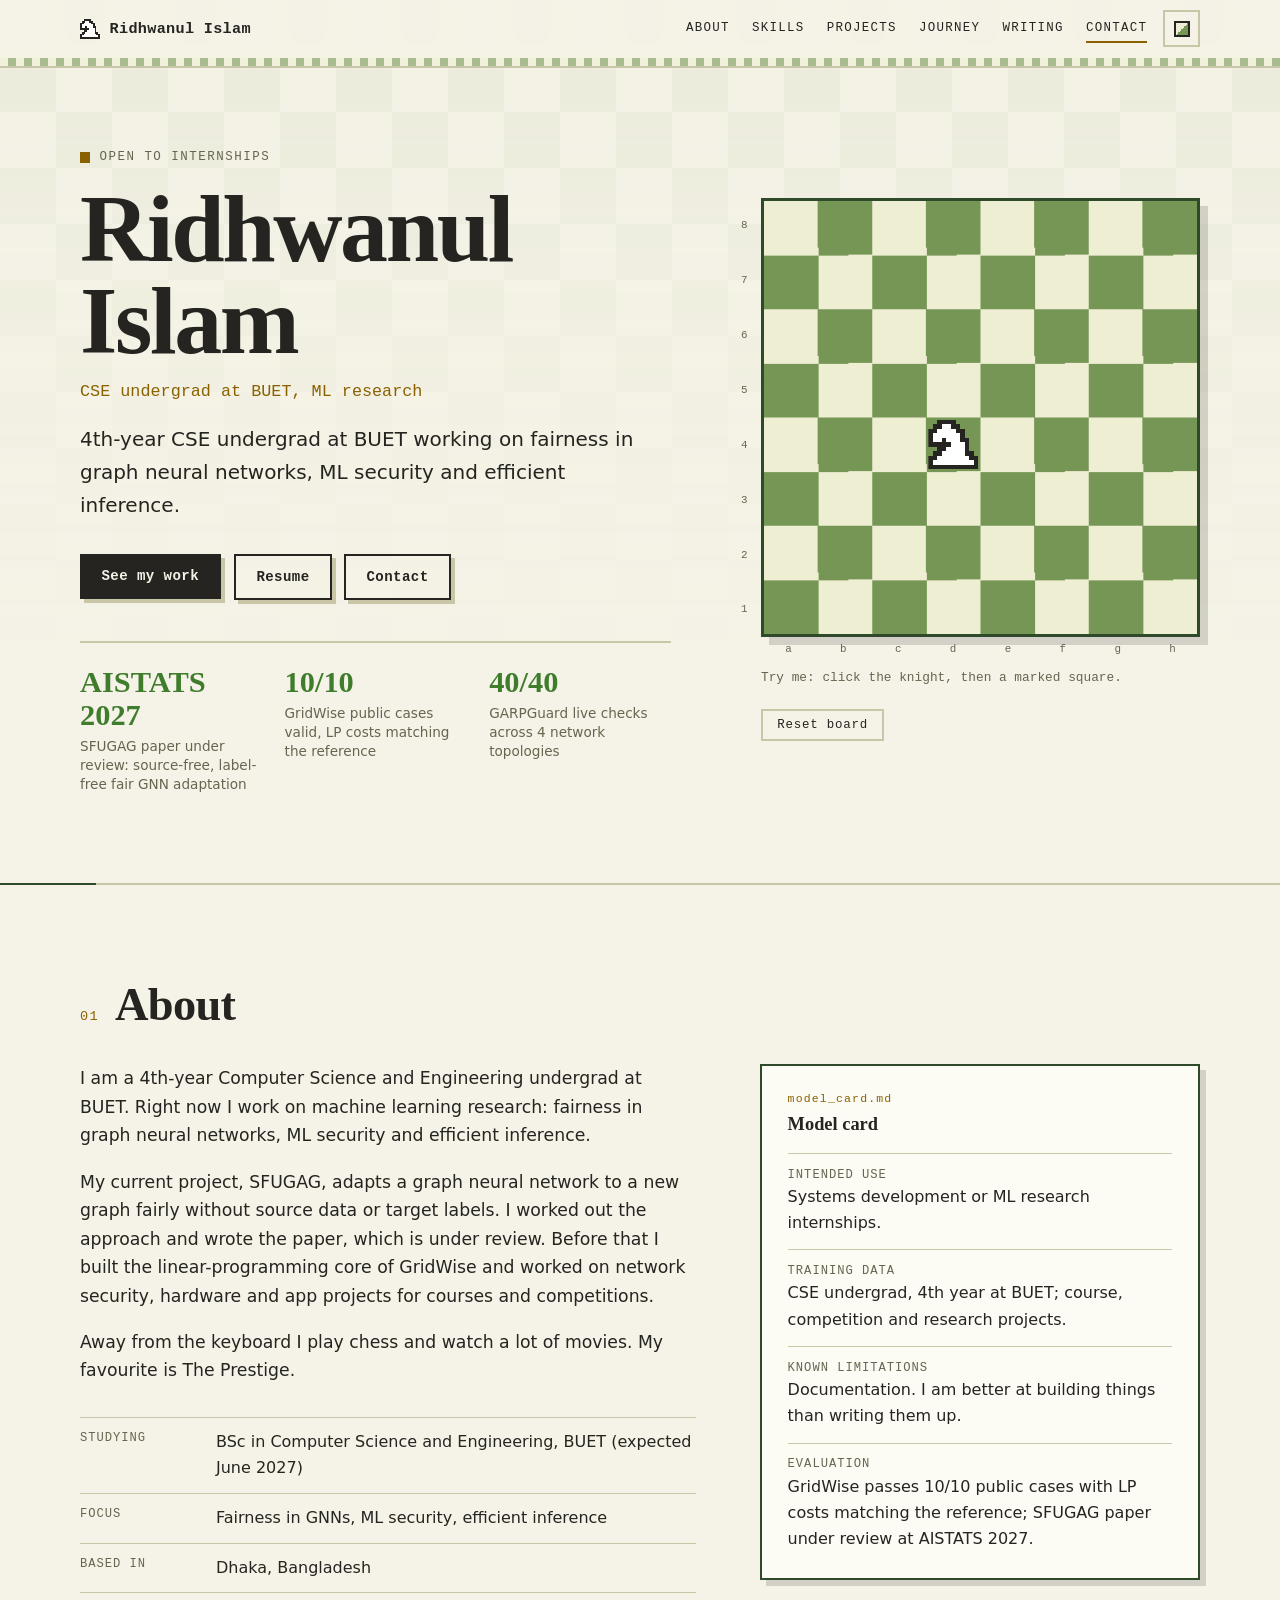
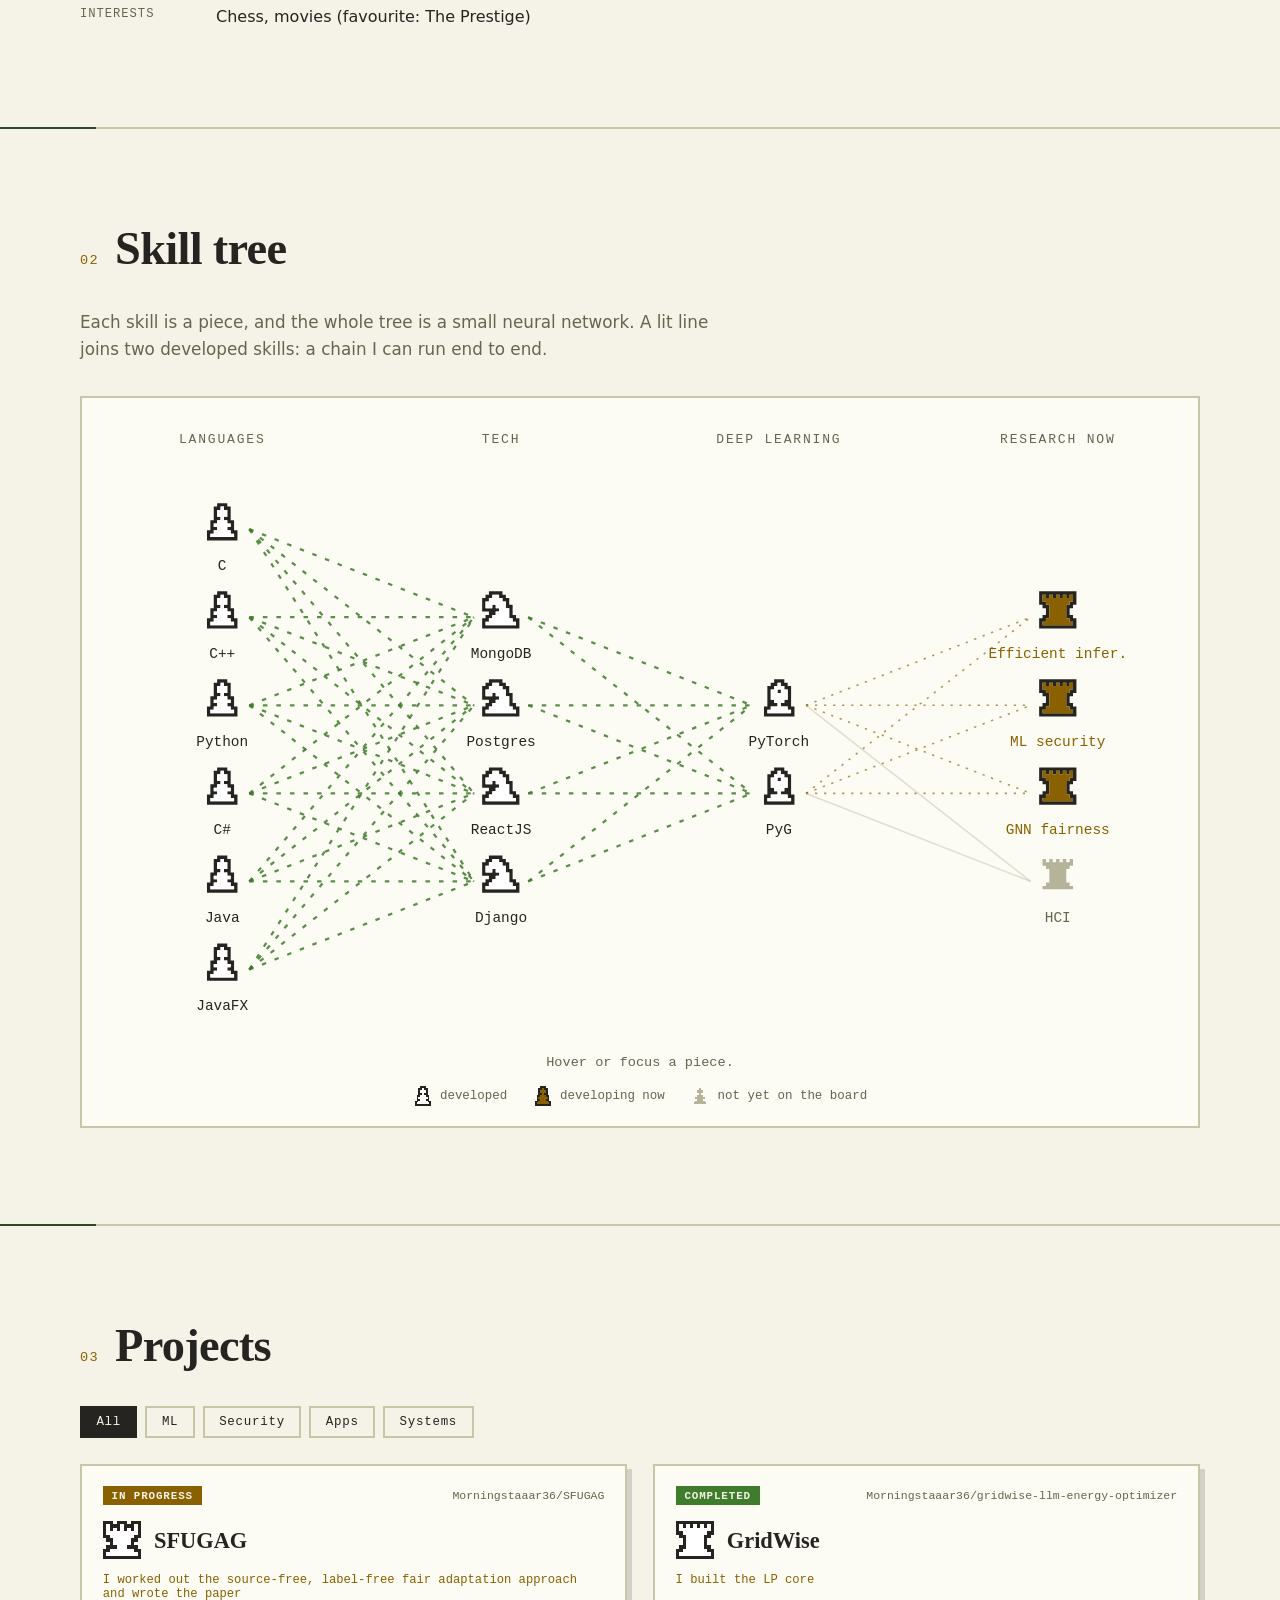
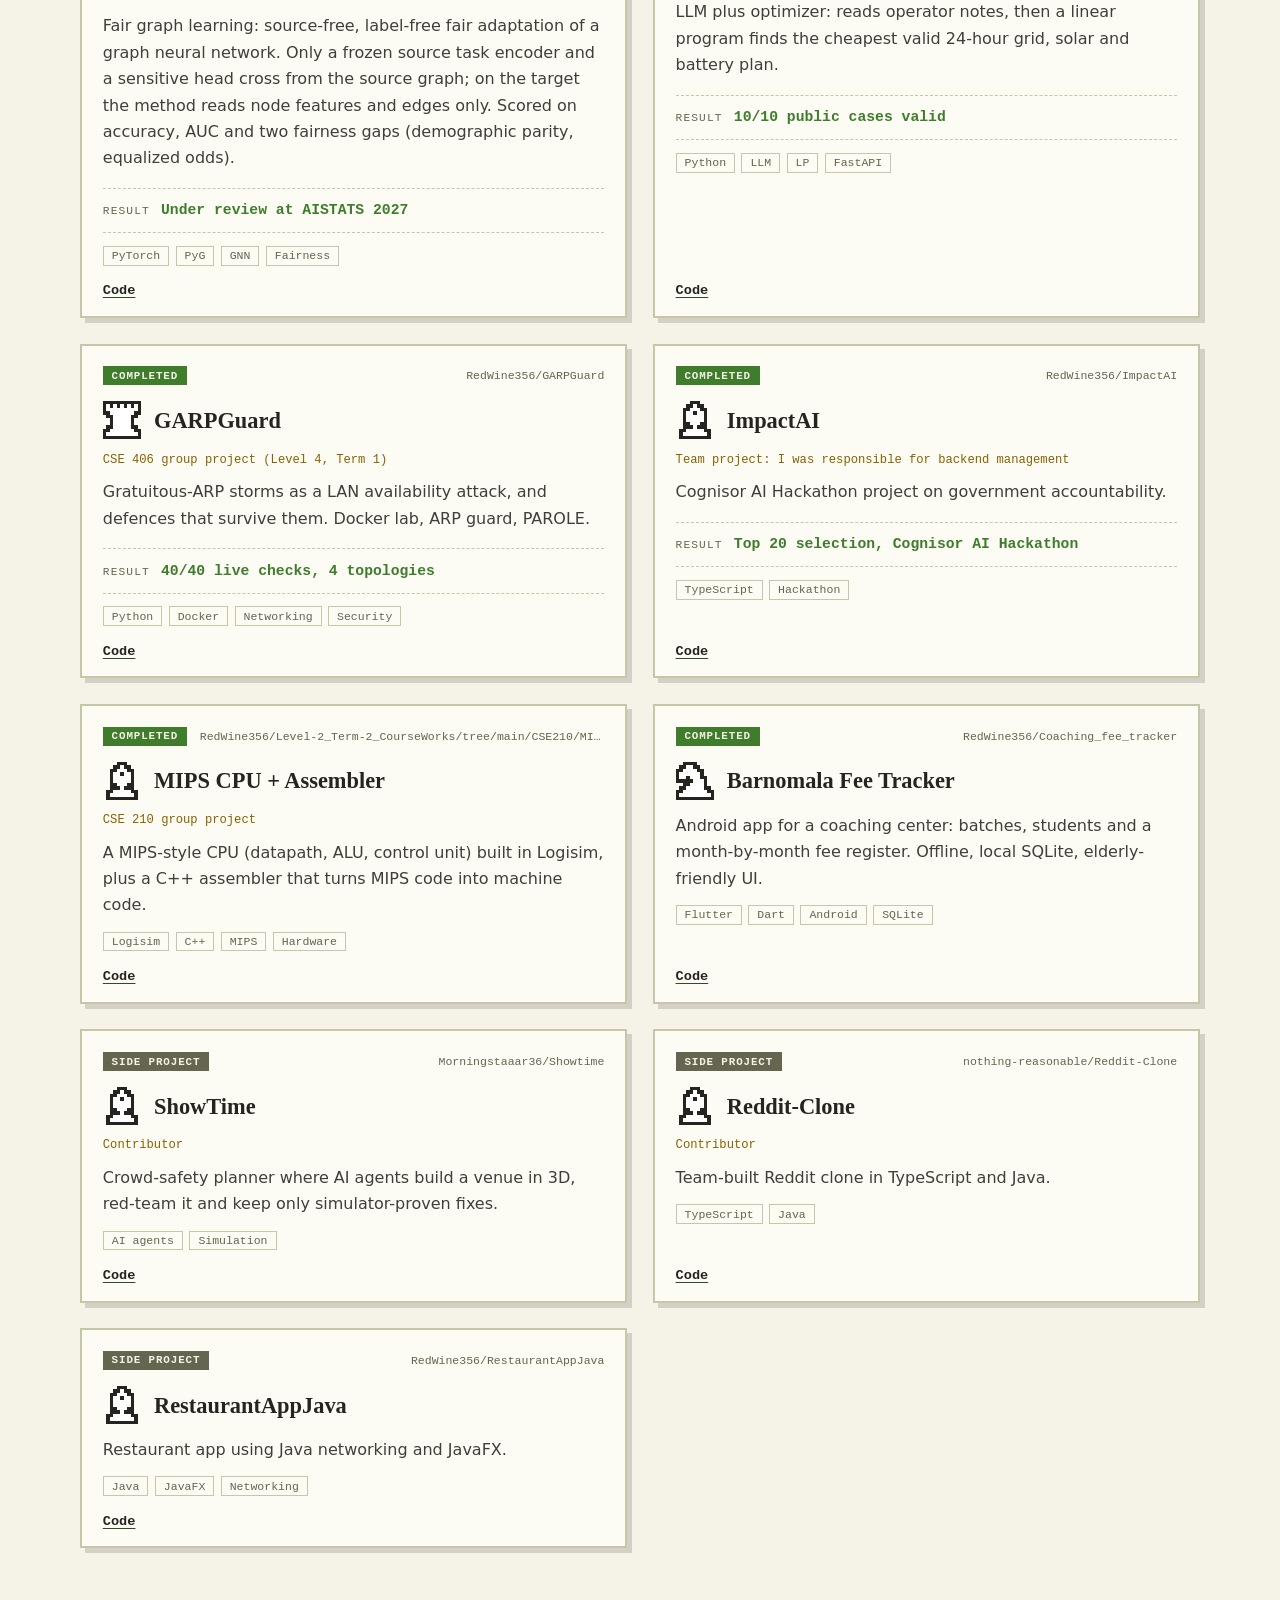
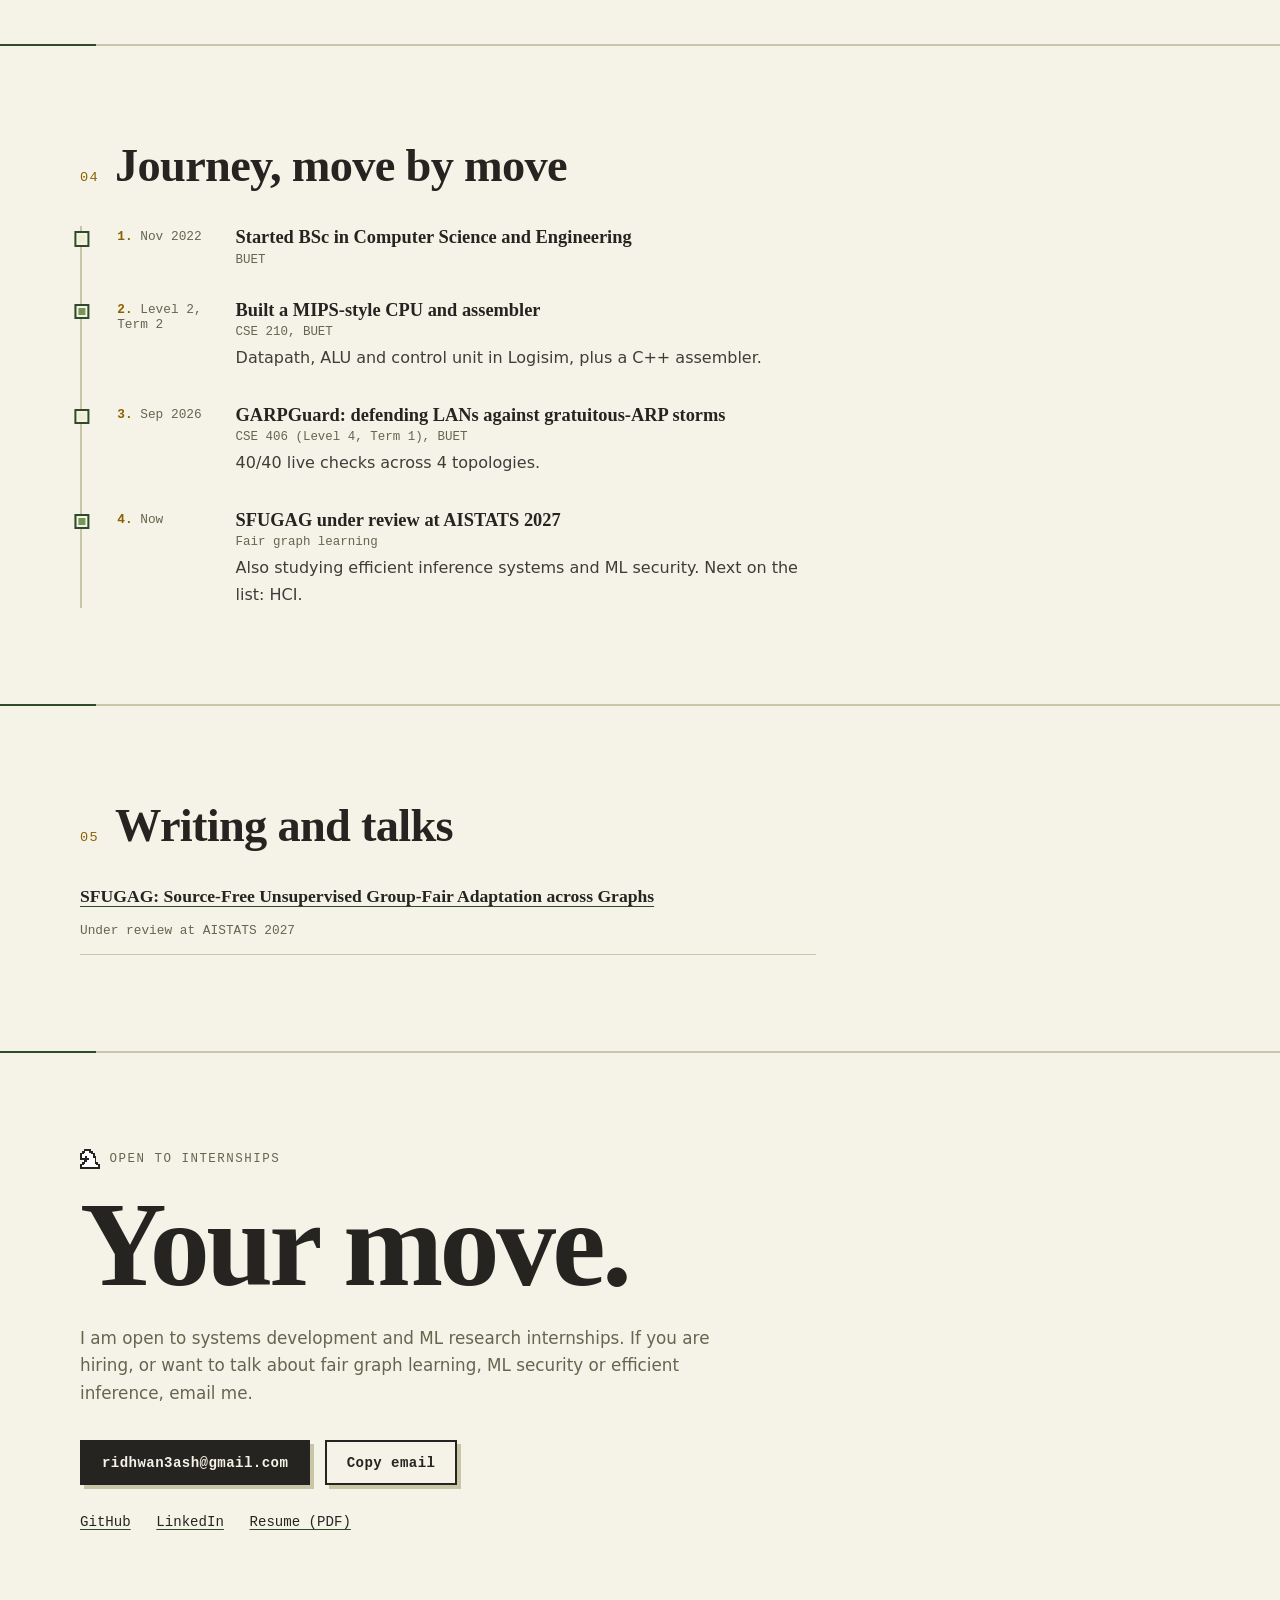
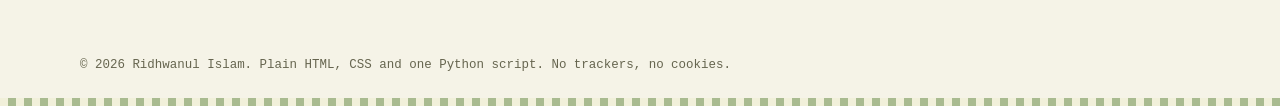
==== index.html @ e09b5842 "Portfolio site" ====
<!doctype html>
<html lang="en">
<head>
<meta charset="utf-8">
<meta name="viewport" content="width=device-width, initial-scale=1">
<title>Ridhwanul Islam | ML Research and Systems</title>
<meta name="description" content="4th-year CSE undergrad at BUET working on fairness in graph neural networks, ML security and efficient inference.">
<meta property="og:type" content="website">
<meta property="og:title" content="Ridhwanul Islam | ML Research and Systems">
<meta property="og:description" content="4th-year CSE undergrad at BUET working on fairness in graph neural networks, ML security and efficient inference.">
<link rel="canonical" href="https://redwine356.github.io/"><meta property="og:url" content="https://redwine356.github.io/"><meta name="twitter:card" content="summary">
<link rel="icon" href="assets/favicon.svg" type="image/svg+xml">
<meta name="color-scheme" content="dark light">
<script>try{var t=localStorage.getItem('theme');if(t)document.documentElement.dataset.theme=t}catch(e){}document.documentElement.classList.add('js')</script>
<link rel="stylesheet" href="assets/style.css">
<script type="application/ld+json">{"@context": "https://schema.org", "@type": "Person", "name": "Ridhwanul Islam", "jobTitle": "CSE undergrad at BUET, ML research", "description": "4th-year CSE undergrad at BUET working on fairness in graph neural networks, ML security and efficient inference.", "sameAs": ["https://github.com/RedWine356", "https://www.linkedin.com/in/ridwan-asif-082b47264/"], "url": "https://redwine356.github.io"}</script>
</head>
<body>
<a class="skip" href="#main">Skip to content</a>
<header class="site-header">
<div class="wrap header-in">
<a class="brand" href="#top" aria-label="Ridhwanul Islam, home"><svg class="pc sm" viewBox="-1 -1 11 11" aria-hidden="true" focusable="false" shape-rendering="crispEdges"><path class="po" d="M1 -1h4v1h-4zM0 0h2v1h-2zM4 0h2v1h-2zM-1 1h2v1h-2zM5 1h2v1h-2zM-1 2h1v1h-1zM6 2h1v1h-1zM-1 3h1v1h-1zM2 3h1v1h-1zM6 3h2v1h-2zM-1 4h5v1h-5zM7 4h1v1h-1zM1 5h2v1h-2zM7 5h1v1h-1zM0 6h2v1h-2zM7 6h2v1h-2zM-1 7h2v1h-2zM8 7h2v1h-2zM-1 8h1v1h-1zM9 8h1v1h-1zM-1 9h11v1h-11z"/><path class="pf" d="M2 0h2v1h-2zM1 1h4v1h-4zM0 2h6v1h-6zM0 3h2v1h-2zM3 3h3v1h-3zM4 4h3v1h-3zM3 5h4v1h-4zM2 6h5v1h-5zM1 7h7v1h-7zM0 8h9v1h-9z"/></svg><span>Ridhwanul Islam</span></a>
<button class="nav-toggle" type="button" aria-expanded="false" aria-controls="nav">Menu</button>
<nav id="nav" class="nav" aria-label="Primary"><a href="#about">About</a><a href="#skills">Skills</a><a href="#projects">Projects</a><a href="#journey">Journey</a><a href="#writing">Writing</a><a href="#contact">Contact</a></nav>
<button class="theme" type="button" data-theme-toggle aria-label="Switch light or dark theme"><span aria-hidden="true"></span></button>
</div>
<div class="checker" aria-hidden="true"></div>
</header>
<main id="main">
<span id="top"></span>
<section class="hero"><div class="wrap hero-grid"><div class="hero-copy"><p class="eyebrow rise" style="--d:.05s"><span class="dot" aria-hidden="true"></span>Open to internships</p><h1 class="rise" style="--d:.15s">Ridhwanul Islam</h1><p class="role-line rise" style="--d:.25s">CSE undergrad at BUET, ML research</p><p class="lead rise" style="--d:.35s">4th-year CSE undergrad at BUET working on fairness in graph neural networks, ML security and efficient inference.</p><div class="cta rise" style="--d:.45s"><a class="btn primary" href="#projects">See my work</a><a class="btn ghost" href="assets/resume.pdf">Resume</a><a class="btn ghost" href="#contact">Contact</a></div><ul class="stats rise" style="--d:.55s"><li><strong>AISTATS 2027</strong><span>SFUGAG paper under review: source-free, label-free fair GNN adaptation</span></li><li><strong>10/10</strong><span>GridWise public cases valid, LP costs matching the reference</span></li><li><strong>40/40</strong><span>GARPGuard live checks across 4 network topologies</span></li></ul></div><div class="board-wrap rise" style="--d:.3s" data-board data-piece="knight"><div class="ranks" aria-hidden="true"><span>8</span><span>7</span><span>6</span><span>5</span><span>4</span><span>3</span><span>2</span><span>1</span></div><div class="board" role="group" aria-label="Interactive chessboard with a knight"><span class="piece static" style="--c:3;--r:4"><svg class="pc " viewBox="-1 -1 11 11" aria-hidden="true" focusable="false" shape-rendering="crispEdges"><path class="po" d="M1 -1h4v1h-4zM0 0h2v1h-2zM4 0h2v1h-2zM-1 1h2v1h-2zM5 1h2v1h-2zM-1 2h1v1h-1zM6 2h1v1h-1zM-1 3h1v1h-1zM2 3h1v1h-1zM6 3h2v1h-2zM-1 4h5v1h-5zM7 4h1v1h-1zM1 5h2v1h-2zM7 5h1v1h-1zM0 6h2v1h-2zM7 6h2v1h-2zM-1 7h2v1h-2zM8 7h2v1h-2zM-1 8h1v1h-1zM9 8h1v1h-1zM-1 9h11v1h-11z"/><path class="pf" d="M2 0h2v1h-2zM1 1h4v1h-4zM0 2h6v1h-6zM0 3h2v1h-2zM3 3h3v1h-3zM4 4h3v1h-3zM3 5h4v1h-4zM2 6h5v1h-5zM1 7h7v1h-7zM0 8h9v1h-9z"/></svg></span></div><div class="files" aria-hidden="true"><span>a</span><span>b</span><span>c</span><span>d</span><span>e</span><span>f</span><span>g</span><span>h</span></div><p class="board-status" data-status aria-live="polite">Try me: click the knight, then a marked square.</p></div></div></section>
<section id="about" class="section "><div class="wrap"><header class="sec-head reveal"><span class="sec-num">01</span><h2>About</h2></header><div class="about-grid"><div class="prose reveal"><p>I am a 4th-year Computer Science and Engineering undergrad at BUET. Right now I work on machine learning research: fairness in graph neural networks, ML security and efficient inference.</p><p>My current project, SFUGAG, adapts a graph neural network to a new graph fairly without source data or target labels. I worked out the approach and wrote the paper, which is under review. Before that I built the linear-programming core of GridWise and worked on network security, hardware and app projects for courses and competitions.</p><p>Away from the keyboard I play chess and watch a lot of movies. My favourite is The Prestige.</p><dl class="facts"><div><dt>Studying</dt><dd>BSc in Computer Science and Engineering, BUET (expected June 2027)</dd></div><div><dt>Focus</dt><dd>Fairness in GNNs, ML security, efficient inference</dd></div><div><dt>Based in</dt><dd>Dhaka, Bangladesh</dd></div><div><dt>Interests</dt><dd>Chess, movies (favourite: The Prestige)</dd></div></dl></div><aside class="model-card reveal" aria-label="Model card"><h3>Model card</h3><dl><div><dt>Intended use</dt><dd>Systems development or ML research internships.</dd></div><div><dt>Training data</dt><dd>CSE undergrad, 4th year at BUET; course, competition and research projects.</dd></div><div><dt>Known limitations</dt><dd>Documentation. I am better at building things than writing them up.</dd></div><div><dt>Evaluation</dt><dd>GridWise passes 10/10 public cases with LP costs matching the reference; SFUGAG paper under review at AISTATS 2027.</dd></div></dl></aside></div></div></section><section id="skills" class="section "><div class="wrap"><header class="sec-head reveal"><span class="sec-num">02</span><h2>Skill tree</h2></header><p class="lede reveal">Each skill is a piece, and the whole tree is a small neural network. A lit line joins two developed skills: a chain I can run end to end.</p><div class="graph-wrap reveal"><svg class="graph" viewBox="0 0 960 562" role="group" aria-label="Skill tree drawn as a neural network of chess pieces"><text class="layer-title" x="110" y="26" text-anchor="middle">languages</text><text class="layer-title" x="357" y="26" text-anchor="middle">tech</text><text class="layer-title" x="603" y="26" text-anchor="middle">deep learning</text><text class="layer-title" x="850" y="26" text-anchor="middle">research now</text><line class="edge lit" data-a="0-0" data-b="1-0" x1="134" y1="102" x2="333" y2="180"/><line class="edge lit" data-a="0-0" data-b="1-1" x1="134" y1="102" x2="333" y2="258"/><line class="edge lit" data-a="0-0" data-b="1-2" x1="134" y1="102" x2="333" y2="336"/><line class="edge lit" data-a="0-0" data-b="1-3" x1="134" y1="102" x2="333" y2="414"/><line class="edge lit" data-a="0-1" data-b="1-0" x1="134" y1="180" x2="333" y2="180"/><line class="edge lit" data-a="0-1" data-b="1-1" x1="134" y1="180" x2="333" y2="258"/><line class="edge lit" data-a="0-1" data-b="1-2" x1="134" y1="180" x2="333" y2="336"/><line class="edge lit" data-a="0-1" data-b="1-3" x1="134" y1="180" x2="333" y2="414"/><line class="edge lit" data-a="0-2" data-b="1-0" x1="134" y1="258" x2="333" y2="180"/><line class="edge lit" data-a="0-2" data-b="1-1" x1="134" y1="258" x2="333" y2="258"/><line class="edge lit" data-a="0-2" data-b="1-2" x1="134" y1="258" x2="333" y2="336"/><line class="edge lit" data-a="0-2" data-b="1-3" x1="134" y1="258" x2="333" y2="414"/><line class="edge lit" data-a="0-3" data-b="1-0" x1="134" y1="336" x2="333" y2="180"/><line class="edge lit" data-a="0-3" data-b="1-1" x1="134" y1="336" x2="333" y2="258"/><line class="edge lit" data-a="0-3" data-b="1-2" x1="134" y1="336" x2="333" y2="336"/><line class="edge lit" data-a="0-3" data-b="1-3" x1="134" y1="336" x2="333" y2="414"/><line class="edge lit" data-a="0-4" data-b="1-0" x1="134" y1="414" x2="333" y2="180"/><line class="edge lit" data-a="0-4" data-b="1-1" x1="134" y1="414" x2="333" y2="258"/><line class="edge lit" data-a="0-4" data-b="1-2" x1="134" y1="414" x2="333" y2="336"/><line class="edge lit" data-a="0-4" data-b="1-3" x1="134" y1="414" x2="333" y2="414"/><line class="edge lit" data-a="0-5" data-b="1-0" x1="134" y1="492" x2="333" y2="180"/><line class="edge lit" data-a="0-5" data-b="1-1" x1="134" y1="492" x2="333" y2="258"/><line class="edge lit" data-a="0-5" data-b="1-2" x1="134" y1="492" x2="333" y2="336"/><line class="edge lit" data-a="0-5" data-b="1-3" x1="134" y1="492" x2="333" y2="414"/><line class="edge lit" data-a="1-0" data-b="2-0" x1="381" y1="180" x2="579" y2="258"/><line class="edge lit" data-a="1-0" data-b="2-1" x1="381" y1="180" x2="579" y2="336"/><line class="edge lit" data-a="1-1" data-b="2-0" x1="381" y1="258" x2="579" y2="258"/><line class="edge lit" data-a="1-1" data-b="2-1" x1="381" y1="258" x2="579" y2="336"/><line class="edge lit" data-a="1-2" data-b="2-0" x1="381" y1="336" x2="579" y2="258"/><line class="edge lit" data-a="1-2" data-b="2-1" x1="381" y1="336" x2="579" y2="336"/><line class="edge lit" data-a="1-3" data-b="2-0" x1="381" y1="414" x2="579" y2="258"/><line class="edge lit" data-a="1-3" data-b="2-1" x1="381" y1="414" x2="579" y2="336"/><line class="edge warn" data-a="2-0" data-b="3-0" x1="627" y1="258" x2="826" y2="180"/><line class="edge warn" data-a="2-0" data-b="3-1" x1="627" y1="258" x2="826" y2="258"/><line class="edge warn" data-a="2-0" data-b="3-2" x1="627" y1="258" x2="826" y2="336"/><line class="edge dim" data-a="2-0" data-b="3-3" x1="627" y1="258" x2="826" y2="414"/><line class="edge warn" data-a="2-1" data-b="3-0" x1="627" y1="336" x2="826" y2="180"/><line class="edge warn" data-a="2-1" data-b="3-1" x1="627" y1="336" x2="826" y2="258"/><line class="edge warn" data-a="2-1" data-b="3-2" x1="627" y1="336" x2="826" y2="336"/><line class="edge dim" data-a="2-1" data-b="3-3" x1="627" y1="336" x2="826" y2="414"/><g class="node st-done" data-id="0-0" data-name="C" data-state="developed" tabindex="0" role="img" aria-label="C: developed"><circle class="hit" cx="110" cy="102" r="34"/><g transform="translate(96.5 82.0) scale(3)"><path class="po" d="M3 -1h3v1h-3zM2 0h2v1h-2zM5 0h2v1h-2zM2 1h1v1h-1zM6 1h1v1h-1zM2 2h1v1h-1zM6 2h1v1h-1zM2 3h2v1h-2zM5 3h2v1h-2zM1 4h2v1h-2zM6 4h2v1h-2zM1 5h1v1h-1zM7 5h1v1h-1zM1 6h2v1h-2zM6 6h2v1h-2zM0 7h2v1h-2zM7 7h2v1h-2zM0 8h1v1h-1zM8 8h1v1h-1zM0 9h9v1h-9z"/><path class="pf" d="M4 0h1v1h-1zM3 1h3v1h-3zM3 2h3v1h-3zM4 3h1v1h-1zM3 4h3v1h-3zM2 5h5v1h-5zM3 6h3v1h-3zM2 7h5v1h-5zM1 8h7v1h-7z"/></g><text class="nl" x="110" y="138" text-anchor="middle">C</text></g><g class="node st-done" data-id="0-1" data-name="C++" data-state="developed" tabindex="0" role="img" aria-label="C++: developed"><circle class="hit" cx="110" cy="180" r="34"/><g transform="translate(96.5 160.0) scale(3)"><path class="po" d="M3 -1h3v1h-3zM2 0h2v1h-2zM5 0h2v1h-2zM2 1h1v1h-1zM6 1h1v1h-1zM2 2h1v1h-1zM6 2h1v1h-1zM2 3h2v1h-2zM5 3h2v1h-2zM1 4h2v1h-2zM6 4h2v1h-2zM1 5h1v1h-1zM7 5h1v1h-1zM1 6h2v1h-2zM6 6h2v1h-2zM0 7h2v1h-2zM7 7h2v1h-2zM0 8h1v1h-1zM8 8h1v1h-1zM0 9h9v1h-9z"/><path class="pf" d="M4 0h1v1h-1zM3 1h3v1h-3zM3 2h3v1h-3zM4 3h1v1h-1zM3 4h3v1h-3zM2 5h5v1h-5zM3 6h3v1h-3zM2 7h5v1h-5zM1 8h7v1h-7z"/></g><text class="nl" x="110" y="216" text-anchor="middle">C++</text></g><g class="node st-done" data-id="0-2" data-name="Python" data-state="developed" tabindex="0" role="img" aria-label="Python: developed"><circle class="hit" cx="110" cy="258" r="34"/><g transform="translate(96.5 238.0) scale(3)"><path class="po" d="M3 -1h3v1h-3zM2 0h2v1h-2zM5 0h2v1h-2zM2 1h1v1h-1zM6 1h1v1h-1zM2 2h1v1h-1zM6 2h1v1h-1zM2 3h2v1h-2zM5 3h2v1h-2zM1 4h2v1h-2zM6 4h2v1h-2zM1 5h1v1h-1zM7 5h1v1h-1zM1 6h2v1h-2zM6 6h2v1h-2zM0 7h2v1h-2zM7 7h2v1h-2zM0 8h1v1h-1zM8 8h1v1h-1zM0 9h9v1h-9z"/><path class="pf" d="M4 0h1v1h-1zM3 1h3v1h-3zM3 2h3v1h-3zM4 3h1v1h-1zM3 4h3v1h-3zM2 5h5v1h-5zM3 6h3v1h-3zM2 7h5v1h-5zM1 8h7v1h-7z"/></g><text class="nl" x="110" y="294" text-anchor="middle">Python</text></g><g class="node st-done" data-id="0-3" data-name="C#" data-state="developed" tabindex="0" role="img" aria-label="C#: developed"><circle class="hit" cx="110" cy="336" r="34"/><g transform="translate(96.5 316.0) scale(3)"><path class="po" d="M3 -1h3v1h-3zM2 0h2v1h-2zM5 0h2v1h-2zM2 1h1v1h-1zM6 1h1v1h-1zM2 2h1v1h-1zM6 2h1v1h-1zM2 3h2v1h-2zM5 3h2v1h-2zM1 4h2v1h-2zM6 4h2v1h-2zM1 5h1v1h-1zM7 5h1v1h-1zM1 6h2v1h-2zM6 6h2v1h-2zM0 7h2v1h-2zM7 7h2v1h-2zM0 8h1v1h-1zM8 8h1v1h-1zM0 9h9v1h-9z"/><path class="pf" d="M4 0h1v1h-1zM3 1h3v1h-3zM3 2h3v1h-3zM4 3h1v1h-1zM3 4h3v1h-3zM2 5h5v1h-5zM3 6h3v1h-3zM2 7h5v1h-5zM1 8h7v1h-7z"/></g><text class="nl" x="110" y="372" text-anchor="middle">C#</text></g><g class="node st-done" data-id="0-4" data-name="Java" data-state="developed" tabindex="0" role="img" aria-label="Java: developed"><circle class="hit" cx="110" cy="414" r="34"/><g transform="translate(96.5 394.0) scale(3)"><path class="po" d="M3 -1h3v1h-3zM2 0h2v1h-2zM5 0h2v1h-2zM2 1h1v1h-1zM6 1h1v1h-1zM2 2h1v1h-1zM6 2h1v1h-1zM2 3h2v1h-2zM5 3h2v1h-2zM1 4h2v1h-2zM6 4h2v1h-2zM1 5h1v1h-1zM7 5h1v1h-1zM1 6h2v1h-2zM6 6h2v1h-2zM0 7h2v1h-2zM7 7h2v1h-2zM0 8h1v1h-1zM8 8h1v1h-1zM0 9h9v1h-9z"/><path class="pf" d="M4 0h1v1h-1zM3 1h3v1h-3zM3 2h3v1h-3zM4 3h1v1h-1zM3 4h3v1h-3zM2 5h5v1h-5zM3 6h3v1h-3zM2 7h5v1h-5zM1 8h7v1h-7z"/></g><text class="nl" x="110" y="450" text-anchor="middle">Java</text></g><g class="node st-done" data-id="0-5" data-name="JavaFX" data-state="developed" tabindex="0" role="img" aria-label="JavaFX: developed"><circle class="hit" cx="110" cy="492" r="34"/><g transform="translate(96.5 472.0) scale(3)"><path class="po" d="M3 -1h3v1h-3zM2 0h2v1h-2zM5 0h2v1h-2zM2 1h1v1h-1zM6 1h1v1h-1zM2 2h1v1h-1zM6 2h1v1h-1zM2 3h2v1h-2zM5 3h2v1h-2zM1 4h2v1h-2zM6 4h2v1h-2zM1 5h1v1h-1zM7 5h1v1h-1zM1 6h2v1h-2zM6 6h2v1h-2zM0 7h2v1h-2zM7 7h2v1h-2zM0 8h1v1h-1zM8 8h1v1h-1zM0 9h9v1h-9z"/><path class="pf" d="M4 0h1v1h-1zM3 1h3v1h-3zM3 2h3v1h-3zM4 3h1v1h-1zM3 4h3v1h-3zM2 5h5v1h-5zM3 6h3v1h-3zM2 7h5v1h-5zM1 8h7v1h-7z"/></g><text class="nl" x="110" y="528" text-anchor="middle">JavaFX</text></g><g class="node st-done" data-id="1-0" data-name="MongoDB" data-state="developed" tabindex="0" role="img" aria-label="MongoDB: developed"><circle class="hit" cx="357" cy="180" r="34"/><g transform="translate(343.2 160.0) scale(3)"><path class="po" d="M1 -1h4v1h-4zM0 0h2v1h-2zM4 0h2v1h-2zM-1 1h2v1h-2zM5 1h2v1h-2zM-1 2h1v1h-1zM6 2h1v1h-1zM-1 3h1v1h-1zM2 3h1v1h-1zM6 3h2v1h-2zM-1 4h5v1h-5zM7 4h1v1h-1zM1 5h2v1h-2zM7 5h1v1h-1zM0 6h2v1h-2zM7 6h2v1h-2zM-1 7h2v1h-2zM8 7h2v1h-2zM-1 8h1v1h-1zM9 8h1v1h-1zM-1 9h11v1h-11z"/><path class="pf" d="M2 0h2v1h-2zM1 1h4v1h-4zM0 2h6v1h-6zM0 3h2v1h-2zM3 3h3v1h-3zM4 4h3v1h-3zM3 5h4v1h-4zM2 6h5v1h-5zM1 7h7v1h-7zM0 8h9v1h-9z"/></g><text class="nl" x="357" y="216" text-anchor="middle">MongoDB</text></g><g class="node st-done" data-id="1-1" data-name="Postgres" data-state="developed" tabindex="0" role="img" aria-label="Postgres: developed"><circle class="hit" cx="357" cy="258" r="34"/><g transform="translate(343.2 238.0) scale(3)"><path class="po" d="M1 -1h4v1h-4zM0 0h2v1h-2zM4 0h2v1h-2zM-1 1h2v1h-2zM5 1h2v1h-2zM-1 2h1v1h-1zM6 2h1v1h-1zM-1 3h1v1h-1zM2 3h1v1h-1zM6 3h2v1h-2zM-1 4h5v1h-5zM7 4h1v1h-1zM1 5h2v1h-2zM7 5h1v1h-1zM0 6h2v1h-2zM7 6h2v1h-2zM-1 7h2v1h-2zM8 7h2v1h-2zM-1 8h1v1h-1zM9 8h1v1h-1zM-1 9h11v1h-11z"/><path class="pf" d="M2 0h2v1h-2zM1 1h4v1h-4zM0 2h6v1h-6zM0 3h2v1h-2zM3 3h3v1h-3zM4 4h3v1h-3zM3 5h4v1h-4zM2 6h5v1h-5zM1 7h7v1h-7zM0 8h9v1h-9z"/></g><text class="nl" x="357" y="294" text-anchor="middle">Postgres</text></g><g class="node st-done" data-id="1-2" data-name="ReactJS" data-state="developed" tabindex="0" role="img" aria-label="ReactJS: developed"><circle class="hit" cx="357" cy="336" r="34"/><g transform="translate(343.2 316.0) scale(3)"><path class="po" d="M1 -1h4v1h-4zM0 0h2v1h-2zM4 0h2v1h-2zM-1 1h2v1h-2zM5 1h2v1h-2zM-1 2h1v1h-1zM6 2h1v1h-1zM-1 3h1v1h-1zM2 3h1v1h-1zM6 3h2v1h-2zM-1 4h5v1h-5zM7 4h1v1h-1zM1 5h2v1h-2zM7 5h1v1h-1zM0 6h2v1h-2zM7 6h2v1h-2zM-1 7h2v1h-2zM8 7h2v1h-2zM-1 8h1v1h-1zM9 8h1v1h-1zM-1 9h11v1h-11z"/><path class="pf" d="M2 0h2v1h-2zM1 1h4v1h-4zM0 2h6v1h-6zM0 3h2v1h-2zM3 3h3v1h-3zM4 4h3v1h-3zM3 5h4v1h-4zM2 6h5v1h-5zM1 7h7v1h-7zM0 8h9v1h-9z"/></g><text class="nl" x="357" y="372" text-anchor="middle">ReactJS</text></g><g class="node st-done" data-id="1-3" data-name="Django" data-state="developed" tabindex="0" role="img" aria-label="Django: developed"><circle class="hit" cx="357" cy="414" r="34"/><g transform="translate(343.2 394.0) scale(3)"><path class="po" d="M1 -1h4v1h-4zM0 0h2v1h-2zM4 0h2v1h-2zM-1 1h2v1h-2zM5 1h2v1h-2zM-1 2h1v1h-1zM6 2h1v1h-1zM-1 3h1v1h-1zM2 3h1v1h-1zM6 3h2v1h-2zM-1 4h5v1h-5zM7 4h1v1h-1zM1 5h2v1h-2zM7 5h1v1h-1zM0 6h2v1h-2zM7 6h2v1h-2zM-1 7h2v1h-2zM8 7h2v1h-2zM-1 8h1v1h-1zM9 8h1v1h-1zM-1 9h11v1h-11z"/><path class="pf" d="M2 0h2v1h-2zM1 1h4v1h-4zM0 2h6v1h-6zM0 3h2v1h-2zM3 3h3v1h-3zM4 4h3v1h-3zM3 5h4v1h-4zM2 6h5v1h-5zM1 7h7v1h-7zM0 8h9v1h-9z"/></g><text class="nl" x="357" y="450" text-anchor="middle">Django</text></g><g class="node st-done" data-id="2-0" data-name="PyTorch" data-state="developed" tabindex="0" role="img" aria-label="PyTorch: developed"><circle class="hit" cx="603" cy="258" r="34"/><g transform="translate(589.8 238.0) scale(3)"><path class="po" d="M3 -1h3v1h-3zM2 0h2v1h-2zM5 0h2v1h-2zM1 1h2v1h-2zM6 1h2v1h-2zM1 2h1v1h-1zM4 2h1v1h-1zM7 2h1v1h-1zM1 3h1v1h-1zM7 3h1v1h-1zM1 4h1v1h-1zM7 4h1v1h-1zM1 5h2v1h-2zM6 5h2v1h-2zM1 6h3v1h-3zM5 6h3v1h-3zM0 7h2v1h-2zM7 7h2v1h-2zM0 8h1v1h-1zM8 8h1v1h-1zM0 9h9v1h-9z"/><path class="pf" d="M4 0h1v1h-1zM3 1h3v1h-3zM2 2h2v1h-2zM5 2h2v1h-2zM2 3h5v1h-5zM2 4h5v1h-5zM3 5h3v1h-3zM4 6h1v1h-1zM2 7h5v1h-5zM1 8h7v1h-7z"/></g><text class="nl" x="603" y="294" text-anchor="middle">PyTorch</text></g><g class="node st-done" data-id="2-1" data-name="PyG" data-state="developed" tabindex="0" role="img" aria-label="PyG: developed"><circle class="hit" cx="603" cy="336" r="34"/><g transform="translate(589.8 316.0) scale(3)"><path class="po" d="M3 -1h3v1h-3zM2 0h2v1h-2zM5 0h2v1h-2zM1 1h2v1h-2zM6 1h2v1h-2zM1 2h1v1h-1zM4 2h1v1h-1zM7 2h1v1h-1zM1 3h1v1h-1zM7 3h1v1h-1zM1 4h1v1h-1zM7 4h1v1h-1zM1 5h2v1h-2zM6 5h2v1h-2zM1 6h3v1h-3zM5 6h3v1h-3zM0 7h2v1h-2zM7 7h2v1h-2zM0 8h1v1h-1zM8 8h1v1h-1zM0 9h9v1h-9z"/><path class="pf" d="M4 0h1v1h-1zM3 1h3v1h-3zM2 2h2v1h-2zM5 2h2v1h-2zM2 3h5v1h-5zM2 4h5v1h-5zM3 5h3v1h-3zM4 6h1v1h-1zM2 7h5v1h-5zM1 8h7v1h-7z"/></g><text class="nl" x="603" y="372" text-anchor="middle">PyG</text></g><g class="node st-training" data-id="3-0" data-name="Efficient infer." data-state="developing now" tabindex="0" role="img" aria-label="Efficient infer.: developing now"><circle class="hit" cx="850" cy="180" r="34"/><g transform="translate(836.5 160.0) scale(3)"><path class="po" d="M-1 -1h11v1h-11zM-1 0h1v1h-1zM1 0h1v1h-1zM3 0h1v1h-1zM5 0h1v1h-1zM7 0h1v1h-1zM9 0h1v1h-1zM-1 1h1v1h-1zM9 1h1v1h-1zM-1 2h2v1h-2zM8 2h2v1h-2zM0 3h2v1h-2zM7 3h2v1h-2zM1 4h1v1h-1zM7 4h1v1h-1zM1 5h1v1h-1zM7 5h1v1h-1zM0 6h2v1h-2zM7 6h2v1h-2zM-1 7h2v1h-2zM8 7h2v1h-2zM-1 8h1v1h-1zM9 8h1v1h-1zM-1 9h11v1h-11z"/><path class="pf" d="M0 0h1v1h-1zM2 0h1v1h-1zM4 0h1v1h-1zM6 0h1v1h-1zM8 0h1v1h-1zM0 1h9v1h-9zM1 2h7v1h-7zM2 3h5v1h-5zM2 4h5v1h-5zM2 5h5v1h-5zM2 6h5v1h-5zM1 7h7v1h-7zM0 8h9v1h-9z"/></g><text class="nl" x="850" y="216" text-anchor="middle">Efficient infer.</text></g><g class="node st-training" data-id="3-1" data-name="ML security" data-state="developing now" tabindex="0" role="img" aria-label="ML security: developing now"><circle class="hit" cx="850" cy="258" r="34"/><g transform="translate(836.5 238.0) scale(3)"><path class="po" d="M-1 -1h11v1h-11zM-1 0h1v1h-1zM1 0h1v1h-1zM3 0h1v1h-1zM5 0h1v1h-1zM7 0h1v1h-1zM9 0h1v1h-1zM-1 1h1v1h-1zM9 1h1v1h-1zM-1 2h2v1h-2zM8 2h2v1h-2zM0 3h2v1h-2zM7 3h2v1h-2zM1 4h1v1h-1zM7 4h1v1h-1zM1 5h1v1h-1zM7 5h1v1h-1zM0 6h2v1h-2zM7 6h2v1h-2zM-1 7h2v1h-2zM8 7h2v1h-2zM-1 8h1v1h-1zM9 8h1v1h-1zM-1 9h11v1h-11z"/><path class="pf" d="M0 0h1v1h-1zM2 0h1v1h-1zM4 0h1v1h-1zM6 0h1v1h-1zM8 0h1v1h-1zM0 1h9v1h-9zM1 2h7v1h-7zM2 3h5v1h-5zM2 4h5v1h-5zM2 5h5v1h-5zM2 6h5v1h-5zM1 7h7v1h-7zM0 8h9v1h-9z"/></g><text class="nl" x="850" y="294" text-anchor="middle">ML security</text></g><g class="node st-training" data-id="3-2" data-name="GNN fairness" data-state="developing now" tabindex="0" role="img" aria-label="GNN fairness: developing now"><circle class="hit" cx="850" cy="336" r="34"/><g transform="translate(836.5 316.0) scale(3)"><path class="po" d="M-1 -1h11v1h-11zM-1 0h1v1h-1zM1 0h1v1h-1zM3 0h1v1h-1zM5 0h1v1h-1zM7 0h1v1h-1zM9 0h1v1h-1zM-1 1h1v1h-1zM9 1h1v1h-1zM-1 2h2v1h-2zM8 2h2v1h-2zM0 3h2v1h-2zM7 3h2v1h-2zM1 4h1v1h-1zM7 4h1v1h-1zM1 5h1v1h-1zM7 5h1v1h-1zM0 6h2v1h-2zM7 6h2v1h-2zM-1 7h2v1h-2zM8 7h2v1h-2zM-1 8h1v1h-1zM9 8h1v1h-1zM-1 9h11v1h-11z"/><path class="pf" d="M0 0h1v1h-1zM2 0h1v1h-1zM4 0h1v1h-1zM6 0h1v1h-1zM8 0h1v1h-1zM0 1h9v1h-9zM1 2h7v1h-7zM2 3h5v1h-5zM2 4h5v1h-5zM2 5h5v1h-5zM2 6h5v1h-5zM1 7h7v1h-7zM0 8h9v1h-9z"/></g><text class="nl" x="850" y="372" text-anchor="middle">GNN fairness</text></g><g class="node st-locked" data-id="3-3" data-name="HCI" data-state="not yet on the board" tabindex="0" role="img" aria-label="HCI: not yet on the board"><circle class="hit" cx="850" cy="414" r="34"/><g transform="translate(836.5 394.0) scale(3)"><path class="po" d="M-1 -1h11v1h-11zM-1 0h1v1h-1zM1 0h1v1h-1zM3 0h1v1h-1zM5 0h1v1h-1zM7 0h1v1h-1zM9 0h1v1h-1zM-1 1h1v1h-1zM9 1h1v1h-1zM-1 2h2v1h-2zM8 2h2v1h-2zM0 3h2v1h-2zM7 3h2v1h-2zM1 4h1v1h-1zM7 4h1v1h-1zM1 5h1v1h-1zM7 5h1v1h-1zM0 6h2v1h-2zM7 6h2v1h-2zM-1 7h2v1h-2zM8 7h2v1h-2zM-1 8h1v1h-1zM9 8h1v1h-1zM-1 9h11v1h-11z"/><path class="pf" d="M0 0h1v1h-1zM2 0h1v1h-1zM4 0h1v1h-1zM6 0h1v1h-1zM8 0h1v1h-1zM0 1h9v1h-9zM1 2h7v1h-7zM2 3h5v1h-5zM2 4h5v1h-5zM2 5h5v1h-5zM2 6h5v1h-5zM1 7h7v1h-7zM0 8h9v1h-9z"/></g><text class="nl" x="850" y="450" text-anchor="middle">HCI</text></g></svg><p class="graph-caption" data-caption aria-live="polite">Hover or focus a piece.</p><ul class="legend" aria-hidden="true"><li class="st-done"><svg class="pc sm" viewBox="-1 -1 11 11" aria-hidden="true" focusable="false" shape-rendering="crispEdges"><path class="po" d="M3 -1h3v1h-3zM2 0h2v1h-2zM5 0h2v1h-2zM2 1h1v1h-1zM6 1h1v1h-1zM2 2h1v1h-1zM6 2h1v1h-1zM2 3h2v1h-2zM5 3h2v1h-2zM1 4h2v1h-2zM6 4h2v1h-2zM1 5h1v1h-1zM7 5h1v1h-1zM1 6h2v1h-2zM6 6h2v1h-2zM0 7h2v1h-2zM7 7h2v1h-2zM0 8h1v1h-1zM8 8h1v1h-1zM0 9h9v1h-9z"/><path class="pf" d="M4 0h1v1h-1zM3 1h3v1h-3zM3 2h3v1h-3zM4 3h1v1h-1zM3 4h3v1h-3zM2 5h5v1h-5zM3 6h3v1h-3zM2 7h5v1h-5zM1 8h7v1h-7z"/></svg> developed</li><li class="st-training"><svg class="pc sm" viewBox="-1 -1 11 11" aria-hidden="true" focusable="false" shape-rendering="crispEdges"><path class="po" d="M3 -1h3v1h-3zM2 0h2v1h-2zM5 0h2v1h-2zM2 1h1v1h-1zM6 1h1v1h-1zM2 2h1v1h-1zM6 2h1v1h-1zM2 3h2v1h-2zM5 3h2v1h-2zM1 4h2v1h-2zM6 4h2v1h-2zM1 5h1v1h-1zM7 5h1v1h-1zM1 6h2v1h-2zM6 6h2v1h-2zM0 7h2v1h-2zM7 7h2v1h-2zM0 8h1v1h-1zM8 8h1v1h-1zM0 9h9v1h-9z"/><path class="pf" d="M4 0h1v1h-1zM3 1h3v1h-3zM3 2h3v1h-3zM4 3h1v1h-1zM3 4h3v1h-3zM2 5h5v1h-5zM3 6h3v1h-3zM2 7h5v1h-5zM1 8h7v1h-7z"/></svg> developing now</li><li class="st-locked"><svg class="pc sm" viewBox="-1 -1 11 11" aria-hidden="true" focusable="false" shape-rendering="crispEdges"><path class="po" d="M3 -1h3v1h-3zM2 0h2v1h-2zM5 0h2v1h-2zM2 1h1v1h-1zM6 1h1v1h-1zM2 2h1v1h-1zM6 2h1v1h-1zM2 3h2v1h-2zM5 3h2v1h-2zM1 4h2v1h-2zM6 4h2v1h-2zM1 5h1v1h-1zM7 5h1v1h-1zM1 6h2v1h-2zM6 6h2v1h-2zM0 7h2v1h-2zM7 7h2v1h-2zM0 8h1v1h-1zM8 8h1v1h-1zM0 9h9v1h-9z"/><path class="pf" d="M4 0h1v1h-1zM3 1h3v1h-3zM3 2h3v1h-3zM4 3h1v1h-1zM3 4h3v1h-3zM2 5h5v1h-5zM3 6h3v1h-3zM2 7h5v1h-5zM1 8h7v1h-7z"/></svg> not yet on the board</li></ul></div><div class="tree-list"><div><h3>languages</h3><ul><li class="st-done"><svg class="pc sm" viewBox="-1 -1 11 11" aria-hidden="true" focusable="false" shape-rendering="crispEdges"><path class="po" d="M3 -1h3v1h-3zM2 0h2v1h-2zM5 0h2v1h-2zM2 1h1v1h-1zM6 1h1v1h-1zM2 2h1v1h-1zM6 2h1v1h-1zM2 3h2v1h-2zM5 3h2v1h-2zM1 4h2v1h-2zM6 4h2v1h-2zM1 5h1v1h-1zM7 5h1v1h-1zM1 6h2v1h-2zM6 6h2v1h-2zM0 7h2v1h-2zM7 7h2v1h-2zM0 8h1v1h-1zM8 8h1v1h-1zM0 9h9v1h-9z"/><path class="pf" d="M4 0h1v1h-1zM3 1h3v1h-3zM3 2h3v1h-3zM4 3h1v1h-1zM3 4h3v1h-3zM2 5h5v1h-5zM3 6h3v1h-3zM2 7h5v1h-5zM1 8h7v1h-7z"/></svg><span>C</span><em>developed</em></li><li class="st-done"><svg class="pc sm" viewBox="-1 -1 11 11" aria-hidden="true" focusable="false" shape-rendering="crispEdges"><path class="po" d="M3 -1h3v1h-3zM2 0h2v1h-2zM5 0h2v1h-2zM2 1h1v1h-1zM6 1h1v1h-1zM2 2h1v1h-1zM6 2h1v1h-1zM2 3h2v1h-2zM5 3h2v1h-2zM1 4h2v1h-2zM6 4h2v1h-2zM1 5h1v1h-1zM7 5h1v1h-1zM1 6h2v1h-2zM6 6h2v1h-2zM0 7h2v1h-2zM7 7h2v1h-2zM0 8h1v1h-1zM8 8h1v1h-1zM0 9h9v1h-9z"/><path class="pf" d="M4 0h1v1h-1zM3 1h3v1h-3zM3 2h3v1h-3zM4 3h1v1h-1zM3 4h3v1h-3zM2 5h5v1h-5zM3 6h3v1h-3zM2 7h5v1h-5zM1 8h7v1h-7z"/></svg><span>C++</span><em>developed</em></li><li class="st-done"><svg class="pc sm" viewBox="-1 -1 11 11" aria-hidden="true" focusable="false" shape-rendering="crispEdges"><path class="po" d="M3 -1h3v1h-3zM2 0h2v1h-2zM5 0h2v1h-2zM2 1h1v1h-1zM6 1h1v1h-1zM2 2h1v1h-1zM6 2h1v1h-1zM2 3h2v1h-2zM5 3h2v1h-2zM1 4h2v1h-2zM6 4h2v1h-2zM1 5h1v1h-1zM7 5h1v1h-1zM1 6h2v1h-2zM6 6h2v1h-2zM0 7h2v1h-2zM7 7h2v1h-2zM0 8h1v1h-1zM8 8h1v1h-1zM0 9h9v1h-9z"/><path class="pf" d="M4 0h1v1h-1zM3 1h3v1h-3zM3 2h3v1h-3zM4 3h1v1h-1zM3 4h3v1h-3zM2 5h5v1h-5zM3 6h3v1h-3zM2 7h5v1h-5zM1 8h7v1h-7z"/></svg><span>Python</span><em>developed</em></li><li class="st-done"><svg class="pc sm" viewBox="-1 -1 11 11" aria-hidden="true" focusable="false" shape-rendering="crispEdges"><path class="po" d="M3 -1h3v1h-3zM2 0h2v1h-2zM5 0h2v1h-2zM2 1h1v1h-1zM6 1h1v1h-1zM2 2h1v1h-1zM6 2h1v1h-1zM2 3h2v1h-2zM5 3h2v1h-2zM1 4h2v1h-2zM6 4h2v1h-2zM1 5h1v1h-1zM7 5h1v1h-1zM1 6h2v1h-2zM6 6h2v1h-2zM0 7h2v1h-2zM7 7h2v1h-2zM0 8h1v1h-1zM8 8h1v1h-1zM0 9h9v1h-9z"/><path class="pf" d="M4 0h1v1h-1zM3 1h3v1h-3zM3 2h3v1h-3zM4 3h1v1h-1zM3 4h3v1h-3zM2 5h5v1h-5zM3 6h3v1h-3zM2 7h5v1h-5zM1 8h7v1h-7z"/></svg><span>C#</span><em>developed</em></li><li class="st-done"><svg class="pc sm" viewBox="-1 -1 11 11" aria-hidden="true" focusable="false" shape-rendering="crispEdges"><path class="po" d="M3 -1h3v1h-3zM2 0h2v1h-2zM5 0h2v1h-2zM2 1h1v1h-1zM6 1h1v1h-1zM2 2h1v1h-1zM6 2h1v1h-1zM2 3h2v1h-2zM5 3h2v1h-2zM1 4h2v1h-2zM6 4h2v1h-2zM1 5h1v1h-1zM7 5h1v1h-1zM1 6h2v1h-2zM6 6h2v1h-2zM0 7h2v1h-2zM7 7h2v1h-2zM0 8h1v1h-1zM8 8h1v1h-1zM0 9h9v1h-9z"/><path class="pf" d="M4 0h1v1h-1zM3 1h3v1h-3zM3 2h3v1h-3zM4 3h1v1h-1zM3 4h3v1h-3zM2 5h5v1h-5zM3 6h3v1h-3zM2 7h5v1h-5zM1 8h7v1h-7z"/></svg><span>Java</span><em>developed</em></li><li class="st-done"><svg class="pc sm" viewBox="-1 -1 11 11" aria-hidden="true" focusable="false" shape-rendering="crispEdges"><path class="po" d="M3 -1h3v1h-3zM2 0h2v1h-2zM5 0h2v1h-2zM2 1h1v1h-1zM6 1h1v1h-1zM2 2h1v1h-1zM6 2h1v1h-1zM2 3h2v1h-2zM5 3h2v1h-2zM1 4h2v1h-2zM6 4h2v1h-2zM1 5h1v1h-1zM7 5h1v1h-1zM1 6h2v1h-2zM6 6h2v1h-2zM0 7h2v1h-2zM7 7h2v1h-2zM0 8h1v1h-1zM8 8h1v1h-1zM0 9h9v1h-9z"/><path class="pf" d="M4 0h1v1h-1zM3 1h3v1h-3zM3 2h3v1h-3zM4 3h1v1h-1zM3 4h3v1h-3zM2 5h5v1h-5zM3 6h3v1h-3zM2 7h5v1h-5zM1 8h7v1h-7z"/></svg><span>JavaFX</span><em>developed</em></li></ul></div><div><h3>tech</h3><ul><li class="st-done"><svg class="pc sm" viewBox="-1 -1 11 11" aria-hidden="true" focusable="false" shape-rendering="crispEdges"><path class="po" d="M1 -1h4v1h-4zM0 0h2v1h-2zM4 0h2v1h-2zM-1 1h2v1h-2zM5 1h2v1h-2zM-1 2h1v1h-1zM6 2h1v1h-1zM-1 3h1v1h-1zM2 3h1v1h-1zM6 3h2v1h-2zM-1 4h5v1h-5zM7 4h1v1h-1zM1 5h2v1h-2zM7 5h1v1h-1zM0 6h2v1h-2zM7 6h2v1h-2zM-1 7h2v1h-2zM8 7h2v1h-2zM-1 8h1v1h-1zM9 8h1v1h-1zM-1 9h11v1h-11z"/><path class="pf" d="M2 0h2v1h-2zM1 1h4v1h-4zM0 2h6v1h-6zM0 3h2v1h-2zM3 3h3v1h-3zM4 4h3v1h-3zM3 5h4v1h-4zM2 6h5v1h-5zM1 7h7v1h-7zM0 8h9v1h-9z"/></svg><span>MongoDB</span><em>developed</em></li><li class="st-done"><svg class="pc sm" viewBox="-1 -1 11 11" aria-hidden="true" focusable="false" shape-rendering="crispEdges"><path class="po" d="M1 -1h4v1h-4zM0 0h2v1h-2zM4 0h2v1h-2zM-1 1h2v1h-2zM5 1h2v1h-2zM-1 2h1v1h-1zM6 2h1v1h-1zM-1 3h1v1h-1zM2 3h1v1h-1zM6 3h2v1h-2zM-1 4h5v1h-5zM7 4h1v1h-1zM1 5h2v1h-2zM7 5h1v1h-1zM0 6h2v1h-2zM7 6h2v1h-2zM-1 7h2v1h-2zM8 7h2v1h-2zM-1 8h1v1h-1zM9 8h1v1h-1zM-1 9h11v1h-11z"/><path class="pf" d="M2 0h2v1h-2zM1 1h4v1h-4zM0 2h6v1h-6zM0 3h2v1h-2zM3 3h3v1h-3zM4 4h3v1h-3zM3 5h4v1h-4zM2 6h5v1h-5zM1 7h7v1h-7zM0 8h9v1h-9z"/></svg><span>Postgres</span><em>developed</em></li><li class="st-done"><svg class="pc sm" viewBox="-1 -1 11 11" aria-hidden="true" focusable="false" shape-rendering="crispEdges"><path class="po" d="M1 -1h4v1h-4zM0 0h2v1h-2zM4 0h2v1h-2zM-1 1h2v1h-2zM5 1h2v1h-2zM-1 2h1v1h-1zM6 2h1v1h-1zM-1 3h1v1h-1zM2 3h1v1h-1zM6 3h2v1h-2zM-1 4h5v1h-5zM7 4h1v1h-1zM1 5h2v1h-2zM7 5h1v1h-1zM0 6h2v1h-2zM7 6h2v1h-2zM-1 7h2v1h-2zM8 7h2v1h-2zM-1 8h1v1h-1zM9 8h1v1h-1zM-1 9h11v1h-11z"/><path class="pf" d="M2 0h2v1h-2zM1 1h4v1h-4zM0 2h6v1h-6zM0 3h2v1h-2zM3 3h3v1h-3zM4 4h3v1h-3zM3 5h4v1h-4zM2 6h5v1h-5zM1 7h7v1h-7zM0 8h9v1h-9z"/></svg><span>ReactJS</span><em>developed</em></li><li class="st-done"><svg class="pc sm" viewBox="-1 -1 11 11" aria-hidden="true" focusable="false" shape-rendering="crispEdges"><path class="po" d="M1 -1h4v1h-4zM0 0h2v1h-2zM4 0h2v1h-2zM-1 1h2v1h-2zM5 1h2v1h-2zM-1 2h1v1h-1zM6 2h1v1h-1zM-1 3h1v1h-1zM2 3h1v1h-1zM6 3h2v1h-2zM-1 4h5v1h-5zM7 4h1v1h-1zM1 5h2v1h-2zM7 5h1v1h-1zM0 6h2v1h-2zM7 6h2v1h-2zM-1 7h2v1h-2zM8 7h2v1h-2zM-1 8h1v1h-1zM9 8h1v1h-1zM-1 9h11v1h-11z"/><path class="pf" d="M2 0h2v1h-2zM1 1h4v1h-4zM0 2h6v1h-6zM0 3h2v1h-2zM3 3h3v1h-3zM4 4h3v1h-3zM3 5h4v1h-4zM2 6h5v1h-5zM1 7h7v1h-7zM0 8h9v1h-9z"/></svg><span>Django</span><em>developed</em></li></ul></div><div><h3>deep learning</h3><ul><li class="st-done"><svg class="pc sm" viewBox="-1 -1 11 11" aria-hidden="true" focusable="false" shape-rendering="crispEdges"><path class="po" d="M3 -1h3v1h-3zM2 0h2v1h-2zM5 0h2v1h-2zM1 1h2v1h-2zM6 1h2v1h-2zM1 2h1v1h-1zM4 2h1v1h-1zM7 2h1v1h-1zM1 3h1v1h-1zM7 3h1v1h-1zM1 4h1v1h-1zM7 4h1v1h-1zM1 5h2v1h-2zM6 5h2v1h-2zM1 6h3v1h-3zM5 6h3v1h-3zM0 7h2v1h-2zM7 7h2v1h-2zM0 8h1v1h-1zM8 8h1v1h-1zM0 9h9v1h-9z"/><path class="pf" d="M4 0h1v1h-1zM3 1h3v1h-3zM2 2h2v1h-2zM5 2h2v1h-2zM2 3h5v1h-5zM2 4h5v1h-5zM3 5h3v1h-3zM4 6h1v1h-1zM2 7h5v1h-5zM1 8h7v1h-7z"/></svg><span>PyTorch</span><em>developed</em></li><li class="st-done"><svg class="pc sm" viewBox="-1 -1 11 11" aria-hidden="true" focusable="false" shape-rendering="crispEdges"><path class="po" d="M3 -1h3v1h-3zM2 0h2v1h-2zM5 0h2v1h-2zM1 1h2v1h-2zM6 1h2v1h-2zM1 2h1v1h-1zM4 2h1v1h-1zM7 2h1v1h-1zM1 3h1v1h-1zM7 3h1v1h-1zM1 4h1v1h-1zM7 4h1v1h-1zM1 5h2v1h-2zM6 5h2v1h-2zM1 6h3v1h-3zM5 6h3v1h-3zM0 7h2v1h-2zM7 7h2v1h-2zM0 8h1v1h-1zM8 8h1v1h-1zM0 9h9v1h-9z"/><path class="pf" d="M4 0h1v1h-1zM3 1h3v1h-3zM2 2h2v1h-2zM5 2h2v1h-2zM2 3h5v1h-5zM2 4h5v1h-5zM3 5h3v1h-3zM4 6h1v1h-1zM2 7h5v1h-5zM1 8h7v1h-7z"/></svg><span>PyG</span><em>developed</em></li></ul></div><div><h3>research now</h3><ul><li class="st-training"><svg class="pc sm" viewBox="-1 -1 11 11" aria-hidden="true" focusable="false" shape-rendering="crispEdges"><path class="po" d="M-1 -1h11v1h-11zM-1 0h1v1h-1zM1 0h1v1h-1zM3 0h1v1h-1zM5 0h1v1h-1zM7 0h1v1h-1zM9 0h1v1h-1zM-1 1h1v1h-1zM9 1h1v1h-1zM-1 2h2v1h-2zM8 2h2v1h-2zM0 3h2v1h-2zM7 3h2v1h-2zM1 4h1v1h-1zM7 4h1v1h-1zM1 5h1v1h-1zM7 5h1v1h-1zM0 6h2v1h-2zM7 6h2v1h-2zM-1 7h2v1h-2zM8 7h2v1h-2zM-1 8h1v1h-1zM9 8h1v1h-1zM-1 9h11v1h-11z"/><path class="pf" d="M0 0h1v1h-1zM2 0h1v1h-1zM4 0h1v1h-1zM6 0h1v1h-1zM8 0h1v1h-1zM0 1h9v1h-9zM1 2h7v1h-7zM2 3h5v1h-5zM2 4h5v1h-5zM2 5h5v1h-5zM2 6h5v1h-5zM1 7h7v1h-7zM0 8h9v1h-9z"/></svg><span>Efficient infer.</span><em>developing now</em></li><li class="st-training"><svg class="pc sm" viewBox="-1 -1 11 11" aria-hidden="true" focusable="false" shape-rendering="crispEdges"><path class="po" d="M-1 -1h11v1h-11zM-1 0h1v1h-1zM1 0h1v1h-1zM3 0h1v1h-1zM5 0h1v1h-1zM7 0h1v1h-1zM9 0h1v1h-1zM-1 1h1v1h-1zM9 1h1v1h-1zM-1 2h2v1h-2zM8 2h2v1h-2zM0 3h2v1h-2zM7 3h2v1h-2zM1 4h1v1h-1zM7 4h1v1h-1zM1 5h1v1h-1zM7 5h1v1h-1zM0 6h2v1h-2zM7 6h2v1h-2zM-1 7h2v1h-2zM8 7h2v1h-2zM-1 8h1v1h-1zM9 8h1v1h-1zM-1 9h11v1h-11z"/><path class="pf" d="M0 0h1v1h-1zM2 0h1v1h-1zM4 0h1v1h-1zM6 0h1v1h-1zM8 0h1v1h-1zM0 1h9v1h-9zM1 2h7v1h-7zM2 3h5v1h-5zM2 4h5v1h-5zM2 5h5v1h-5zM2 6h5v1h-5zM1 7h7v1h-7zM0 8h9v1h-9z"/></svg><span>ML security</span><em>developing now</em></li><li class="st-training"><svg class="pc sm" viewBox="-1 -1 11 11" aria-hidden="true" focusable="false" shape-rendering="crispEdges"><path class="po" d="M-1 -1h11v1h-11zM-1 0h1v1h-1zM1 0h1v1h-1zM3 0h1v1h-1zM5 0h1v1h-1zM7 0h1v1h-1zM9 0h1v1h-1zM-1 1h1v1h-1zM9 1h1v1h-1zM-1 2h2v1h-2zM8 2h2v1h-2zM0 3h2v1h-2zM7 3h2v1h-2zM1 4h1v1h-1zM7 4h1v1h-1zM1 5h1v1h-1zM7 5h1v1h-1zM0 6h2v1h-2zM7 6h2v1h-2zM-1 7h2v1h-2zM8 7h2v1h-2zM-1 8h1v1h-1zM9 8h1v1h-1zM-1 9h11v1h-11z"/><path class="pf" d="M0 0h1v1h-1zM2 0h1v1h-1zM4 0h1v1h-1zM6 0h1v1h-1zM8 0h1v1h-1zM0 1h9v1h-9zM1 2h7v1h-7zM2 3h5v1h-5zM2 4h5v1h-5zM2 5h5v1h-5zM2 6h5v1h-5zM1 7h7v1h-7zM0 8h9v1h-9z"/></svg><span>GNN fairness</span><em>developing now</em></li><li class="st-locked"><svg class="pc sm" viewBox="-1 -1 11 11" aria-hidden="true" focusable="false" shape-rendering="crispEdges"><path class="po" d="M-1 -1h11v1h-11zM-1 0h1v1h-1zM1 0h1v1h-1zM3 0h1v1h-1zM5 0h1v1h-1zM7 0h1v1h-1zM9 0h1v1h-1zM-1 1h1v1h-1zM9 1h1v1h-1zM-1 2h2v1h-2zM8 2h2v1h-2zM0 3h2v1h-2zM7 3h2v1h-2zM1 4h1v1h-1zM7 4h1v1h-1zM1 5h1v1h-1zM7 5h1v1h-1zM0 6h2v1h-2zM7 6h2v1h-2zM-1 7h2v1h-2zM8 7h2v1h-2zM-1 8h1v1h-1zM9 8h1v1h-1zM-1 9h11v1h-11z"/><path class="pf" d="M0 0h1v1h-1zM2 0h1v1h-1zM4 0h1v1h-1zM6 0h1v1h-1zM8 0h1v1h-1zM0 1h9v1h-9zM1 2h7v1h-7zM2 3h5v1h-5zM2 4h5v1h-5zM2 5h5v1h-5zM2 6h5v1h-5zM1 7h7v1h-7zM0 8h9v1h-9z"/></svg><span>HCI</span><em>not yet on the board</em></li></ul></div></div></div></section><section id="projects" class="section "><div class="wrap"><header class="sec-head reveal"><span class="sec-num">03</span><h2>Projects</h2></header><div class="filters reveal" role="group" aria-label="Filter projects"><button class="f on" data-filter="all" aria-pressed="true">All</button><button class="f" data-filter="ML" aria-pressed="false">ML</button><button class="f" data-filter="Security" aria-pressed="false">Security</button><button class="f" data-filter="Apps" aria-pressed="false">Apps</button><button class="f" data-filter="Systems" aria-pressed="false">Systems</button></div><div class="cards"><article class="card reveal" data-cat="ML"><div class="card-top"><span class="chip live">In progress</span><span class="repo">Morningstaaar36/SFUGAG</span></div><div class="card-title"><svg class="pc md" viewBox="-1 -1 11 11" aria-hidden="true" focusable="false" shape-rendering="crispEdges"><path class="po" d="M-1 -1h3v1h-3zM3 -1h3v1h-3zM7 -1h3v1h-3zM-1 0h1v1h-1zM1 0h3v1h-3zM5 0h3v1h-3zM9 0h1v1h-1zM-1 1h1v1h-1zM1 1h1v1h-1zM3 1h1v1h-1zM5 1h1v1h-1zM7 1h1v1h-1zM9 1h1v1h-1zM-1 2h1v1h-1zM9 2h1v1h-1zM-1 3h2v1h-2zM8 3h2v1h-2zM0 4h2v1h-2zM7 4h2v1h-2zM1 5h1v1h-1zM7 5h1v1h-1zM0 6h3v1h-3zM6 6h3v1h-3zM-1 7h2v1h-2zM8 7h2v1h-2zM-1 8h1v1h-1zM9 8h1v1h-1zM-1 9h11v1h-11z"/><path class="pf" d="M0 0h1v1h-1zM4 0h1v1h-1zM8 0h1v1h-1zM0 1h1v1h-1zM2 1h1v1h-1zM4 1h1v1h-1zM6 1h1v1h-1zM8 1h1v1h-1zM0 2h9v1h-9zM1 3h7v1h-7zM2 4h5v1h-5zM2 5h5v1h-5zM3 6h3v1h-3zM1 7h7v1h-7zM0 8h9v1h-9z"/></svg><h3>SFUGAG</h3></div><p class="role">I worked out the source-free, label-free fair adaptation approach and wrote the paper</p><p class="desc">Fair graph learning: source-free, label-free fair adaptation of a graph neural network. Only a frozen source task encoder and a sensitive head cross from the source graph; on the target the method reads node features and edges only. Scored on accuracy, AUC and two fairness gaps (demographic parity, equalized odds).</p><p class="result"><span>Result</span><strong>Under review at AISTATS 2027</strong></p><ul class="tags"><li>PyTorch</li><li>PyG</li><li>GNN</li><li>Fairness</li></ul><div class="card-links"><a href="https://github.com/Morningstaaar36/SFUGAG" rel="noopener">Code</a></div></article><article class="card reveal" data-cat="ML"><div class="card-top"><span class="chip done">Completed</span><span class="repo">Morningstaaar36/gridwise-llm-energy-optimizer</span></div><div class="card-title"><svg class="pc md" viewBox="-1 -1 11 11" aria-hidden="true" focusable="false" shape-rendering="crispEdges"><path class="po" d="M-1 -1h11v1h-11zM-1 0h1v1h-1zM1 0h1v1h-1zM3 0h1v1h-1zM5 0h1v1h-1zM7 0h1v1h-1zM9 0h1v1h-1zM-1 1h1v1h-1zM9 1h1v1h-1zM-1 2h2v1h-2zM8 2h2v1h-2zM0 3h2v1h-2zM7 3h2v1h-2zM1 4h1v1h-1zM7 4h1v1h-1zM1 5h1v1h-1zM7 5h1v1h-1zM0 6h2v1h-2zM7 6h2v1h-2zM-1 7h2v1h-2zM8 7h2v1h-2zM-1 8h1v1h-1zM9 8h1v1h-1zM-1 9h11v1h-11z"/><path class="pf" d="M0 0h1v1h-1zM2 0h1v1h-1zM4 0h1v1h-1zM6 0h1v1h-1zM8 0h1v1h-1zM0 1h9v1h-9zM1 2h7v1h-7zM2 3h5v1h-5zM2 4h5v1h-5zM2 5h5v1h-5zM2 6h5v1h-5zM1 7h7v1h-7zM0 8h9v1h-9z"/></svg><h3>GridWise</h3></div><p class="role">I built the LP core</p><p class="desc">LLM plus optimizer: reads operator notes, then a linear program finds the cheapest valid 24-hour grid, solar and battery plan.</p><p class="result"><span>Result</span><strong>10/10 public cases valid</strong></p><ul class="tags"><li>Python</li><li>LLM</li><li>LP</li><li>FastAPI</li></ul><div class="card-links"><a href="https://github.com/Morningstaaar36/gridwise-llm-energy-optimizer" rel="noopener">Code</a></div></article><article class="card reveal" data-cat="Security"><div class="card-top"><span class="chip done">Completed</span><span class="repo">RedWine356/GARPGuard</span></div><div class="card-title"><svg class="pc md" viewBox="-1 -1 11 11" aria-hidden="true" focusable="false" shape-rendering="crispEdges"><path class="po" d="M-1 -1h11v1h-11zM-1 0h1v1h-1zM1 0h1v1h-1zM3 0h1v1h-1zM5 0h1v1h-1zM7 0h1v1h-1zM9 0h1v1h-1zM-1 1h1v1h-1zM9 1h1v1h-1zM-1 2h2v1h-2zM8 2h2v1h-2zM0 3h2v1h-2zM7 3h2v1h-2zM1 4h1v1h-1zM7 4h1v1h-1zM1 5h1v1h-1zM7 5h1v1h-1zM0 6h2v1h-2zM7 6h2v1h-2zM-1 7h2v1h-2zM8 7h2v1h-2zM-1 8h1v1h-1zM9 8h1v1h-1zM-1 9h11v1h-11z"/><path class="pf" d="M0 0h1v1h-1zM2 0h1v1h-1zM4 0h1v1h-1zM6 0h1v1h-1zM8 0h1v1h-1zM0 1h9v1h-9zM1 2h7v1h-7zM2 3h5v1h-5zM2 4h5v1h-5zM2 5h5v1h-5zM2 6h5v1h-5zM1 7h7v1h-7zM0 8h9v1h-9z"/></svg><h3>GARPGuard</h3></div><p class="role">CSE 406 group project (Level 4, Term 1)</p><p class="desc">Gratuitous-ARP storms as a LAN availability attack, and defences that survive them. Docker lab, ARP guard, PAROLE.</p><p class="result"><span>Result</span><strong>40/40 live checks, 4 topologies</strong></p><ul class="tags"><li>Python</li><li>Docker</li><li>Networking</li><li>Security</li></ul><div class="card-links"><a href="https://github.com/RedWine356/GARPGuard" rel="noopener">Code</a></div></article><article class="card reveal" data-cat="Apps"><div class="card-top"><span class="chip done">Completed</span><span class="repo">RedWine356/ImpactAI</span></div><div class="card-title"><svg class="pc md" viewBox="-1 -1 11 11" aria-hidden="true" focusable="false" shape-rendering="crispEdges"><path class="po" d="M3 -1h3v1h-3zM2 0h2v1h-2zM5 0h2v1h-2zM1 1h2v1h-2zM6 1h2v1h-2zM1 2h1v1h-1zM4 2h1v1h-1zM7 2h1v1h-1zM1 3h1v1h-1zM7 3h1v1h-1zM1 4h1v1h-1zM7 4h1v1h-1zM1 5h2v1h-2zM6 5h2v1h-2zM1 6h3v1h-3zM5 6h3v1h-3zM0 7h2v1h-2zM7 7h2v1h-2zM0 8h1v1h-1zM8 8h1v1h-1zM0 9h9v1h-9z"/><path class="pf" d="M4 0h1v1h-1zM3 1h3v1h-3zM2 2h2v1h-2zM5 2h2v1h-2zM2 3h5v1h-5zM2 4h5v1h-5zM3 5h3v1h-3zM4 6h1v1h-1zM2 7h5v1h-5zM1 8h7v1h-7z"/></svg><h3>ImpactAI</h3></div><p class="role">Team project: I was responsible for backend management</p><p class="desc">Cognisor AI Hackathon project on government accountability.</p><p class="result"><span>Result</span><strong>Top 20 selection, Cognisor AI Hackathon</strong></p><ul class="tags"><li>TypeScript</li><li>Hackathon</li></ul><div class="card-links"><a href="https://github.com/RedWine356/ImpactAI" rel="noopener">Code</a></div></article><article class="card reveal" data-cat="Systems"><div class="card-top"><span class="chip done">Completed</span><span class="repo">RedWine356/Level-2_Term-2_CourseWorks/tree/main/CSE210/MIPS</span></div><div class="card-title"><svg class="pc md" viewBox="-1 -1 11 11" aria-hidden="true" focusable="false" shape-rendering="crispEdges"><path class="po" d="M3 -1h3v1h-3zM2 0h2v1h-2zM5 0h2v1h-2zM1 1h2v1h-2zM6 1h2v1h-2zM1 2h1v1h-1zM4 2h1v1h-1zM7 2h1v1h-1zM1 3h1v1h-1zM7 3h1v1h-1zM1 4h1v1h-1zM7 4h1v1h-1zM1 5h2v1h-2zM6 5h2v1h-2zM1 6h3v1h-3zM5 6h3v1h-3zM0 7h2v1h-2zM7 7h2v1h-2zM0 8h1v1h-1zM8 8h1v1h-1zM0 9h9v1h-9z"/><path class="pf" d="M4 0h1v1h-1zM3 1h3v1h-3zM2 2h2v1h-2zM5 2h2v1h-2zM2 3h5v1h-5zM2 4h5v1h-5zM3 5h3v1h-3zM4 6h1v1h-1zM2 7h5v1h-5zM1 8h7v1h-7z"/></svg><h3>MIPS CPU + Assembler</h3></div><p class="role">CSE 210 group project</p><p class="desc">A MIPS-style CPU (datapath, ALU, control unit) built in Logisim, plus a C++ assembler that turns MIPS code into machine code.</p><ul class="tags"><li>Logisim</li><li>C++</li><li>MIPS</li><li>Hardware</li></ul><div class="card-links"><a href="https://github.com/RedWine356/Level-2_Term-2_CourseWorks/tree/main/CSE210/MIPS" rel="noopener">Code</a></div></article><article class="card reveal" data-cat="Apps"><div class="card-top"><span class="chip done">Completed</span><span class="repo">RedWine356/Coaching_fee_tracker</span></div><div class="card-title"><svg class="pc md" viewBox="-1 -1 11 11" aria-hidden="true" focusable="false" shape-rendering="crispEdges"><path class="po" d="M1 -1h4v1h-4zM0 0h2v1h-2zM4 0h2v1h-2zM-1 1h2v1h-2zM5 1h2v1h-2zM-1 2h1v1h-1zM6 2h1v1h-1zM-1 3h1v1h-1zM2 3h1v1h-1zM6 3h2v1h-2zM-1 4h5v1h-5zM7 4h1v1h-1zM1 5h2v1h-2zM7 5h1v1h-1zM0 6h2v1h-2zM7 6h2v1h-2zM-1 7h2v1h-2zM8 7h2v1h-2zM-1 8h1v1h-1zM9 8h1v1h-1zM-1 9h11v1h-11z"/><path class="pf" d="M2 0h2v1h-2zM1 1h4v1h-4zM0 2h6v1h-6zM0 3h2v1h-2zM3 3h3v1h-3zM4 4h3v1h-3zM3 5h4v1h-4zM2 6h5v1h-5zM1 7h7v1h-7zM0 8h9v1h-9z"/></svg><h3>Barnomala Fee Tracker</h3></div><p class="desc">Android app for a coaching center: batches, students and a month-by-month fee register. Offline, local SQLite, elderly-friendly UI.</p><ul class="tags"><li>Flutter</li><li>Dart</li><li>Android</li><li>SQLite</li></ul><div class="card-links"><a href="https://github.com/RedWine356/Coaching_fee_tracker" rel="noopener">Code</a></div></article><article class="card reveal" data-cat="ML"><div class="card-top"><span class="chip side">Side project</span><span class="repo">Morningstaaar36/Showtime</span></div><div class="card-title"><svg class="pc md" viewBox="-1 -1 11 11" aria-hidden="true" focusable="false" shape-rendering="crispEdges"><path class="po" d="M3 -1h3v1h-3zM2 0h2v1h-2zM5 0h2v1h-2zM1 1h2v1h-2zM6 1h2v1h-2zM1 2h1v1h-1zM4 2h1v1h-1zM7 2h1v1h-1zM1 3h1v1h-1zM7 3h1v1h-1zM1 4h1v1h-1zM7 4h1v1h-1zM1 5h2v1h-2zM6 5h2v1h-2zM1 6h3v1h-3zM5 6h3v1h-3zM0 7h2v1h-2zM7 7h2v1h-2zM0 8h1v1h-1zM8 8h1v1h-1zM0 9h9v1h-9z"/><path class="pf" d="M4 0h1v1h-1zM3 1h3v1h-3zM2 2h2v1h-2zM5 2h2v1h-2zM2 3h5v1h-5zM2 4h5v1h-5zM3 5h3v1h-3zM4 6h1v1h-1zM2 7h5v1h-5zM1 8h7v1h-7z"/></svg><h3>ShowTime</h3></div><p class="role">Contributor</p><p class="desc">Crowd-safety planner where AI agents build a venue in 3D, red-team it and keep only simulator-proven fixes.</p><ul class="tags"><li>AI agents</li><li>Simulation</li></ul><div class="card-links"><a href="https://github.com/Morningstaaar36/Showtime" rel="noopener">Code</a></div></article><article class="card reveal" data-cat="Apps"><div class="card-top"><span class="chip side">Side project</span><span class="repo">nothing-reasonable/Reddit-Clone</span></div><div class="card-title"><svg class="pc md" viewBox="-1 -1 11 11" aria-hidden="true" focusable="false" shape-rendering="crispEdges"><path class="po" d="M3 -1h3v1h-3zM2 0h2v1h-2zM5 0h2v1h-2zM1 1h2v1h-2zM6 1h2v1h-2zM1 2h1v1h-1zM4 2h1v1h-1zM7 2h1v1h-1zM1 3h1v1h-1zM7 3h1v1h-1zM1 4h1v1h-1zM7 4h1v1h-1zM1 5h2v1h-2zM6 5h2v1h-2zM1 6h3v1h-3zM5 6h3v1h-3zM0 7h2v1h-2zM7 7h2v1h-2zM0 8h1v1h-1zM8 8h1v1h-1zM0 9h9v1h-9z"/><path class="pf" d="M4 0h1v1h-1zM3 1h3v1h-3zM2 2h2v1h-2zM5 2h2v1h-2zM2 3h5v1h-5zM2 4h5v1h-5zM3 5h3v1h-3zM4 6h1v1h-1zM2 7h5v1h-5zM1 8h7v1h-7z"/></svg><h3>Reddit-Clone</h3></div><p class="role">Contributor</p><p class="desc">Team-built Reddit clone in TypeScript and Java.</p><ul class="tags"><li>TypeScript</li><li>Java</li></ul><div class="card-links"><a href="https://github.com/nothing-reasonable/Reddit-Clone" rel="noopener">Code</a></div></article><article class="card reveal" data-cat="Apps"><div class="card-top"><span class="chip side">Side project</span><span class="repo">RedWine356/RestaurantAppJava</span></div><div class="card-title"><svg class="pc md" viewBox="-1 -1 11 11" aria-hidden="true" focusable="false" shape-rendering="crispEdges"><path class="po" d="M3 -1h3v1h-3zM2 0h2v1h-2zM5 0h2v1h-2zM1 1h2v1h-2zM6 1h2v1h-2zM1 2h1v1h-1zM4 2h1v1h-1zM7 2h1v1h-1zM1 3h1v1h-1zM7 3h1v1h-1zM1 4h1v1h-1zM7 4h1v1h-1zM1 5h2v1h-2zM6 5h2v1h-2zM1 6h3v1h-3zM5 6h3v1h-3zM0 7h2v1h-2zM7 7h2v1h-2zM0 8h1v1h-1zM8 8h1v1h-1zM0 9h9v1h-9z"/><path class="pf" d="M4 0h1v1h-1zM3 1h3v1h-3zM2 2h2v1h-2zM5 2h2v1h-2zM2 3h5v1h-5zM2 4h5v1h-5zM3 5h3v1h-3zM4 6h1v1h-1zM2 7h5v1h-5zM1 8h7v1h-7z"/></svg><h3>RestaurantAppJava</h3></div><p class="desc">Restaurant app using Java networking and JavaFX.</p><ul class="tags"><li>Java</li><li>JavaFX</li><li>Networking</li></ul><div class="card-links"><a href="https://github.com/RedWine356/RestaurantAppJava" rel="noopener">Code</a></div></article></div></div></section><section id="journey" class="section "><div class="wrap"><header class="sec-head reveal"><span class="sec-num">04</span><h2>Journey, move by move</h2></header><ol class="moves"><li class="reveal"><span class="when">Nov 2022</span><div><h3>Started BSc in Computer Science and Engineering <small>BUET</small></h3></div></li><li class="reveal"><span class="when">Level 2, Term 2</span><div><h3>Built a MIPS-style CPU and assembler <small>CSE 210, BUET</small></h3><p>Datapath, ALU and control unit in Logisim, plus a C++ assembler.</p></div></li><li class="reveal"><span class="when">Sep 2026</span><div><h3>GARPGuard: defending LANs against gratuitous-ARP storms <small>CSE 406 (Level 4, Term 1), BUET</small></h3><p>40/40 live checks across 4 topologies.</p></div></li><li class="reveal"><span class="when">Now</span><div><h3>SFUGAG under review at AISTATS 2027 <small>Fair graph learning</small></h3><p>Also studying efficient inference systems and ML security. Next on the list: HCI.</p></div></li></ol></div></section><section id="writing" class="section "><div class="wrap"><header class="sec-head reveal"><span class="sec-num">05</span><h2>Writing and talks</h2></header><ul class="writing"><li class="reveal"><a href="https://github.com/Morningstaaar36/SFUGAG" rel="noopener">SFUGAG: Source-Free Unsupervised Group-Fair Adaptation across Graphs</a><span>Under review at AISTATS 2027</span></li></ul></div></section>
<section id="contact" class="section contact"><div class="wrap"><p class="eyebrow reveal"><svg class="pc sm" viewBox="-1 -1 11 11" aria-hidden="true" focusable="false" shape-rendering="crispEdges"><path class="po" d="M1 -1h4v1h-4zM0 0h2v1h-2zM4 0h2v1h-2zM-1 1h2v1h-2zM5 1h2v1h-2zM-1 2h1v1h-1zM6 2h1v1h-1zM-1 3h1v1h-1zM2 3h1v1h-1zM6 3h2v1h-2zM-1 4h5v1h-5zM7 4h1v1h-1zM1 5h2v1h-2zM7 5h1v1h-1zM0 6h2v1h-2zM7 6h2v1h-2zM-1 7h2v1h-2zM8 7h2v1h-2zM-1 8h1v1h-1zM9 8h1v1h-1zM-1 9h11v1h-11z"/><path class="pf" d="M2 0h2v1h-2zM1 1h4v1h-4zM0 2h6v1h-6zM0 3h2v1h-2zM3 3h3v1h-3zM4 4h3v1h-3zM3 5h4v1h-4zM2 6h5v1h-5zM1 7h7v1h-7zM0 8h9v1h-9z"/></svg> Open to internships</p><h2 class="big reveal">Your move.</h2><p class="lede reveal">I am open to systems development and ML research internships. If you are hiring, or want to talk about fair graph learning, ML security or efficient inference, email me.</p><div class="contact-row reveal"><a class="btn primary" href="mailto:ridhwan3ash@gmail.com">ridhwan3ash@gmail.com</a><button class="btn ghost" type="button" data-copy="ridhwan3ash@gmail.com">Copy email</button></div><nav class="elsewhere reveal" aria-label="Elsewhere"><a href="https://github.com/RedWine356" rel="noopener">GitHub</a><a href="https://www.linkedin.com/in/ridwan-asif-082b47264/" rel="noopener">LinkedIn</a><a href="assets/resume.pdf">Resume (PDF)</a></nav></div></section>
</main>
<footer class="site-footer"><div class="wrap"><p>&copy; 2026 Ridhwanul Islam. Plain HTML, CSS and one Python script. No trackers, no cookies.</p></div><div class="checker" aria-hidden="true"></div></footer>
<script>window.PIECES={"pawn": ["....#....", "...###...", "...###...", "....#....", "...###...", "..#####..", "...###...", "..#####..", ".#######."], "knight": ["..##.....", ".####....", "######...", "##.###...", "....###..", "...####..", "..#####..", ".#######.", "#########"], "bishop": ["....#....", "...###...", "..##.##..", "..#####..", "..#####..", "...###...", "....#....", "..#####..", ".#######."], "rook": ["#.#.#.#.#", "#########", ".#######.", "..#####..", "..#####..", "..#####..", "..#####..", ".#######.", "#########"], "queen": ["#...#...#", "#.#.#.#.#", "#########", ".#######.", "..#####..", "..#####..", "...###...", ".#######.", "#########"], "king": ["....#....", "...###...", "....#....", ".#######.", ".#######.", "..#####..", "..#####..", ".#######.", "#########"]};</script>
<script src="assets/site.js" defer></script>
</body>
</html>
---- assets/style.css ----
/* Chess portfolio. Hand-written; edit freely. */
:root {
  --bg: #211e1b; --bg2: #2b2723; --ink: #f0d9b5; --dim: #aa9b83; --line: #4a4036; --edge: #b58863;
  --hi: #9fcf6a; --warn: #e8c547; --mute: #5a4f42;
  --sqL: #f0d9b5; --sqD: #b58863; --pw: #fffaf0; --pb: #1c1a17;
  --shade: rgba(0, 0, 0, .35); --tile-op: .05;
  --serif: "Iowan Old Style", "Palatino Linotype", Palatino, "Book Antiqua", Georgia, serif;
  --sans: system-ui, -apple-system, "Segoe UI", Roboto, "Helvetica Neue", Arial, sans-serif;
  --mono: ui-monospace, SFMono-Regular, Menlo, Consolas, "Liberation Mono", monospace;
  color-scheme: dark;
}
:root[data-theme="light"] {
  --bg: #f5f3e7; --bg2: #fcfbf4; --ink: #262421; --dim: #66654f; --line: #c9c6a8; --edge: #2f4a2a;
  --hi: #3f7d2c; --warn: #8a6100; --mute: #b5b49a;
  --sqL: #eeeed2; --sqD: #769656; --pw: #ffffff; --pb: #262421;
  --shade: rgba(38, 36, 33, .16); --tile-op: .07;
  color-scheme: light;
}
@media (prefers-color-scheme: light) {
  :root:not([data-theme]) {
    --bg: #f5f3e7; --bg2: #fcfbf4; --ink: #262421; --dim: #66654f; --line: #c9c6a8; --edge: #2f4a2a;
    --hi: #3f7d2c; --warn: #8a6100; --mute: #b5b49a;
    --sqL: #eeeed2; --sqD: #769656; --pw: #ffffff; --pb: #262421;
    --shade: rgba(38, 36, 33, .16); --tile-op: .07;
    color-scheme: light;
  }
}

*, *::before, *::after { box-sizing: border-box; }
html { scroll-behavior: smooth; scroll-padding-top: 5.5rem; -webkit-text-size-adjust: 100%; }
body {
  margin: 0; background: var(--bg); color: var(--ink);
  font: 1rem/1.65 var(--sans); -webkit-font-smoothing: antialiased; text-rendering: optimizeLegibility;
}
body::before { /* a faint board behind everything, fading out down the page */
  content: ""; position: fixed; inset: 0; z-index: -1; pointer-events: none;
  background: repeating-conic-gradient(var(--sqD) 0 25%, var(--sqL) 0 50%) 0 0 / 112px 112px;
  opacity: var(--tile-op);
  -webkit-mask-image: linear-gradient(to bottom, #000, transparent 75%);
  mask-image: linear-gradient(to bottom, #000, transparent 75%);
}
img, svg { max-width: 100%; }
a { color: inherit; text-decoration-color: var(--edge); text-underline-offset: .2em; }
a:hover { color: var(--warn); }
:focus-visible { outline: 3px solid var(--warn); outline-offset: 3px; }
.wrap { width: min(1120px, 100% - 2.5rem); margin-inline: auto; }
.skip { position: absolute; left: -999px; top: .5rem; background: var(--ink); color: var(--bg); padding: .6rem 1rem; z-index: 100; }
.skip:focus { left: .5rem; }

/* pixel pieces */
.pc { display: block; width: 1.9rem; height: 1.9rem; }
.pc.sm { width: 1.25rem; height: 1.25rem; }
.pc.md { width: 2.4rem; height: 2.4rem; flex: none; }
.pf { fill: var(--pw); }
.po { fill: var(--pb); }
.st-training .pf { fill: var(--warn); }
.st-locked .pf { fill: var(--mute); }
.st-locked .po { display: none; }

.checker {
  height: 8px; opacity: .6;
  background: repeating-conic-gradient(var(--sqD) 0 25%, var(--sqL) 0 50%) 0 0 / 16px 16px;
}

/* header */
.site-header {
  position: sticky; top: 0; z-index: 50; background: var(--bg);
  background: color-mix(in srgb, var(--bg) 90%, transparent);
  -webkit-backdrop-filter: blur(8px); backdrop-filter: blur(8px);
  border-bottom: 2px solid var(--line);
}
.header-in { display: flex; align-items: center; gap: 1rem; min-height: 3.6rem; }
.brand { display: flex; align-items: center; gap: .6rem; font: 700 .95rem var(--mono); text-decoration: none; letter-spacing: .02em; }
.nav { display: flex; gap: 1.4rem; margin-left: auto; }
.nav a { font: .78rem var(--mono); letter-spacing: .1em; text-transform: uppercase; text-decoration: none; padding: .4rem 0; border-bottom: 2px solid transparent; }
.nav a:hover, .nav a.on { border-bottom-color: var(--warn); color: var(--ink); }
.nav-toggle { display: none; margin-left: auto; font: .78rem var(--mono); letter-spacing: .08em; text-transform: uppercase; background: none; color: var(--ink); border: 2px solid var(--line); padding: .35rem .7rem; cursor: pointer; }
.theme { width: 2.3rem; height: 2.3rem; display: grid; place-items: center; background: none; border: 2px solid var(--line); cursor: pointer; color: var(--ink); }
.theme span { width: 1rem; height: 1rem; background: linear-gradient(135deg, var(--sqL) 50%, var(--sqD) 50%); border: 2px solid var(--ink); }
.theme:hover { border-color: var(--warn); }

/* hero */
.hero { padding: clamp(2.5rem, 6vw, 5rem) 0 clamp(3rem, 7vw, 5.5rem); }
.hero-grid { display: grid; grid-template-columns: minmax(0, 1.12fr) minmax(0, .88fr); gap: clamp(2rem, 5vw, 4.5rem); align-items: center; }
.eyebrow { display: inline-flex; align-items: center; gap: .6rem; margin: 0 0 1.2rem; font: .78rem var(--mono); letter-spacing: .12em; text-transform: uppercase; color: var(--dim); }
.dot { width: .65rem; height: .65rem; background: var(--warn); animation: blink 1.2s steps(1) infinite; }
@keyframes blink { 50% { opacity: .2; } }
h1 { margin: 0; font: 700 clamp(2.9rem, 8.4vw, 6rem)/.95 var(--serif); letter-spacing: -.025em; text-wrap: balance; }
.role-line { margin: 1rem 0 0; font: 1.05rem var(--mono); color: var(--warn); }
.lead { margin: 1.4rem 0 0; max-width: 34em; font-size: clamp(1.05rem, 1.6vw, 1.25rem); color: var(--ink); opacity: .92; }
.cta { display: flex; flex-wrap: wrap; gap: .8rem; margin-top: 2rem; }
.btn {
  display: inline-block; font: 700 .88rem var(--mono); letter-spacing: .03em; text-decoration: none;
  padding: .8rem 1.25rem; border: 2px solid var(--ink); cursor: pointer; background: none; color: var(--ink);
  box-shadow: 4px 4px 0 var(--line); transition: transform .12s, box-shadow .12s;
}
.btn:hover { transform: translate(-2px, -2px); box-shadow: 6px 6px 0 var(--edge); color: var(--ink); }
.btn:active { transform: translate(2px, 2px); box-shadow: 1px 1px 0 var(--edge); }
.btn.primary { background: var(--ink); color: var(--bg); }
.btn.primary:hover { color: var(--bg); }
.stats { list-style: none; margin: 2.6rem 0 0; padding: 1.4rem 0 0; border-top: 2px solid var(--line); display: grid; grid-template-columns: repeat(auto-fit, minmax(9.5rem, 1fr)); gap: 1.4rem; }
.stats strong { display: block; font: 700 1.9rem/1.1 var(--serif); color: var(--hi); }
.stats span { display: block; margin-top: .3rem; font-size: .85rem; line-height: 1.4; color: var(--dim); }

/* hero entrance: one orchestrated moment */
.js .rise { opacity: 0; transform: translateY(14px); animation: rise .7s cubic-bezier(.2, .7, .2, 1) var(--d, 0s) forwards; }
@keyframes rise { to { opacity: 1; transform: none; } }

/* interactive board */
.board-wrap { display: grid; grid-template-columns: 1.1rem 1fr; grid-template-rows: auto auto auto auto; gap: .35rem .5rem; width: min(100%, 30rem); justify-self: center; }
.ranks, .files { display: flex; font: .68rem var(--mono); color: var(--dim); }
.ranks { grid-column: 1; grid-row: 1; flex-direction: column; justify-content: space-around; text-align: center; }
.files { grid-column: 2; grid-row: 2; justify-content: space-around; text-align: center; }
.ranks span, .files span { flex: 1; display: grid; place-items: center; }
.board {
  grid-column: 2; grid-row: 1; position: relative; aspect-ratio: 1; overflow: hidden;
  background: repeating-conic-gradient(var(--sqD) 0 25%, var(--sqL) 0 50%) 0 0 / 25% 25%;
  border: 3px solid var(--edge); box-shadow: 8px 8px 0 var(--shade);
}
.piece, .sq, .target { position: absolute; left: 0; top: 0; width: 12.5%; height: 12.5%; transform: translate(calc(var(--c) * 100%), calc(var(--r) * 100%)); }
.piece { display: block; padding: 0; background: none; border: 0; z-index: 3; cursor: pointer; transition: transform .38s cubic-bezier(.3, .7, .3, 1); }
.piece .pc { position: absolute; inset: 4%; width: 92%; height: 92%; }
.piece.hop .pc { animation: hop .38s ease-out; }
@keyframes hop { 50% { transform: translateY(-38%); } }
.piece.static { cursor: default; }
.piece:focus-visible { outline: 3px solid var(--warn); outline-offset: -3px; }
.piece[aria-expanded="true"]::after { content: ""; position: absolute; inset: 0; background: color-mix(in srgb, var(--hi) 45%, transparent); z-index: -1; }
.sq.last { background: color-mix(in srgb, var(--warn) 55%, transparent); z-index: 1; }
.target { z-index: 4; display: grid; place-items: center; background: none; border: 0; cursor: pointer; padding: 0; }
.target::after { content: ""; width: 28%; height: 28%; border-radius: 50%; background: color-mix(in srgb, var(--pb) 42%, transparent); transition: transform .12s; }
.target:hover::after, .target:focus-visible::after { transform: scale(1.5); background: color-mix(in srgb, var(--hi) 85%, transparent); }
.target:focus-visible { outline: 3px solid var(--warn); outline-offset: -3px; }
.board-status { grid-column: 2; grid-row: 3; margin: .6rem 0 0; font: .8rem var(--mono); color: var(--dim); min-height: 2.6em; }

/* sections */
.section { padding: clamp(3.5rem, 8vw, 6rem) 0; border-top: 2px solid var(--line); position: relative; }
.section::before { content: ""; position: absolute; top: -2px; left: 0; width: 6rem; height: 2px; background: var(--edge); }
.sec-head { display: flex; align-items: baseline; gap: 1rem; margin-bottom: 2.2rem; }
.sec-num { font: .85rem var(--mono); color: var(--warn); letter-spacing: .1em; }
h2 { margin: 0; font: 700 clamp(1.9rem, 4vw, 2.9rem)/1.05 var(--serif); letter-spacing: -.015em; }
h3 { margin: 0; font: 700 1.15rem/1.3 var(--serif); }
.lede { max-width: 42rem; margin: 0 0 2rem; color: var(--dim); font-size: 1.05rem; }
.js .reveal { opacity: 0; transform: translateY(16px); transition: opacity .6s ease, transform .6s cubic-bezier(.2, .7, .2, 1); }
.js .reveal.in { opacity: 1; transform: none; }

/* about */
.about-grid { display: grid; grid-template-columns: minmax(0, 1.4fr) minmax(0, 1fr); gap: clamp(2rem, 5vw, 4rem); align-items: start; }
.prose p { margin: 0 0 1.1rem; max-width: 38em; font-size: 1.08rem; }
.facts { margin: 2rem 0 0; display: grid; gap: .7rem; }
.facts div, .model-card dl div { display: grid; grid-template-columns: 7.5rem 1fr; gap: 1rem; padding-top: .7rem; border-top: 1px solid var(--line); }
.facts dt, .model-card dt { font: .76rem var(--mono); letter-spacing: .08em; text-transform: uppercase; color: var(--dim); padding-top: .15rem; }
.facts dd, .model-card dd { margin: 0; }
.model-card { background: var(--bg2); border: 2px solid var(--edge); padding: 1.6rem; box-shadow: 6px 6px 0 var(--shade); }
.model-card h3 { margin-bottom: 1rem; }
.model-card h3::before { content: "model_card.md"; display: block; font: .72rem var(--mono); letter-spacing: .1em; color: var(--warn); margin-bottom: .5rem; }
.model-card dl { margin: 0; display: grid; gap: .8rem; }
.model-card dl div { grid-template-columns: 1fr; gap: .15rem; }

/* skill graph */
.graph-wrap { background: var(--bg2); border: 2px solid var(--line); padding: 1rem 1rem .6rem; }
.graph { display: block; width: 100%; height: auto; }
.layer-title { font: .72rem var(--mono); letter-spacing: .14em; text-transform: uppercase; fill: var(--dim); }
.nl { font: .8rem var(--mono); fill: var(--ink); }
.st-training .nl { fill: var(--warn); }
.st-locked .nl { fill: var(--dim); }
.edge { stroke-width: 1.4; transition: opacity .2s; }
.edge.lit { stroke: var(--hi); stroke-width: 2; stroke-dasharray: 4 8; opacity: .85; animation: flow 1s linear infinite; }
.edge.warn { stroke: var(--warn); stroke-dasharray: 2 6; opacity: .65; }
.edge.dim { stroke: var(--mute); opacity: .4; }
@keyframes flow { to { stroke-dashoffset: -12; } }
.graph.has-hl .edge { opacity: .07; }
.graph.has-hl .edge.hl { opacity: 1; stroke-width: 2.6; }
.node { cursor: pointer; outline: none; }
.node .hit { fill: transparent; stroke: transparent; stroke-width: 2; }
.node:hover .hit, .node:focus-visible .hit { stroke: var(--warn); fill: color-mix(in srgb, var(--warn) 10%, transparent); }
.graph-caption { margin: .4rem 0 .6rem; text-align: center; font: .85rem var(--mono); color: var(--dim); min-height: 1.6em; }
.legend { list-style: none; display: flex; gap: 1.6rem; justify-content: center; flex-wrap: wrap; margin: 0 0 .6rem; padding: 0; font: .78rem var(--mono); color: var(--dim); }
.legend li { display: flex; align-items: center; gap: .45rem; }
.tree-list { display: none; gap: 1.5rem; }
.tree-list h3 { font: .76rem var(--mono); letter-spacing: .12em; text-transform: uppercase; color: var(--dim); margin-bottom: .6rem; }
.tree-list ul { list-style: none; margin: 0; padding: 0; display: grid; gap: .5rem; }
.tree-list li { display: flex; align-items: center; gap: .7rem; padding: .55rem .8rem; background: var(--bg2); border: 2px solid var(--line); }
.tree-list li em { margin-left: auto; font: .72rem var(--mono); font-style: normal; color: var(--dim); }
.tree-list .st-training span { color: var(--warn); }

/* projects */
.filters { display: flex; flex-wrap: wrap; gap: .5rem; margin-bottom: 1.6rem; }
.f { font: .78rem var(--mono); letter-spacing: .06em; padding: .45rem .9rem; background: none; color: var(--ink); border: 2px solid var(--line); cursor: pointer; }
.f:hover { border-color: var(--edge); }
.f.on { background: var(--ink); color: var(--bg); border-color: var(--ink); }
.cards { display: grid; grid-template-columns: repeat(auto-fill, minmax(min(100%, 26rem), 1fr)); gap: 1.6rem; }
.card { display: flex; flex-direction: column; gap: .8rem; background: var(--bg2); border: 2px solid var(--line); padding: 1.3rem 1.3rem 1.1rem; box-shadow: 5px 5px 0 var(--shade); transition: transform .15s, box-shadow .15s, border-color .15s; }
.card:hover { transform: translate(-2px, -2px); box-shadow: 8px 8px 0 var(--shade); border-color: var(--edge); }
.card[hidden] { display: none; }
.card-top { display: flex; justify-content: space-between; align-items: center; gap: .8rem; }
.chip { white-space: nowrap; flex: none; font: 700 .68rem var(--mono); letter-spacing: .08em; text-transform: uppercase; padding: .22rem .55rem; background: var(--dim); color: var(--bg); }
.chip.done { background: var(--hi); }
.chip.live { background: var(--warn); }
.repo { min-width: 0; font: .72rem var(--mono); color: var(--dim); overflow: hidden; text-overflow: ellipsis; white-space: nowrap; }
.card-title { display: flex; align-items: center; gap: .8rem; margin-top: .2rem; }
.card-title h3 { font-size: 1.4rem; }
.role { margin: 0; font: .76rem var(--mono); color: var(--warn); }
.desc { margin: 0; color: var(--ink); opacity: .88; }
.result { margin: .2rem 0 0; display: flex; align-items: baseline; gap: .7rem; padding: .6rem 0; border-block: 1px dashed var(--line); }
.result span { font: .7rem var(--mono); letter-spacing: .1em; text-transform: uppercase; color: var(--dim); }
.result strong { color: var(--hi); font-family: var(--mono); font-size: .92rem; }
.tags { list-style: none; display: flex; flex-wrap: wrap; gap: .4rem; margin: 0; padding: 0; }
.tags li { font: .72rem var(--mono); padding: .15rem .5rem; border: 1px solid var(--line); color: var(--dim); }
.card-links { display: flex; gap: 1.2rem; font: 700 .85rem var(--mono); margin-top: auto; padding-top: .3rem; }
.case { border-top: 1px solid var(--line); padding-top: .7rem; }
.case summary { cursor: pointer; font: .8rem var(--mono); letter-spacing: .06em; color: var(--warn); }
.case dl { margin: .9rem 0 .3rem; display: grid; gap: .8rem; }
.case dt { font: .7rem var(--mono); letter-spacing: .1em; text-transform: uppercase; color: var(--dim); }
.case dd { margin: .1rem 0 0; font-size: .95rem; }

/* journey as a move list */
.moves { list-style: none; counter-reset: mv; margin: 0; padding: 0 0 0 2.2rem; border-left: 2px solid var(--line); display: grid; gap: 2rem; max-width: 46rem; }
.moves li { counter-increment: mv; position: relative; display: grid; grid-template-columns: 6.2rem 1fr; gap: 1.2rem; }
.moves li::after { content: ""; position: absolute; left: -2.2rem; top: .45rem; width: .7rem; height: .7rem; transform: translateX(-50%); background: var(--sqL); border: 2px solid var(--bg); outline: 2px solid var(--edge); }
.moves li:nth-child(even)::after { background: var(--sqD); }
.when { font: .8rem var(--mono); color: var(--dim); padding-top: .2rem; }
.when::before { content: counter(mv) ". "; color: var(--warn); font-weight: 700; }
.moves h3 small { display: block; font: .78rem var(--mono); font-weight: 400; color: var(--dim); margin-top: .15rem; }
.moves p { margin: .4rem 0 0; color: var(--ink); opacity: .88; }
.writing { list-style: none; margin: 0; padding: 0; display: grid; gap: 1rem; max-width: 46rem; }
.writing li { display: flex; justify-content: space-between; gap: 1rem; padding-bottom: 1rem; border-bottom: 1px solid var(--line); flex-wrap: wrap; }
.writing a { font: 700 1.1rem var(--serif); }
.writing span { font: .8rem var(--mono); color: var(--dim); }

/* contact */
.contact .big { font-size: clamp(3rem, 10vw, 7.5rem); line-height: .95; letter-spacing: -.03em; margin-bottom: 1.4rem; }
.contact-row { display: flex; flex-wrap: wrap; gap: .9rem; margin: 2rem 0 1.8rem; }
.elsewhere { display: flex; flex-wrap: wrap; gap: .4rem 1.6rem; font: .88rem var(--mono); }

.site-footer { padding-top: 2rem; color: var(--dim); font: .78rem var(--mono); }
.site-footer p { margin: 0 0 1.6rem; }
.notfound { min-height: 100vh; display: grid; align-items: center; }

/* responsive */
@media (max-width: 900px) {
  .hero-grid, .about-grid { grid-template-columns: 1fr; }
  .board-wrap { width: min(100%, 26rem); justify-self: start; }
}
@media (max-width: 760px) {
  .nav-toggle { display: block; }
  .theme { order: 3; }
  .nav { display: none; position: absolute; left: 0; right: 0; top: 100%; flex-direction: column; gap: 0; background: var(--bg); border-bottom: 2px solid var(--line); padding: .5rem 1.25rem 1rem; }
  .nav.open { display: flex; }
  .nav a { padding: .8rem 0; border-bottom: 1px solid var(--line); }
  .graph-wrap { display: none; }
  .tree-list { display: grid; grid-template-columns: 1fr; }
  .moves { padding-left: 1.6rem; }
  .moves li { grid-template-columns: 1fr; gap: .2rem; }
  .moves li::after { left: -1.6rem; }
  .facts div { grid-template-columns: 1fr; gap: .1rem; }
}
@media (min-width: 761px) and (max-width: 1000px) { .tree-list { display: none; } }
@media (prefers-reduced-motion: reduce) {
  html { scroll-behavior: auto; }
  *, *::before, *::after { animation: none !important; transition: none !important; }
  .js .rise, .js .reveal { opacity: 1; transform: none; }
}
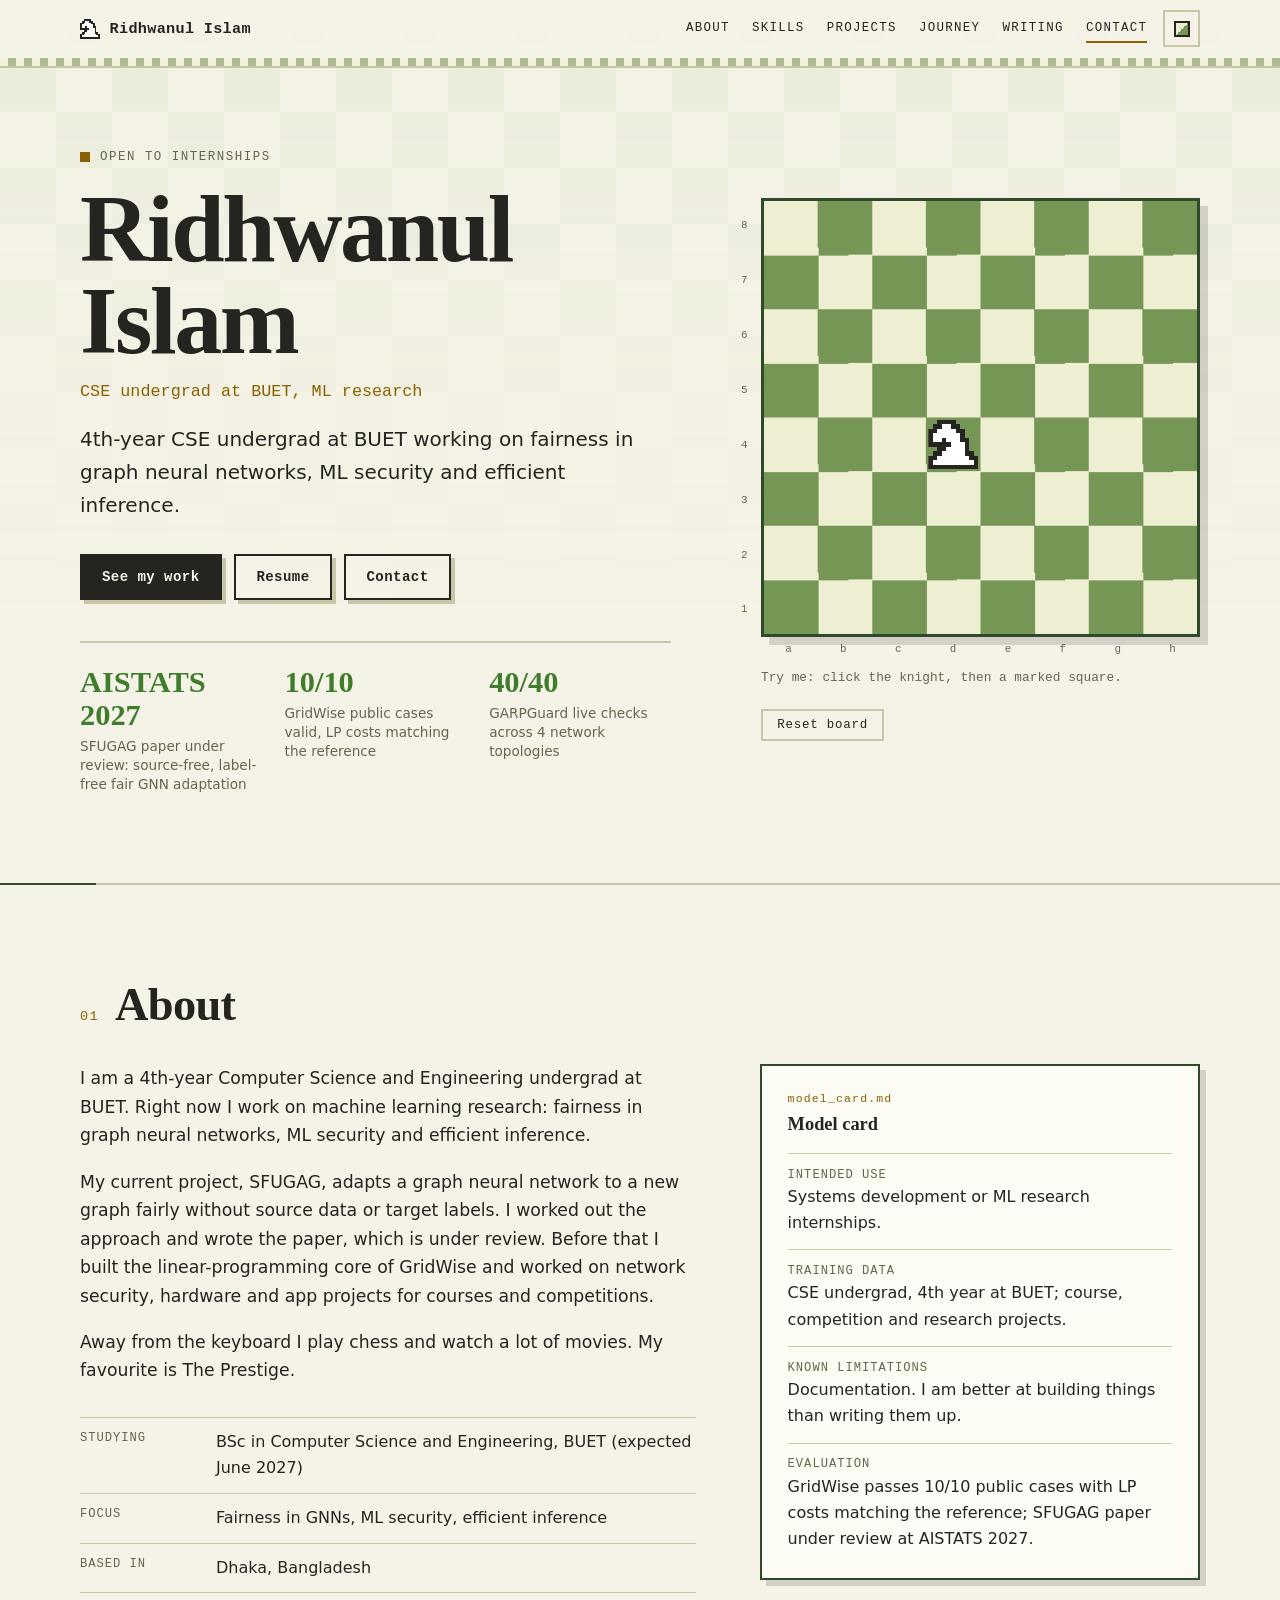
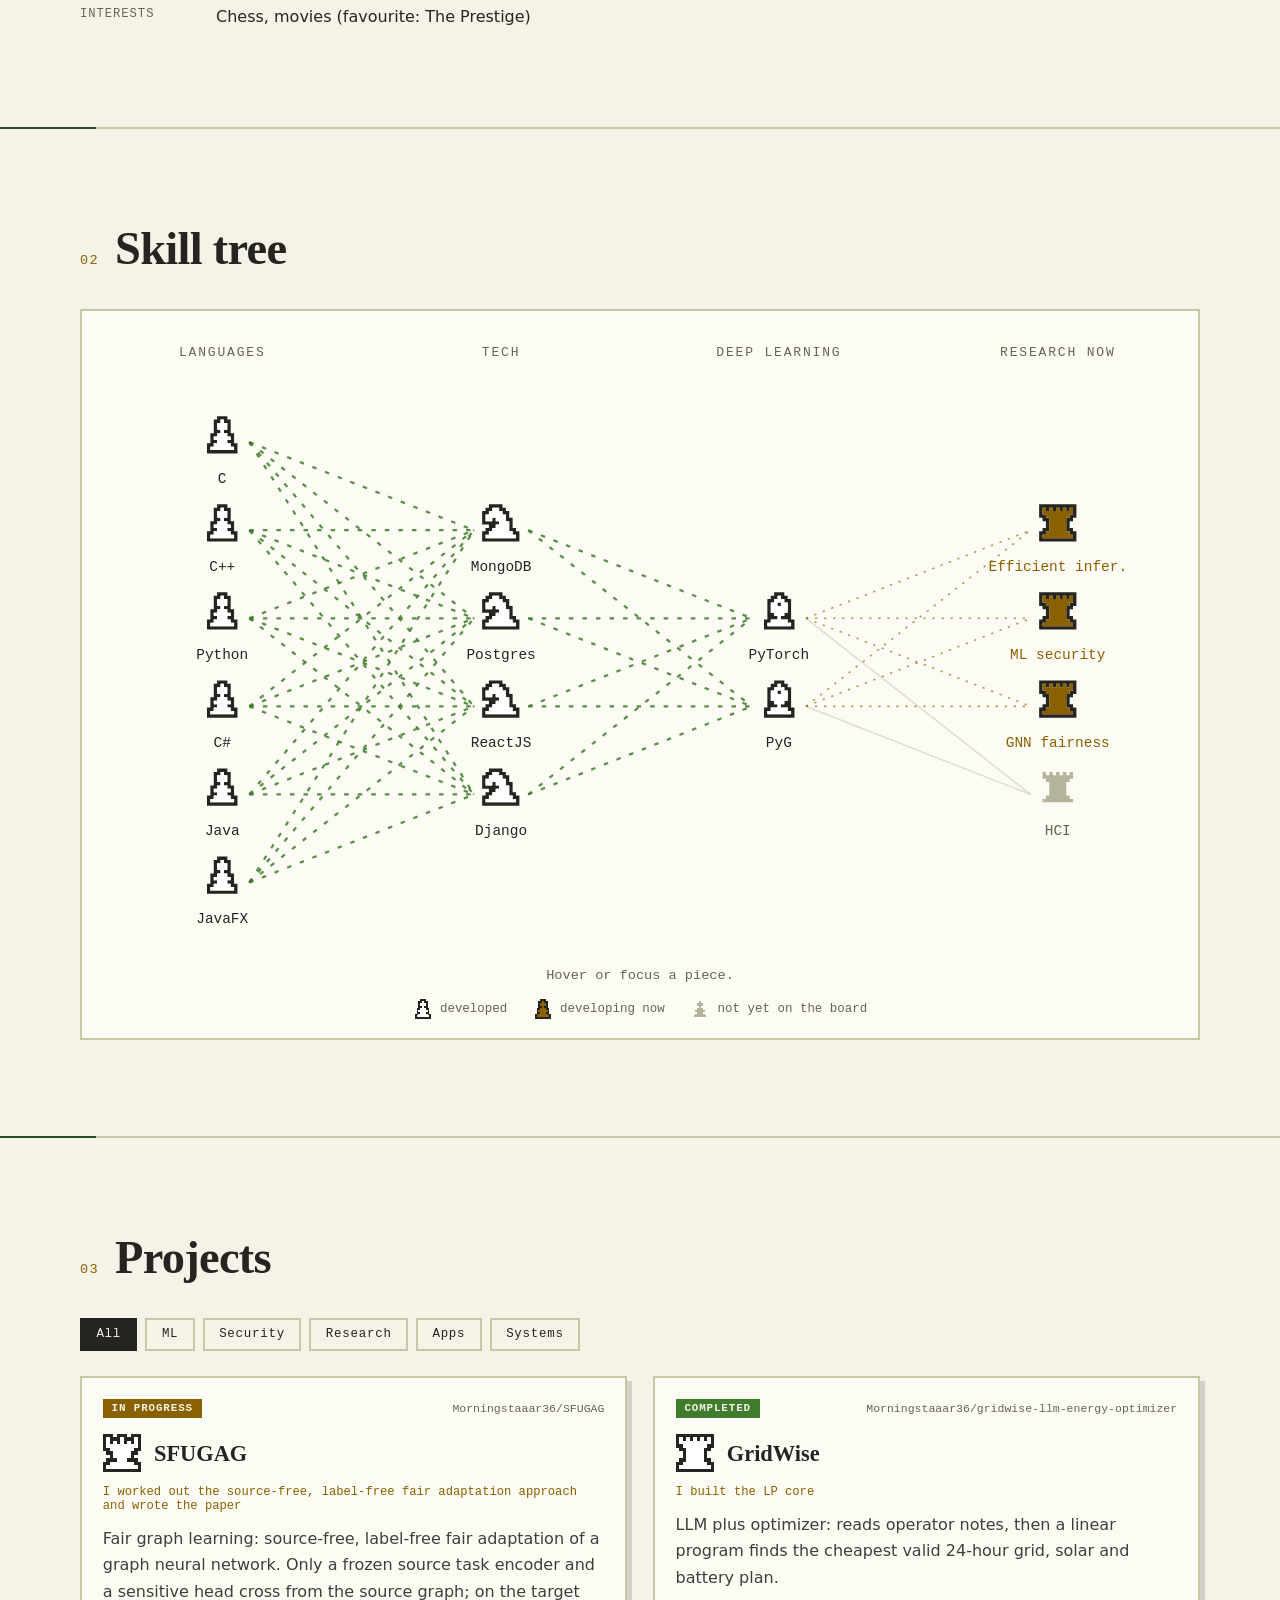
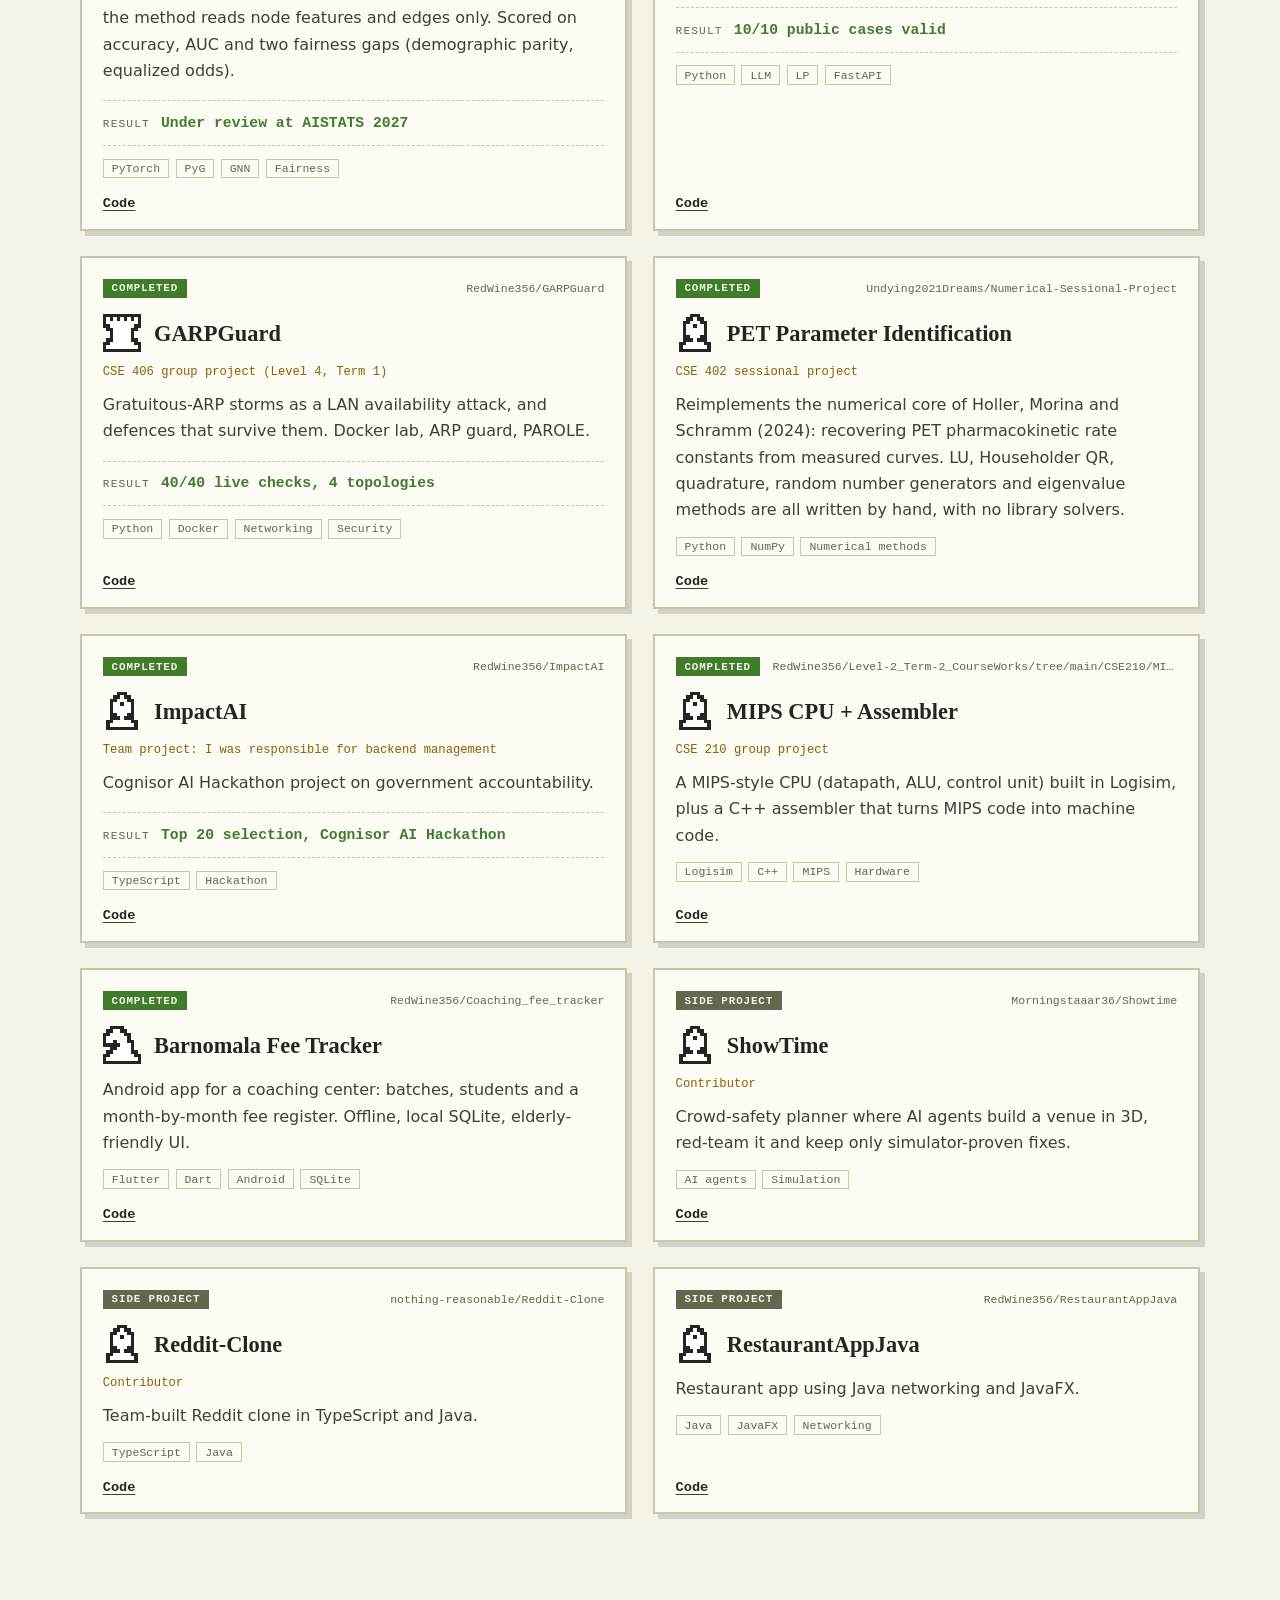
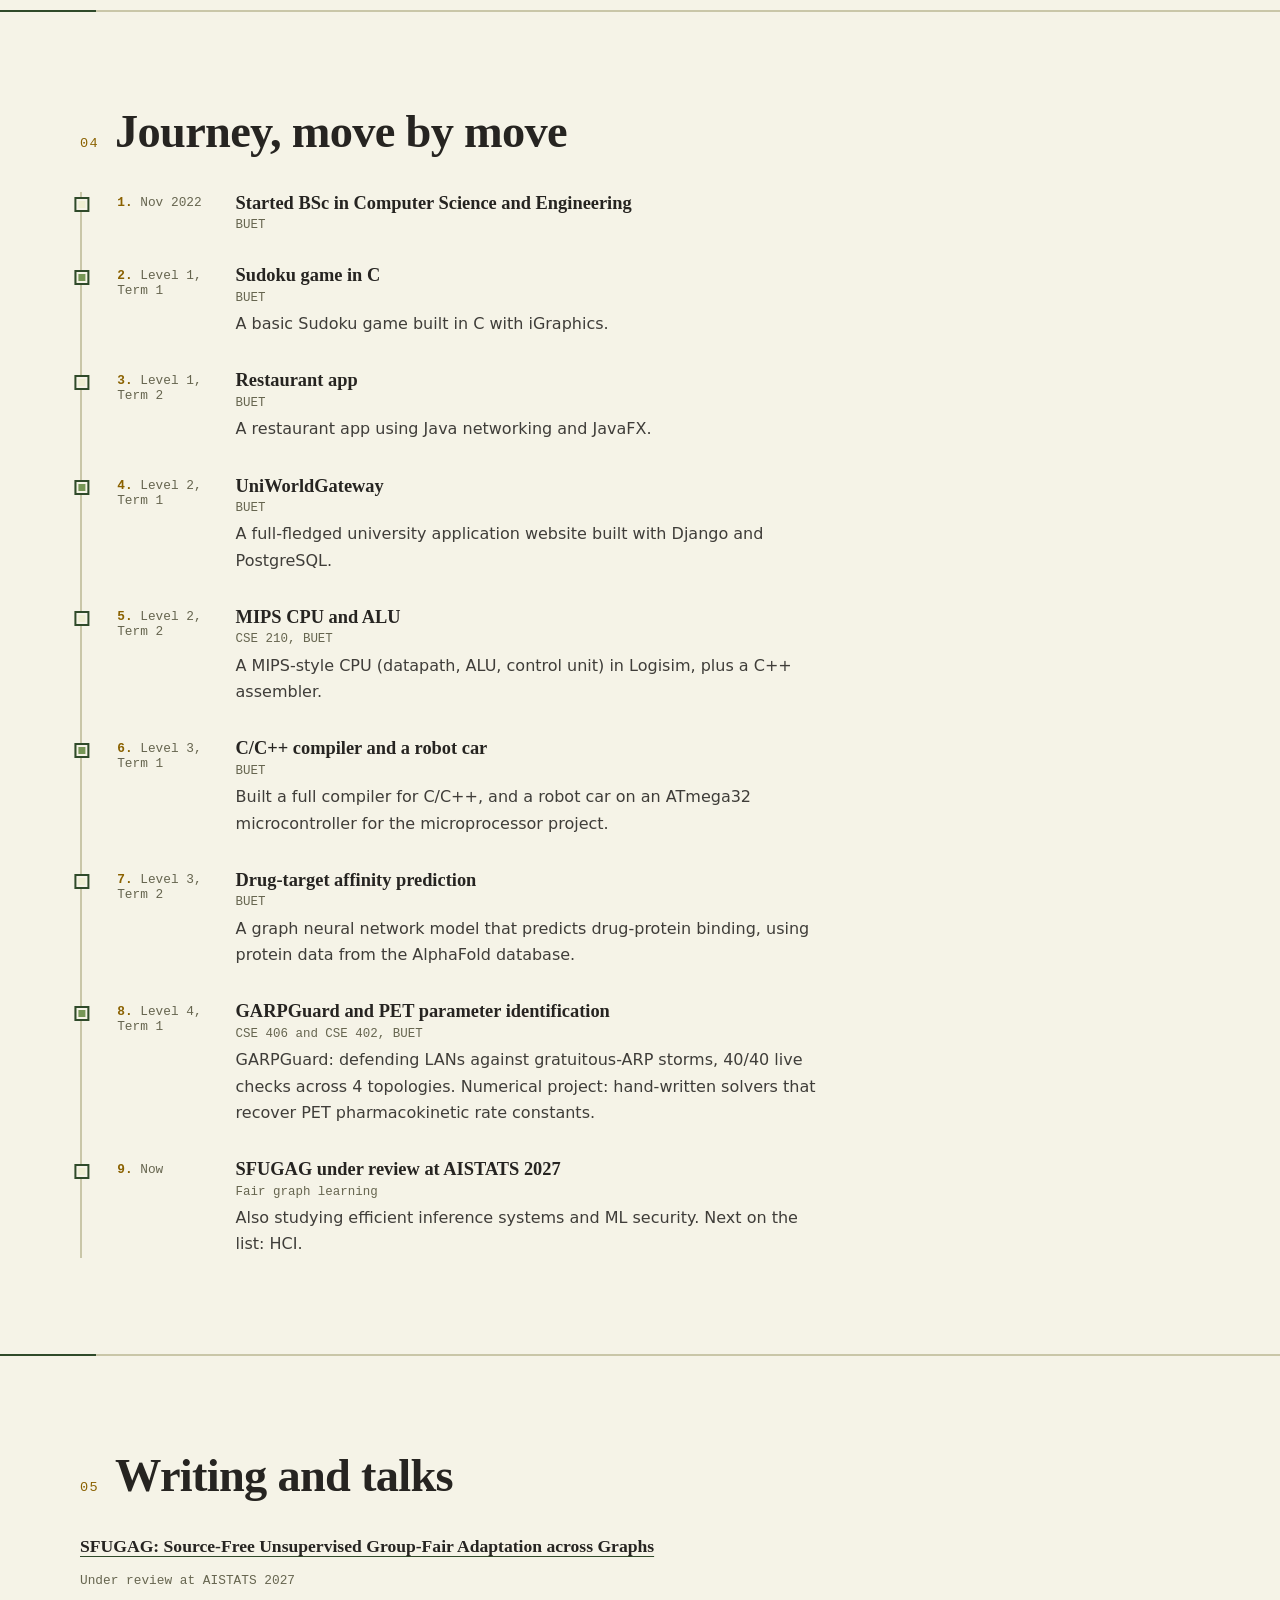
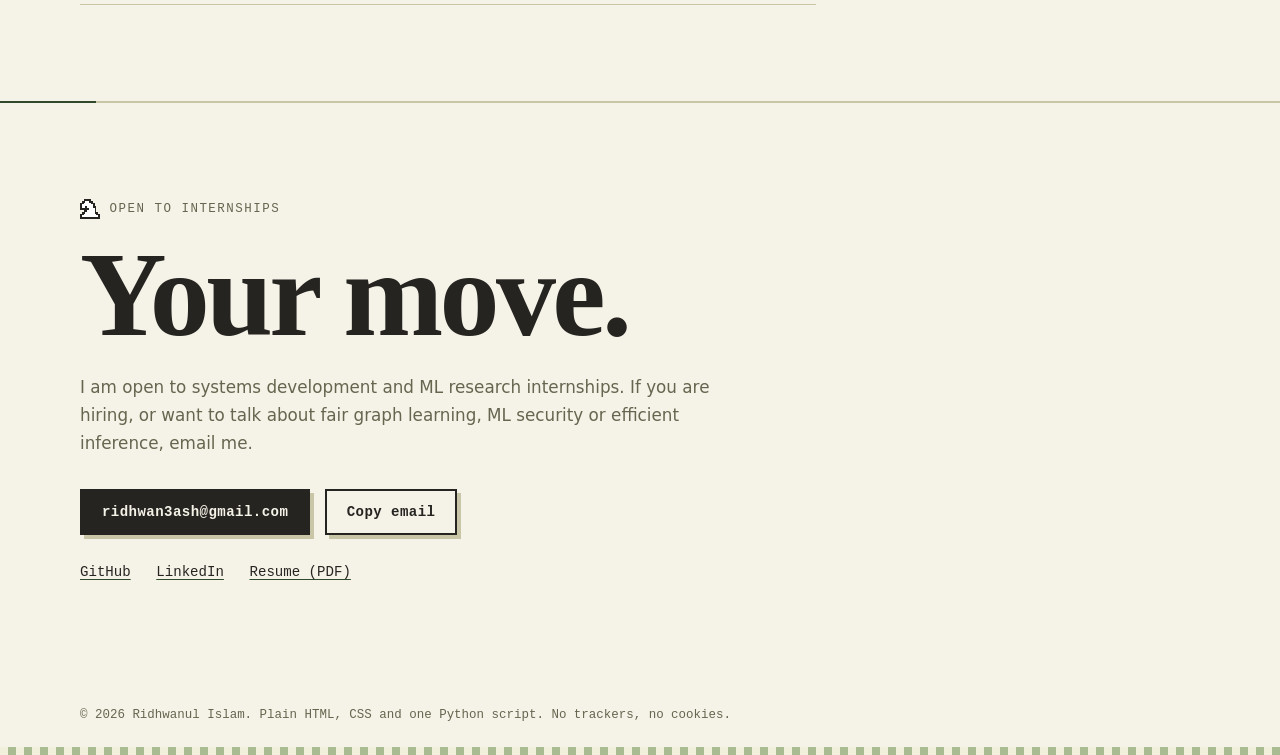
==== commit c1371189: "Journey by term, numerical project, drop skill-tree blurb" ====
--- a/index.html
+++ b/index.html
@@ -29,7 +29,7 @@
 <main id="main">
 <span id="top"></span>
 <section class="hero"><div class="wrap hero-grid"><div class="hero-copy"><p class="eyebrow rise" style="--d:.05s"><span class="dot" aria-hidden="true"></span>Open to internships</p><h1 class="rise" style="--d:.15s">Ridhwanul Islam</h1><p class="role-line rise" style="--d:.25s">CSE undergrad at BUET, ML research</p><p class="lead rise" style="--d:.35s">4th-year CSE undergrad at BUET working on fairness in graph neural networks, ML security and efficient inference.</p><div class="cta rise" style="--d:.45s"><a class="btn primary" href="#projects">See my work</a><a class="btn ghost" href="assets/resume.pdf">Resume</a><a class="btn ghost" href="#contact">Contact</a></div><ul class="stats rise" style="--d:.55s"><li><strong>AISTATS 2027</strong><span>SFUGAG paper under review: source-free, label-free fair GNN adaptation</span></li><li><strong>10/10</strong><span>GridWise public cases valid, LP costs matching the reference</span></li><li><strong>40/40</strong><span>GARPGuard live checks across 4 network topologies</span></li></ul></div><div class="board-wrap rise" style="--d:.3s" data-board data-piece="knight"><div class="ranks" aria-hidden="true"><span>8</span><span>7</span><span>6</span><span>5</span><span>4</span><span>3</span><span>2</span><span>1</span></div><div class="board" role="group" aria-label="Interactive chessboard with a knight"><span class="piece static" style="--c:3;--r:4"><svg class="pc " viewBox="-1 -1 11 11" aria-hidden="true" focusable="false" shape-rendering="crispEdges"><path class="po" d="M1 -1h4v1h-4zM0 0h2v1h-2zM4 0h2v1h-2zM-1 1h2v1h-2zM5 1h2v1h-2zM-1 2h1v1h-1zM6 2h1v1h-1zM-1 3h1v1h-1zM2 3h1v1h-1zM6 3h2v1h-2zM-1 4h5v1h-5zM7 4h1v1h-1zM1 5h2v1h-2zM7 5h1v1h-1zM0 6h2v1h-2zM7 6h2v1h-2zM-1 7h2v1h-2zM8 7h2v1h-2zM-1 8h1v1h-1zM9 8h1v1h-1zM-1 9h11v1h-11z"/><path class="pf" d="M2 0h2v1h-2zM1 1h4v1h-4zM0 2h6v1h-6zM0 3h2v1h-2zM3 3h3v1h-3zM4 4h3v1h-3zM3 5h4v1h-4zM2 6h5v1h-5zM1 7h7v1h-7zM0 8h9v1h-9z"/></svg></span></div><div class="files" aria-hidden="true"><span>a</span><span>b</span><span>c</span><span>d</span><span>e</span><span>f</span><span>g</span><span>h</span></div><p class="board-status" data-status aria-live="polite">Try me: click the knight, then a marked square.</p></div></div></section>
-<section id="about" class="section "><div class="wrap"><header class="sec-head reveal"><span class="sec-num">01</span><h2>About</h2></header><div class="about-grid"><div class="prose reveal"><p>I am a 4th-year Computer Science and Engineering undergrad at BUET. Right now I work on machine learning research: fairness in graph neural networks, ML security and efficient inference.</p><p>My current project, SFUGAG, adapts a graph neural network to a new graph fairly without source data or target labels. I worked out the approach and wrote the paper, which is under review. Before that I built the linear-programming core of GridWise and worked on network security, hardware and app projects for courses and competitions.</p><p>Away from the keyboard I play chess and watch a lot of movies. My favourite is The Prestige.</p><dl class="facts"><div><dt>Studying</dt><dd>BSc in Computer Science and Engineering, BUET (expected June 2027)</dd></div><div><dt>Focus</dt><dd>Fairness in GNNs, ML security, efficient inference</dd></div><div><dt>Based in</dt><dd>Dhaka, Bangladesh</dd></div><div><dt>Interests</dt><dd>Chess, movies (favourite: The Prestige)</dd></div></dl></div><aside class="model-card reveal" aria-label="Model card"><h3>Model card</h3><dl><div><dt>Intended use</dt><dd>Systems development or ML research internships.</dd></div><div><dt>Training data</dt><dd>CSE undergrad, 4th year at BUET; course, competition and research projects.</dd></div><div><dt>Known limitations</dt><dd>Documentation. I am better at building things than writing them up.</dd></div><div><dt>Evaluation</dt><dd>GridWise passes 10/10 public cases with LP costs matching the reference; SFUGAG paper under review at AISTATS 2027.</dd></div></dl></aside></div></div></section><section id="skills" class="section "><div class="wrap"><header class="sec-head reveal"><span class="sec-num">02</span><h2>Skill tree</h2></header><p class="lede reveal">Each skill is a piece, and the whole tree is a small neural network. A lit line joins two developed skills: a chain I can run end to end.</p><div class="graph-wrap reveal"><svg class="graph" viewBox="0 0 960 562" role="group" aria-label="Skill tree drawn as a neural network of chess pieces"><text class="layer-title" x="110" y="26" text-anchor="middle">languages</text><text class="layer-title" x="357" y="26" text-anchor="middle">tech</text><text class="layer-title" x="603" y="26" text-anchor="middle">deep learning</text><text class="layer-title" x="850" y="26" text-anchor="middle">research now</text><line class="edge lit" data-a="0-0" data-b="1-0" x1="134" y1="102" x2="333" y2="180"/><line class="edge lit" data-a="0-0" data-b="1-1" x1="134" y1="102" x2="333" y2="258"/><line class="edge lit" data-a="0-0" data-b="1-2" x1="134" y1="102" x2="333" y2="336"/><line class="edge lit" data-a="0-0" data-b="1-3" x1="134" y1="102" x2="333" y2="414"/><line class="edge lit" data-a="0-1" data-b="1-0" x1="134" y1="180" x2="333" y2="180"/><line class="edge lit" data-a="0-1" data-b="1-1" x1="134" y1="180" x2="333" y2="258"/><line class="edge lit" data-a="0-1" data-b="1-2" x1="134" y1="180" x2="333" y2="336"/><line class="edge lit" data-a="0-1" data-b="1-3" x1="134" y1="180" x2="333" y2="414"/><line class="edge lit" data-a="0-2" data-b="1-0" x1="134" y1="258" x2="333" y2="180"/><line class="edge lit" data-a="0-2" data-b="1-1" x1="134" y1="258" x2="333" y2="258"/><line class="edge lit" data-a="0-2" data-b="1-2" x1="134" y1="258" x2="333" y2="336"/><line class="edge lit" data-a="0-2" data-b="1-3" x1="134" y1="258" x2="333" y2="414"/><line class="edge lit" data-a="0-3" data-b="1-0" x1="134" y1="336" x2="333" y2="180"/><line class="edge lit" data-a="0-3" data-b="1-1" x1="134" y1="336" x2="333" y2="258"/><line class="edge lit" data-a="0-3" data-b="1-2" x1="134" y1="336" x2="333" y2="336"/><line class="edge lit" data-a="0-3" data-b="1-3" x1="134" y1="336" x2="333" y2="414"/><line class="edge lit" data-a="0-4" data-b="1-0" x1="134" y1="414" x2="333" y2="180"/><line class="edge lit" data-a="0-4" data-b="1-1" x1="134" y1="414" x2="333" y2="258"/><line class="edge lit" data-a="0-4" data-b="1-2" x1="134" y1="414" x2="333" y2="336"/><line class="edge lit" data-a="0-4" data-b="1-3" x1="134" y1="414" x2="333" y2="414"/><line class="edge lit" data-a="0-5" data-b="1-0" x1="134" y1="492" x2="333" y2="180"/><line class="edge lit" data-a="0-5" data-b="1-1" x1="134" y1="492" x2="333" y2="258"/><line class="edge lit" data-a="0-5" data-b="1-2" x1="134" y1="492" x2="333" y2="336"/><line class="edge lit" data-a="0-5" data-b="1-3" x1="134" y1="492" x2="333" y2="414"/><line class="edge lit" data-a="1-0" data-b="2-0" x1="381" y1="180" x2="579" y2="258"/><line class="edge lit" data-a="1-0" data-b="2-1" x1="381" y1="180" x2="579" y2="336"/><line class="edge lit" data-a="1-1" data-b="2-0" x1="381" y1="258" x2="579" y2="258"/><line class="edge lit" data-a="1-1" data-b="2-1" x1="381" y1="258" x2="579" y2="336"/><line class="edge lit" data-a="1-2" data-b="2-0" x1="381" y1="336" x2="579" y2="258"/><line class="edge lit" data-a="1-2" data-b="2-1" x1="381" y1="336" x2="579" y2="336"/><line class="edge lit" data-a="1-3" data-b="2-0" x1="381" y1="414" x2="579" y2="258"/><line class="edge lit" data-a="1-3" data-b="2-1" x1="381" y1="414" x2="579" y2="336"/><line class="edge warn" data-a="2-0" data-b="3-0" x1="627" y1="258" x2="826" y2="180"/><line class="edge warn" data-a="2-0" data-b="3-1" x1="627" y1="258" x2="826" y2="258"/><line class="edge warn" data-a="2-0" data-b="3-2" x1="627" y1="258" x2="826" y2="336"/><line class="edge dim" data-a="2-0" data-b="3-3" x1="627" y1="258" x2="826" y2="414"/><line class="edge warn" data-a="2-1" data-b="3-0" x1="627" y1="336" x2="826" y2="180"/><line class="edge warn" data-a="2-1" data-b="3-1" x1="627" y1="336" x2="826" y2="258"/><line class="edge warn" data-a="2-1" data-b="3-2" x1="627" y1="336" x2="826" y2="336"/><line class="edge dim" data-a="2-1" data-b="3-3" x1="627" y1="336" x2="826" y2="414"/><g class="node st-done" data-id="0-0" data-name="C" data-state="developed" tabindex="0" role="img" aria-label="C: developed"><circle class="hit" cx="110" cy="102" r="34"/><g transform="translate(96.5 82.0) scale(3)"><path class="po" d="M3 -1h3v1h-3zM2 0h2v1h-2zM5 0h2v1h-2zM2 1h1v1h-1zM6 1h1v1h-1zM2 2h1v1h-1zM6 2h1v1h-1zM2 3h2v1h-2zM5 3h2v1h-2zM1 4h2v1h-2zM6 4h2v1h-2zM1 5h1v1h-1zM7 5h1v1h-1zM1 6h2v1h-2zM6 6h2v1h-2zM0 7h2v1h-2zM7 7h2v1h-2zM0 8h1v1h-1zM8 8h1v1h-1zM0 9h9v1h-9z"/><path class="pf" d="M4 0h1v1h-1zM3 1h3v1h-3zM3 2h3v1h-3zM4 3h1v1h-1zM3 4h3v1h-3zM2 5h5v1h-5zM3 6h3v1h-3zM2 7h5v1h-5zM1 8h7v1h-7z"/></g><text class="nl" x="110" y="138" text-anchor="middle">C</text></g><g class="node st-done" data-id="0-1" data-name="C++" data-state="developed" tabindex="0" role="img" aria-label="C++: developed"><circle class="hit" cx="110" cy="180" r="34"/><g transform="translate(96.5 160.0) scale(3)"><path class="po" d="M3 -1h3v1h-3zM2 0h2v1h-2zM5 0h2v1h-2zM2 1h1v1h-1zM6 1h1v1h-1zM2 2h1v1h-1zM6 2h1v1h-1zM2 3h2v1h-2zM5 3h2v1h-2zM1 4h2v1h-2zM6 4h2v1h-2zM1 5h1v1h-1zM7 5h1v1h-1zM1 6h2v1h-2zM6 6h2v1h-2zM0 7h2v1h-2zM7 7h2v1h-2zM0 8h1v1h-1zM8 8h1v1h-1zM0 9h9v1h-9z"/><path class="pf" d="M4 0h1v1h-1zM3 1h3v1h-3zM3 2h3v1h-3zM4 3h1v1h-1zM3 4h3v1h-3zM2 5h5v1h-5zM3 6h3v1h-3zM2 7h5v1h-5zM1 8h7v1h-7z"/></g><text class="nl" x="110" y="216" text-anchor="middle">C++</text></g><g class="node st-done" data-id="0-2" data-name="Python" data-state="developed" tabindex="0" role="img" aria-label="Python: developed"><circle class="hit" cx="110" cy="258" r="34"/><g transform="translate(96.5 238.0) scale(3)"><path class="po" d="M3 -1h3v1h-3zM2 0h2v1h-2zM5 0h2v1h-2zM2 1h1v1h-1zM6 1h1v1h-1zM2 2h1v1h-1zM6 2h1v1h-1zM2 3h2v1h-2zM5 3h2v1h-2zM1 4h2v1h-2zM6 4h2v1h-2zM1 5h1v1h-1zM7 5h1v1h-1zM1 6h2v1h-2zM6 6h2v1h-2zM0 7h2v1h-2zM7 7h2v1h-2zM0 8h1v1h-1zM8 8h1v1h-1zM0 9h9v1h-9z"/><path class="pf" d="M4 0h1v1h-1zM3 1h3v1h-3zM3 2h3v1h-3zM4 3h1v1h-1zM3 4h3v1h-3zM2 5h5v1h-5zM3 6h3v1h-3zM2 7h5v1h-5zM1 8h7v1h-7z"/></g><text class="nl" x="110" y="294" text-anchor="middle">Python</text></g><g class="node st-done" data-id="0-3" data-name="C#" data-state="developed" tabindex="0" role="img" aria-label="C#: developed"><circle class="hit" cx="110" cy="336" r="34"/><g transform="translate(96.5 316.0) scale(3)"><path class="po" d="M3 -1h3v1h-3zM2 0h2v1h-2zM5 0h2v1h-2zM2 1h1v1h-1zM6 1h1v1h-1zM2 2h1v1h-1zM6 2h1v1h-1zM2 3h2v1h-2zM5 3h2v1h-2zM1 4h2v1h-2zM6 4h2v1h-2zM1 5h1v1h-1zM7 5h1v1h-1zM1 6h2v1h-2zM6 6h2v1h-2zM0 7h2v1h-2zM7 7h2v1h-2zM0 8h1v1h-1zM8 8h1v1h-1zM0 9h9v1h-9z"/><path class="pf" d="M4 0h1v1h-1zM3 1h3v1h-3zM3 2h3v1h-3zM4 3h1v1h-1zM3 4h3v1h-3zM2 5h5v1h-5zM3 6h3v1h-3zM2 7h5v1h-5zM1 8h7v1h-7z"/></g><text class="nl" x="110" y="372" text-anchor="middle">C#</text></g><g class="node st-done" data-id="0-4" data-name="Java" data-state="developed" tabindex="0" role="img" aria-label="Java: developed"><circle class="hit" cx="110" cy="414" r="34"/><g transform="translate(96.5 394.0) scale(3)"><path class="po" d="M3 -1h3v1h-3zM2 0h2v1h-2zM5 0h2v1h-2zM2 1h1v1h-1zM6 1h1v1h-1zM2 2h1v1h-1zM6 2h1v1h-1zM2 3h2v1h-2zM5 3h2v1h-2zM1 4h2v1h-2zM6 4h2v1h-2zM1 5h1v1h-1zM7 5h1v1h-1zM1 6h2v1h-2zM6 6h2v1h-2zM0 7h2v1h-2zM7 7h2v1h-2zM0 8h1v1h-1zM8 8h1v1h-1zM0 9h9v1h-9z"/><path class="pf" d="M4 0h1v1h-1zM3 1h3v1h-3zM3 2h3v1h-3zM4 3h1v1h-1zM3 4h3v1h-3zM2 5h5v1h-5zM3 6h3v1h-3zM2 7h5v1h-5zM1 8h7v1h-7z"/></g><text class="nl" x="110" y="450" text-anchor="middle">Java</text></g><g class="node st-done" data-id="0-5" data-name="JavaFX" data-state="developed" tabindex="0" role="img" aria-label="JavaFX: developed"><circle class="hit" cx="110" cy="492" r="34"/><g transform="translate(96.5 472.0) scale(3)"><path class="po" d="M3 -1h3v1h-3zM2 0h2v1h-2zM5 0h2v1h-2zM2 1h1v1h-1zM6 1h1v1h-1zM2 2h1v1h-1zM6 2h1v1h-1zM2 3h2v1h-2zM5 3h2v1h-2zM1 4h2v1h-2zM6 4h2v1h-2zM1 5h1v1h-1zM7 5h1v1h-1zM1 6h2v1h-2zM6 6h2v1h-2zM0 7h2v1h-2zM7 7h2v1h-2zM0 8h1v1h-1zM8 8h1v1h-1zM0 9h9v1h-9z"/><path class="pf" d="M4 0h1v1h-1zM3 1h3v1h-3zM3 2h3v1h-3zM4 3h1v1h-1zM3 4h3v1h-3zM2 5h5v1h-5zM3 6h3v1h-3zM2 7h5v1h-5zM1 8h7v1h-7z"/></g><text class="nl" x="110" y="528" text-anchor="middle">JavaFX</text></g><g class="node st-done" data-id="1-0" data-name="MongoDB" data-state="developed" tabindex="0" role="img" aria-label="MongoDB: developed"><circle class="hit" cx="357" cy="180" r="34"/><g transform="translate(343.2 160.0) scale(3)"><path class="po" d="M1 -1h4v1h-4zM0 0h2v1h-2zM4 0h2v1h-2zM-1 1h2v1h-2zM5 1h2v1h-2zM-1 2h1v1h-1zM6 2h1v1h-1zM-1 3h1v1h-1zM2 3h1v1h-1zM6 3h2v1h-2zM-1 4h5v1h-5zM7 4h1v1h-1zM1 5h2v1h-2zM7 5h1v1h-1zM0 6h2v1h-2zM7 6h2v1h-2zM-1 7h2v1h-2zM8 7h2v1h-2zM-1 8h1v1h-1zM9 8h1v1h-1zM-1 9h11v1h-11z"/><path class="pf" d="M2 0h2v1h-2zM1 1h4v1h-4zM0 2h6v1h-6zM0 3h2v1h-2zM3 3h3v1h-3zM4 4h3v1h-3zM3 5h4v1h-4zM2 6h5v1h-5zM1 7h7v1h-7zM0 8h9v1h-9z"/></g><text class="nl" x="357" y="216" text-anchor="middle">MongoDB</text></g><g class="node st-done" data-id="1-1" data-name="Postgres" data-state="developed" tabindex="0" role="img" aria-label="Postgres: developed"><circle class="hit" cx="357" cy="258" r="34"/><g transform="translate(343.2 238.0) scale(3)"><path class="po" d="M1 -1h4v1h-4zM0 0h2v1h-2zM4 0h2v1h-2zM-1 1h2v1h-2zM5 1h2v1h-2zM-1 2h1v1h-1zM6 2h1v1h-1zM-1 3h1v1h-1zM2 3h1v1h-1zM6 3h2v1h-2zM-1 4h5v1h-5zM7 4h1v1h-1zM1 5h2v1h-2zM7 5h1v1h-1zM0 6h2v1h-2zM7 6h2v1h-2zM-1 7h2v1h-2zM8 7h2v1h-2zM-1 8h1v1h-1zM9 8h1v1h-1zM-1 9h11v1h-11z"/><path class="pf" d="M2 0h2v1h-2zM1 1h4v1h-4zM0 2h6v1h-6zM0 3h2v1h-2zM3 3h3v1h-3zM4 4h3v1h-3zM3 5h4v1h-4zM2 6h5v1h-5zM1 7h7v1h-7zM0 8h9v1h-9z"/></g><text class="nl" x="357" y="294" text-anchor="middle">Postgres</text></g><g class="node st-done" data-id="1-2" data-name="ReactJS" data-state="developed" tabindex="0" role="img" aria-label="ReactJS: developed"><circle class="hit" cx="357" cy="336" r="34"/><g transform="translate(343.2 316.0) scale(3)"><path class="po" d="M1 -1h4v1h-4zM0 0h2v1h-2zM4 0h2v1h-2zM-1 1h2v1h-2zM5 1h2v1h-2zM-1 2h1v1h-1zM6 2h1v1h-1zM-1 3h1v1h-1zM2 3h1v1h-1zM6 3h2v1h-2zM-1 4h5v1h-5zM7 4h1v1h-1zM1 5h2v1h-2zM7 5h1v1h-1zM0 6h2v1h-2zM7 6h2v1h-2zM-1 7h2v1h-2zM8 7h2v1h-2zM-1 8h1v1h-1zM9 8h1v1h-1zM-1 9h11v1h-11z"/><path class="pf" d="M2 0h2v1h-2zM1 1h4v1h-4zM0 2h6v1h-6zM0 3h2v1h-2zM3 3h3v1h-3zM4 4h3v1h-3zM3 5h4v1h-4zM2 6h5v1h-5zM1 7h7v1h-7zM0 8h9v1h-9z"/></g><text class="nl" x="357" y="372" text-anchor="middle">ReactJS</text></g><g class="node st-done" data-id="1-3" data-name="Django" data-state="developed" tabindex="0" role="img" aria-label="Django: developed"><circle class="hit" cx="357" cy="414" r="34"/><g transform="translate(343.2 394.0) scale(3)"><path class="po" d="M1 -1h4v1h-4zM0 0h2v1h-2zM4 0h2v1h-2zM-1 1h2v1h-2zM5 1h2v1h-2zM-1 2h1v1h-1zM6 2h1v1h-1zM-1 3h1v1h-1zM2 3h1v1h-1zM6 3h2v1h-2zM-1 4h5v1h-5zM7 4h1v1h-1zM1 5h2v1h-2zM7 5h1v1h-1zM0 6h2v1h-2zM7 6h2v1h-2zM-1 7h2v1h-2zM8 7h2v1h-2zM-1 8h1v1h-1zM9 8h1v1h-1zM-1 9h11v1h-11z"/><path class="pf" d="M2 0h2v1h-2zM1 1h4v1h-4zM0 2h6v1h-6zM0 3h2v1h-2zM3 3h3v1h-3zM4 4h3v1h-3zM3 5h4v1h-4zM2 6h5v1h-5zM1 7h7v1h-7zM0 8h9v1h-9z"/></g><text class="nl" x="357" y="450" text-anchor="middle">Django</text></g><g class="node st-done" data-id="2-0" data-name="PyTorch" data-state="developed" tabindex="0" role="img" aria-label="PyTorch: developed"><circle class="hit" cx="603" cy="258" r="34"/><g transform="translate(589.8 238.0) scale(3)"><path class="po" d="M3 -1h3v1h-3zM2 0h2v1h-2zM5 0h2v1h-2zM1 1h2v1h-2zM6 1h2v1h-2zM1 2h1v1h-1zM4 2h1v1h-1zM7 2h1v1h-1zM1 3h1v1h-1zM7 3h1v1h-1zM1 4h1v1h-1zM7 4h1v1h-1zM1 5h2v1h-2zM6 5h2v1h-2zM1 6h3v1h-3zM5 6h3v1h-3zM0 7h2v1h-2zM7 7h2v1h-2zM0 8h1v1h-1zM8 8h1v1h-1zM0 9h9v1h-9z"/><path class="pf" d="M4 0h1v1h-1zM3 1h3v1h-3zM2 2h2v1h-2zM5 2h2v1h-2zM2 3h5v1h-5zM2 4h5v1h-5zM3 5h3v1h-3zM4 6h1v1h-1zM2 7h5v1h-5zM1 8h7v1h-7z"/></g><text class="nl" x="603" y="294" text-anchor="middle">PyTorch</text></g><g class="node st-done" data-id="2-1" data-name="PyG" data-state="developed" tabindex="0" role="img" aria-label="PyG: developed"><circle class="hit" cx="603" cy="336" r="34"/><g transform="translate(589.8 316.0) scale(3)"><path class="po" d="M3 -1h3v1h-3zM2 0h2v1h-2zM5 0h2v1h-2zM1 1h2v1h-2zM6 1h2v1h-2zM1 2h1v1h-1zM4 2h1v1h-1zM7 2h1v1h-1zM1 3h1v1h-1zM7 3h1v1h-1zM1 4h1v1h-1zM7 4h1v1h-1zM1 5h2v1h-2zM6 5h2v1h-2zM1 6h3v1h-3zM5 6h3v1h-3zM0 7h2v1h-2zM7 7h2v1h-2zM0 8h1v1h-1zM8 8h1v1h-1zM0 9h9v1h-9z"/><path class="pf" d="M4 0h1v1h-1zM3 1h3v1h-3zM2 2h2v1h-2zM5 2h2v1h-2zM2 3h5v1h-5zM2 4h5v1h-5zM3 5h3v1h-3zM4 6h1v1h-1zM2 7h5v1h-5zM1 8h7v1h-7z"/></g><text class="nl" x="603" y="372" text-anchor="middle">PyG</text></g><g class="node st-training" data-id="3-0" data-name="Efficient infer." data-state="developing now" tabindex="0" role="img" aria-label="Efficient infer.: developing now"><circle class="hit" cx="850" cy="180" r="34"/><g transform="translate(836.5 160.0) scale(3)"><path class="po" d="M-1 -1h11v1h-11zM-1 0h1v1h-1zM1 0h1v1h-1zM3 0h1v1h-1zM5 0h1v1h-1zM7 0h1v1h-1zM9 0h1v1h-1zM-1 1h1v1h-1zM9 1h1v1h-1zM-1 2h2v1h-2zM8 2h2v1h-2zM0 3h2v1h-2zM7 3h2v1h-2zM1 4h1v1h-1zM7 4h1v1h-1zM1 5h1v1h-1zM7 5h1v1h-1zM0 6h2v1h-2zM7 6h2v1h-2zM-1 7h2v1h-2zM8 7h2v1h-2zM-1 8h1v1h-1zM9 8h1v1h-1zM-1 9h11v1h-11z"/><path class="pf" d="M0 0h1v1h-1zM2 0h1v1h-1zM4 0h1v1h-1zM6 0h1v1h-1zM8 0h1v1h-1zM0 1h9v1h-9zM1 2h7v1h-7zM2 3h5v1h-5zM2 4h5v1h-5zM2 5h5v1h-5zM2 6h5v1h-5zM1 7h7v1h-7zM0 8h9v1h-9z"/></g><text class="nl" x="850" y="216" text-anchor="middle">Efficient infer.</text></g><g class="node st-training" data-id="3-1" data-name="ML security" data-state="developing now" tabindex="0" role="img" aria-label="ML security: developing now"><circle class="hit" cx="850" cy="258" r="34"/><g transform="translate(836.5 238.0) scale(3)"><path class="po" d="M-1 -1h11v1h-11zM-1 0h1v1h-1zM1 0h1v1h-1zM3 0h1v1h-1zM5 0h1v1h-1zM7 0h1v1h-1zM9 0h1v1h-1zM-1 1h1v1h-1zM9 1h1v1h-1zM-1 2h2v1h-2zM8 2h2v1h-2zM0 3h2v1h-2zM7 3h2v1h-2zM1 4h1v1h-1zM7 4h1v1h-1zM1 5h1v1h-1zM7 5h1v1h-1zM0 6h2v1h-2zM7 6h2v1h-2zM-1 7h2v1h-2zM8 7h2v1h-2zM-1 8h1v1h-1zM9 8h1v1h-1zM-1 9h11v1h-11z"/><path class="pf" d="M0 0h1v1h-1zM2 0h1v1h-1zM4 0h1v1h-1zM6 0h1v1h-1zM8 0h1v1h-1zM0 1h9v1h-9zM1 2h7v1h-7zM2 3h5v1h-5zM2 4h5v1h-5zM2 5h5v1h-5zM2 6h5v1h-5zM1 7h7v1h-7zM0 8h9v1h-9z"/></g><text class="nl" x="850" y="294" text-anchor="middle">ML security</text></g><g class="node st-training" data-id="3-2" data-name="GNN fairness" data-state="developing now" tabindex="0" role="img" aria-label="GNN fairness: developing now"><circle class="hit" cx="850" cy="336" r="34"/><g transform="translate(836.5 316.0) scale(3)"><path class="po" d="M-1 -1h11v1h-11zM-1 0h1v1h-1zM1 0h1v1h-1zM3 0h1v1h-1zM5 0h1v1h-1zM7 0h1v1h-1zM9 0h1v1h-1zM-1 1h1v1h-1zM9 1h1v1h-1zM-1 2h2v1h-2zM8 2h2v1h-2zM0 3h2v1h-2zM7 3h2v1h-2zM1 4h1v1h-1zM7 4h1v1h-1zM1 5h1v1h-1zM7 5h1v1h-1zM0 6h2v1h-2zM7 6h2v1h-2zM-1 7h2v1h-2zM8 7h2v1h-2zM-1 8h1v1h-1zM9 8h1v1h-1zM-1 9h11v1h-11z"/><path class="pf" d="M0 0h1v1h-1zM2 0h1v1h-1zM4 0h1v1h-1zM6 0h1v1h-1zM8 0h1v1h-1zM0 1h9v1h-9zM1 2h7v1h-7zM2 3h5v1h-5zM2 4h5v1h-5zM2 5h5v1h-5zM2 6h5v1h-5zM1 7h7v1h-7zM0 8h9v1h-9z"/></g><text class="nl" x="850" y="372" text-anchor="middle">GNN fairness</text></g><g class="node st-locked" data-id="3-3" data-name="HCI" data-state="not yet on the board" tabindex="0" role="img" aria-label="HCI: not yet on the board"><circle class="hit" cx="850" cy="414" r="34"/><g transform="translate(836.5 394.0) scale(3)"><path class="po" d="M-1 -1h11v1h-11zM-1 0h1v1h-1zM1 0h1v1h-1zM3 0h1v1h-1zM5 0h1v1h-1zM7 0h1v1h-1zM9 0h1v1h-1zM-1 1h1v1h-1zM9 1h1v1h-1zM-1 2h2v1h-2zM8 2h2v1h-2zM0 3h2v1h-2zM7 3h2v1h-2zM1 4h1v1h-1zM7 4h1v1h-1zM1 5h1v1h-1zM7 5h1v1h-1zM0 6h2v1h-2zM7 6h2v1h-2zM-1 7h2v1h-2zM8 7h2v1h-2zM-1 8h1v1h-1zM9 8h1v1h-1zM-1 9h11v1h-11z"/><path class="pf" d="M0 0h1v1h-1zM2 0h1v1h-1zM4 0h1v1h-1zM6 0h1v1h-1zM8 0h1v1h-1zM0 1h9v1h-9zM1 2h7v1h-7zM2 3h5v1h-5zM2 4h5v1h-5zM2 5h5v1h-5zM2 6h5v1h-5zM1 7h7v1h-7zM0 8h9v1h-9z"/></g><text class="nl" x="850" y="450" text-anchor="middle">HCI</text></g></svg><p class="graph-caption" data-caption aria-live="polite">Hover or focus a piece.</p><ul class="legend" aria-hidden="true"><li class="st-done"><svg class="pc sm" viewBox="-1 -1 11 11" aria-hidden="true" focusable="false" shape-rendering="crispEdges"><path class="po" d="M3 -1h3v1h-3zM2 0h2v1h-2zM5 0h2v1h-2zM2 1h1v1h-1zM6 1h1v1h-1zM2 2h1v1h-1zM6 2h1v1h-1zM2 3h2v1h-2zM5 3h2v1h-2zM1 4h2v1h-2zM6 4h2v1h-2zM1 5h1v1h-1zM7 5h1v1h-1zM1 6h2v1h-2zM6 6h2v1h-2zM0 7h2v1h-2zM7 7h2v1h-2zM0 8h1v1h-1zM8 8h1v1h-1zM0 9h9v1h-9z"/><path class="pf" d="M4 0h1v1h-1zM3 1h3v1h-3zM3 2h3v1h-3zM4 3h1v1h-1zM3 4h3v1h-3zM2 5h5v1h-5zM3 6h3v1h-3zM2 7h5v1h-5zM1 8h7v1h-7z"/></svg> developed</li><li class="st-training"><svg class="pc sm" viewBox="-1 -1 11 11" aria-hidden="true" focusable="false" shape-rendering="crispEdges"><path class="po" d="M3 -1h3v1h-3zM2 0h2v1h-2zM5 0h2v1h-2zM2 1h1v1h-1zM6 1h1v1h-1zM2 2h1v1h-1zM6 2h1v1h-1zM2 3h2v1h-2zM5 3h2v1h-2zM1 4h2v1h-2zM6 4h2v1h-2zM1 5h1v1h-1zM7 5h1v1h-1zM1 6h2v1h-2zM6 6h2v1h-2zM0 7h2v1h-2zM7 7h2v1h-2zM0 8h1v1h-1zM8 8h1v1h-1zM0 9h9v1h-9z"/><path class="pf" d="M4 0h1v1h-1zM3 1h3v1h-3zM3 2h3v1h-3zM4 3h1v1h-1zM3 4h3v1h-3zM2 5h5v1h-5zM3 6h3v1h-3zM2 7h5v1h-5zM1 8h7v1h-7z"/></svg> developing now</li><li class="st-locked"><svg class="pc sm" viewBox="-1 -1 11 11" aria-hidden="true" focusable="false" shape-rendering="crispEdges"><path class="po" d="M3 -1h3v1h-3zM2 0h2v1h-2zM5 0h2v1h-2zM2 1h1v1h-1zM6 1h1v1h-1zM2 2h1v1h-1zM6 2h1v1h-1zM2 3h2v1h-2zM5 3h2v1h-2zM1 4h2v1h-2zM6 4h2v1h-2zM1 5h1v1h-1zM7 5h1v1h-1zM1 6h2v1h-2zM6 6h2v1h-2zM0 7h2v1h-2zM7 7h2v1h-2zM0 8h1v1h-1zM8 8h1v1h-1zM0 9h9v1h-9z"/><path class="pf" d="M4 0h1v1h-1zM3 1h3v1h-3zM3 2h3v1h-3zM4 3h1v1h-1zM3 4h3v1h-3zM2 5h5v1h-5zM3 6h3v1h-3zM2 7h5v1h-5zM1 8h7v1h-7z"/></svg> not yet on the board</li></ul></div><div class="tree-list"><div><h3>languages</h3><ul><li class="st-done"><svg class="pc sm" viewBox="-1 -1 11 11" aria-hidden="true" focusable="false" shape-rendering="crispEdges"><path class="po" d="M3 -1h3v1h-3zM2 0h2v1h-2zM5 0h2v1h-2zM2 1h1v1h-1zM6 1h1v1h-1zM2 2h1v1h-1zM6 2h1v1h-1zM2 3h2v1h-2zM5 3h2v1h-2zM1 4h2v1h-2zM6 4h2v1h-2zM1 5h1v1h-1zM7 5h1v1h-1zM1 6h2v1h-2zM6 6h2v1h-2zM0 7h2v1h-2zM7 7h2v1h-2zM0 8h1v1h-1zM8 8h1v1h-1zM0 9h9v1h-9z"/><path class="pf" d="M4 0h1v1h-1zM3 1h3v1h-3zM3 2h3v1h-3zM4 3h1v1h-1zM3 4h3v1h-3zM2 5h5v1h-5zM3 6h3v1h-3zM2 7h5v1h-5zM1 8h7v1h-7z"/></svg><span>C</span><em>developed</em></li><li class="st-done"><svg class="pc sm" viewBox="-1 -1 11 11" aria-hidden="true" focusable="false" shape-rendering="crispEdges"><path class="po" d="M3 -1h3v1h-3zM2 0h2v1h-2zM5 0h2v1h-2zM2 1h1v1h-1zM6 1h1v1h-1zM2 2h1v1h-1zM6 2h1v1h-1zM2 3h2v1h-2zM5 3h2v1h-2zM1 4h2v1h-2zM6 4h2v1h-2zM1 5h1v1h-1zM7 5h1v1h-1zM1 6h2v1h-2zM6 6h2v1h-2zM0 7h2v1h-2zM7 7h2v1h-2zM0 8h1v1h-1zM8 8h1v1h-1zM0 9h9v1h-9z"/><path class="pf" d="M4 0h1v1h-1zM3 1h3v1h-3zM3 2h3v1h-3zM4 3h1v1h-1zM3 4h3v1h-3zM2 5h5v1h-5zM3 6h3v1h-3zM2 7h5v1h-5zM1 8h7v1h-7z"/></svg><span>C++</span><em>developed</em></li><li class="st-done"><svg class="pc sm" viewBox="-1 -1 11 11" aria-hidden="true" focusable="false" shape-rendering="crispEdges"><path class="po" d="M3 -1h3v1h-3zM2 0h2v1h-2zM5 0h2v1h-2zM2 1h1v1h-1zM6 1h1v1h-1zM2 2h1v1h-1zM6 2h1v1h-1zM2 3h2v1h-2zM5 3h2v1h-2zM1 4h2v1h-2zM6 4h2v1h-2zM1 5h1v1h-1zM7 5h1v1h-1zM1 6h2v1h-2zM6 6h2v1h-2zM0 7h2v1h-2zM7 7h2v1h-2zM0 8h1v1h-1zM8 8h1v1h-1zM0 9h9v1h-9z"/><path class="pf" d="M4 0h1v1h-1zM3 1h3v1h-3zM3 2h3v1h-3zM4 3h1v1h-1zM3 4h3v1h-3zM2 5h5v1h-5zM3 6h3v1h-3zM2 7h5v1h-5zM1 8h7v1h-7z"/></svg><span>Python</span><em>developed</em></li><li class="st-done"><svg class="pc sm" viewBox="-1 -1 11 11" aria-hidden="true" focusable="false" shape-rendering="crispEdges"><path class="po" d="M3 -1h3v1h-3zM2 0h2v1h-2zM5 0h2v1h-2zM2 1h1v1h-1zM6 1h1v1h-1zM2 2h1v1h-1zM6 2h1v1h-1zM2 3h2v1h-2zM5 3h2v1h-2zM1 4h2v1h-2zM6 4h2v1h-2zM1 5h1v1h-1zM7 5h1v1h-1zM1 6h2v1h-2zM6 6h2v1h-2zM0 7h2v1h-2zM7 7h2v1h-2zM0 8h1v1h-1zM8 8h1v1h-1zM0 9h9v1h-9z"/><path class="pf" d="M4 0h1v1h-1zM3 1h3v1h-3zM3 2h3v1h-3zM4 3h1v1h-1zM3 4h3v1h-3zM2 5h5v1h-5zM3 6h3v1h-3zM2 7h5v1h-5zM1 8h7v1h-7z"/></svg><span>C#</span><em>developed</em></li><li class="st-done"><svg class="pc sm" viewBox="-1 -1 11 11" aria-hidden="true" focusable="false" shape-rendering="crispEdges"><path class="po" d="M3 -1h3v1h-3zM2 0h2v1h-2zM5 0h2v1h-2zM2 1h1v1h-1zM6 1h1v1h-1zM2 2h1v1h-1zM6 2h1v1h-1zM2 3h2v1h-2zM5 3h2v1h-2zM1 4h2v1h-2zM6 4h2v1h-2zM1 5h1v1h-1zM7 5h1v1h-1zM1 6h2v1h-2zM6 6h2v1h-2zM0 7h2v1h-2zM7 7h2v1h-2zM0 8h1v1h-1zM8 8h1v1h-1zM0 9h9v1h-9z"/><path class="pf" d="M4 0h1v1h-1zM3 1h3v1h-3zM3 2h3v1h-3zM4 3h1v1h-1zM3 4h3v1h-3zM2 5h5v1h-5zM3 6h3v1h-3zM2 7h5v1h-5zM1 8h7v1h-7z"/></svg><span>Java</span><em>developed</em></li><li class="st-done"><svg class="pc sm" viewBox="-1 -1 11 11" aria-hidden="true" focusable="false" shape-rendering="crispEdges"><path class="po" d="M3 -1h3v1h-3zM2 0h2v1h-2zM5 0h2v1h-2zM2 1h1v1h-1zM6 1h1v1h-1zM2 2h1v1h-1zM6 2h1v1h-1zM2 3h2v1h-2zM5 3h2v1h-2zM1 4h2v1h-2zM6 4h2v1h-2zM1 5h1v1h-1zM7 5h1v1h-1zM1 6h2v1h-2zM6 6h2v1h-2zM0 7h2v1h-2zM7 7h2v1h-2zM0 8h1v1h-1zM8 8h1v1h-1zM0 9h9v1h-9z"/><path class="pf" d="M4 0h1v1h-1zM3 1h3v1h-3zM3 2h3v1h-3zM4 3h1v1h-1zM3 4h3v1h-3zM2 5h5v1h-5zM3 6h3v1h-3zM2 7h5v1h-5zM1 8h7v1h-7z"/></svg><span>JavaFX</span><em>developed</em></li></ul></div><div><h3>tech</h3><ul><li class="st-done"><svg class="pc sm" viewBox="-1 -1 11 11" aria-hidden="true" focusable="false" shape-rendering="crispEdges"><path class="po" d="M1 -1h4v1h-4zM0 0h2v1h-2zM4 0h2v1h-2zM-1 1h2v1h-2zM5 1h2v1h-2zM-1 2h1v1h-1zM6 2h1v1h-1zM-1 3h1v1h-1zM2 3h1v1h-1zM6 3h2v1h-2zM-1 4h5v1h-5zM7 4h1v1h-1zM1 5h2v1h-2zM7 5h1v1h-1zM0 6h2v1h-2zM7 6h2v1h-2zM-1 7h2v1h-2zM8 7h2v1h-2zM-1 8h1v1h-1zM9 8h1v1h-1zM-1 9h11v1h-11z"/><path class="pf" d="M2 0h2v1h-2zM1 1h4v1h-4zM0 2h6v1h-6zM0 3h2v1h-2zM3 3h3v1h-3zM4 4h3v1h-3zM3 5h4v1h-4zM2 6h5v1h-5zM1 7h7v1h-7zM0 8h9v1h-9z"/></svg><span>MongoDB</span><em>developed</em></li><li class="st-done"><svg class="pc sm" viewBox="-1 -1 11 11" aria-hidden="true" focusable="false" shape-rendering="crispEdges"><path class="po" d="M1 -1h4v1h-4zM0 0h2v1h-2zM4 0h2v1h-2zM-1 1h2v1h-2zM5 1h2v1h-2zM-1 2h1v1h-1zM6 2h1v1h-1zM-1 3h1v1h-1zM2 3h1v1h-1zM6 3h2v1h-2zM-1 4h5v1h-5zM7 4h1v1h-1zM1 5h2v1h-2zM7 5h1v1h-1zM0 6h2v1h-2zM7 6h2v1h-2zM-1 7h2v1h-2zM8 7h2v1h-2zM-1 8h1v1h-1zM9 8h1v1h-1zM-1 9h11v1h-11z"/><path class="pf" d="M2 0h2v1h-2zM1 1h4v1h-4zM0 2h6v1h-6zM0 3h2v1h-2zM3 3h3v1h-3zM4 4h3v1h-3zM3 5h4v1h-4zM2 6h5v1h-5zM1 7h7v1h-7zM0 8h9v1h-9z"/></svg><span>Postgres</span><em>developed</em></li><li class="st-done"><svg class="pc sm" viewBox="-1 -1 11 11" aria-hidden="true" focusable="false" shape-rendering="crispEdges"><path class="po" d="M1 -1h4v1h-4zM0 0h2v1h-2zM4 0h2v1h-2zM-1 1h2v1h-2zM5 1h2v1h-2zM-1 2h1v1h-1zM6 2h1v1h-1zM-1 3h1v1h-1zM2 3h1v1h-1zM6 3h2v1h-2zM-1 4h5v1h-5zM7 4h1v1h-1zM1 5h2v1h-2zM7 5h1v1h-1zM0 6h2v1h-2zM7 6h2v1h-2zM-1 7h2v1h-2zM8 7h2v1h-2zM-1 8h1v1h-1zM9 8h1v1h-1zM-1 9h11v1h-11z"/><path class="pf" d="M2 0h2v1h-2zM1 1h4v1h-4zM0 2h6v1h-6zM0 3h2v1h-2zM3 3h3v1h-3zM4 4h3v1h-3zM3 5h4v1h-4zM2 6h5v1h-5zM1 7h7v1h-7zM0 8h9v1h-9z"/></svg><span>ReactJS</span><em>developed</em></li><li class="st-done"><svg class="pc sm" viewBox="-1 -1 11 11" aria-hidden="true" focusable="false" shape-rendering="crispEdges"><path class="po" d="M1 -1h4v1h-4zM0 0h2v1h-2zM4 0h2v1h-2zM-1 1h2v1h-2zM5 1h2v1h-2zM-1 2h1v1h-1zM6 2h1v1h-1zM-1 3h1v1h-1zM2 3h1v1h-1zM6 3h2v1h-2zM-1 4h5v1h-5zM7 4h1v1h-1zM1 5h2v1h-2zM7 5h1v1h-1zM0 6h2v1h-2zM7 6h2v1h-2zM-1 7h2v1h-2zM8 7h2v1h-2zM-1 8h1v1h-1zM9 8h1v1h-1zM-1 9h11v1h-11z"/><path class="pf" d="M2 0h2v1h-2zM1 1h4v1h-4zM0 2h6v1h-6zM0 3h2v1h-2zM3 3h3v1h-3zM4 4h3v1h-3zM3 5h4v1h-4zM2 6h5v1h-5zM1 7h7v1h-7zM0 8h9v1h-9z"/></svg><span>Django</span><em>developed</em></li></ul></div><div><h3>deep learning</h3><ul><li class="st-done"><svg class="pc sm" viewBox="-1 -1 11 11" aria-hidden="true" focusable="false" shape-rendering="crispEdges"><path class="po" d="M3 -1h3v1h-3zM2 0h2v1h-2zM5 0h2v1h-2zM1 1h2v1h-2zM6 1h2v1h-2zM1 2h1v1h-1zM4 2h1v1h-1zM7 2h1v1h-1zM1 3h1v1h-1zM7 3h1v1h-1zM1 4h1v1h-1zM7 4h1v1h-1zM1 5h2v1h-2zM6 5h2v1h-2zM1 6h3v1h-3zM5 6h3v1h-3zM0 7h2v1h-2zM7 7h2v1h-2zM0 8h1v1h-1zM8 8h1v1h-1zM0 9h9v1h-9z"/><path class="pf" d="M4 0h1v1h-1zM3 1h3v1h-3zM2 2h2v1h-2zM5 2h2v1h-2zM2 3h5v1h-5zM2 4h5v1h-5zM3 5h3v1h-3zM4 6h1v1h-1zM2 7h5v1h-5zM1 8h7v1h-7z"/></svg><span>PyTorch</span><em>developed</em></li><li class="st-done"><svg class="pc sm" viewBox="-1 -1 11 11" aria-hidden="true" focusable="false" shape-rendering="crispEdges"><path class="po" d="M3 -1h3v1h-3zM2 0h2v1h-2zM5 0h2v1h-2zM1 1h2v1h-2zM6 1h2v1h-2zM1 2h1v1h-1zM4 2h1v1h-1zM7 2h1v1h-1zM1 3h1v1h-1zM7 3h1v1h-1zM1 4h1v1h-1zM7 4h1v1h-1zM1 5h2v1h-2zM6 5h2v1h-2zM1 6h3v1h-3zM5 6h3v1h-3zM0 7h2v1h-2zM7 7h2v1h-2zM0 8h1v1h-1zM8 8h1v1h-1zM0 9h9v1h-9z"/><path class="pf" d="M4 0h1v1h-1zM3 1h3v1h-3zM2 2h2v1h-2zM5 2h2v1h-2zM2 3h5v1h-5zM2 4h5v1h-5zM3 5h3v1h-3zM4 6h1v1h-1zM2 7h5v1h-5zM1 8h7v1h-7z"/></svg><span>PyG</span><em>developed</em></li></ul></div><div><h3>research now</h3><ul><li class="st-training"><svg class="pc sm" viewBox="-1 -1 11 11" aria-hidden="true" focusable="false" shape-rendering="crispEdges"><path class="po" d="M-1 -1h11v1h-11zM-1 0h1v1h-1zM1 0h1v1h-1zM3 0h1v1h-1zM5 0h1v1h-1zM7 0h1v1h-1zM9 0h1v1h-1zM-1 1h1v1h-1zM9 1h1v1h-1zM-1 2h2v1h-2zM8 2h2v1h-2zM0 3h2v1h-2zM7 3h2v1h-2zM1 4h1v1h-1zM7 4h1v1h-1zM1 5h1v1h-1zM7 5h1v1h-1zM0 6h2v1h-2zM7 6h2v1h-2zM-1 7h2v1h-2zM8 7h2v1h-2zM-1 8h1v1h-1zM9 8h1v1h-1zM-1 9h11v1h-11z"/><path class="pf" d="M0 0h1v1h-1zM2 0h1v1h-1zM4 0h1v1h-1zM6 0h1v1h-1zM8 0h1v1h-1zM0 1h9v1h-9zM1 2h7v1h-7zM2 3h5v1h-5zM2 4h5v1h-5zM2 5h5v1h-5zM2 6h5v1h-5zM1 7h7v1h-7zM0 8h9v1h-9z"/></svg><span>Efficient infer.</span><em>developing now</em></li><li class="st-training"><svg class="pc sm" viewBox="-1 -1 11 11" aria-hidden="true" focusable="false" shape-rendering="crispEdges"><path class="po" d="M-1 -1h11v1h-11zM-1 0h1v1h-1zM1 0h1v1h-1zM3 0h1v1h-1zM5 0h1v1h-1zM7 0h1v1h-1zM9 0h1v1h-1zM-1 1h1v1h-1zM9 1h1v1h-1zM-1 2h2v1h-2zM8 2h2v1h-2zM0 3h2v1h-2zM7 3h2v1h-2zM1 4h1v1h-1zM7 4h1v1h-1zM1 5h1v1h-1zM7 5h1v1h-1zM0 6h2v1h-2zM7 6h2v1h-2zM-1 7h2v1h-2zM8 7h2v1h-2zM-1 8h1v1h-1zM9 8h1v1h-1zM-1 9h11v1h-11z"/><path class="pf" d="M0 0h1v1h-1zM2 0h1v1h-1zM4 0h1v1h-1zM6 0h1v1h-1zM8 0h1v1h-1zM0 1h9v1h-9zM1 2h7v1h-7zM2 3h5v1h-5zM2 4h5v1h-5zM2 5h5v1h-5zM2 6h5v1h-5zM1 7h7v1h-7zM0 8h9v1h-9z"/></svg><span>ML security</span><em>developing now</em></li><li class="st-training"><svg class="pc sm" viewBox="-1 -1 11 11" aria-hidden="true" focusable="false" shape-rendering="crispEdges"><path class="po" d="M-1 -1h11v1h-11zM-1 0h1v1h-1zM1 0h1v1h-1zM3 0h1v1h-1zM5 0h1v1h-1zM7 0h1v1h-1zM9 0h1v1h-1zM-1 1h1v1h-1zM9 1h1v1h-1zM-1 2h2v1h-2zM8 2h2v1h-2zM0 3h2v1h-2zM7 3h2v1h-2zM1 4h1v1h-1zM7 4h1v1h-1zM1 5h1v1h-1zM7 5h1v1h-1zM0 6h2v1h-2zM7 6h2v1h-2zM-1 7h2v1h-2zM8 7h2v1h-2zM-1 8h1v1h-1zM9 8h1v1h-1zM-1 9h11v1h-11z"/><path class="pf" d="M0 0h1v1h-1zM2 0h1v1h-1zM4 0h1v1h-1zM6 0h1v1h-1zM8 0h1v1h-1zM0 1h9v1h-9zM1 2h7v1h-7zM2 3h5v1h-5zM2 4h5v1h-5zM2 5h5v1h-5zM2 6h5v1h-5zM1 7h7v1h-7zM0 8h9v1h-9z"/></svg><span>GNN fairness</span><em>developing now</em></li><li class="st-locked"><svg class="pc sm" viewBox="-1 -1 11 11" aria-hidden="true" focusable="false" shape-rendering="crispEdges"><path class="po" d="M-1 -1h11v1h-11zM-1 0h1v1h-1zM1 0h1v1h-1zM3 0h1v1h-1zM5 0h1v1h-1zM7 0h1v1h-1zM9 0h1v1h-1zM-1 1h1v1h-1zM9 1h1v1h-1zM-1 2h2v1h-2zM8 2h2v1h-2zM0 3h2v1h-2zM7 3h2v1h-2zM1 4h1v1h-1zM7 4h1v1h-1zM1 5h1v1h-1zM7 5h1v1h-1zM0 6h2v1h-2zM7 6h2v1h-2zM-1 7h2v1h-2zM8 7h2v1h-2zM-1 8h1v1h-1zM9 8h1v1h-1zM-1 9h11v1h-11z"/><path class="pf" d="M0 0h1v1h-1zM2 0h1v1h-1zM4 0h1v1h-1zM6 0h1v1h-1zM8 0h1v1h-1zM0 1h9v1h-9zM1 2h7v1h-7zM2 3h5v1h-5zM2 4h5v1h-5zM2 5h5v1h-5zM2 6h5v1h-5zM1 7h7v1h-7zM0 8h9v1h-9z"/></svg><span>HCI</span><em>not yet on the board</em></li></ul></div></div></div></section><section id="projects" class="section "><div class="wrap"><header class="sec-head reveal"><span class="sec-num">03</span><h2>Projects</h2></header><div class="filters reveal" role="group" aria-label="Filter projects"><button class="f on" data-filter="all" aria-pressed="true">All</button><button class="f" data-filter="ML" aria-pressed="false">ML</button><button class="f" data-filter="Security" aria-pressed="false">Security</button><button class="f" data-filter="Apps" aria-pressed="false">Apps</button><button class="f" data-filter="Systems" aria-pressed="false">Systems</button></div><div class="cards"><article class="card reveal" data-cat="ML"><div class="card-top"><span class="chip live">In progress</span><span class="repo">Morningstaaar36/SFUGAG</span></div><div class="card-title"><svg class="pc md" viewBox="-1 -1 11 11" aria-hidden="true" focusable="false" shape-rendering="crispEdges"><path class="po" d="M-1 -1h3v1h-3zM3 -1h3v1h-3zM7 -1h3v1h-3zM-1 0h1v1h-1zM1 0h3v1h-3zM5 0h3v1h-3zM9 0h1v1h-1zM-1 1h1v1h-1zM1 1h1v1h-1zM3 1h1v1h-1zM5 1h1v1h-1zM7 1h1v1h-1zM9 1h1v1h-1zM-1 2h1v1h-1zM9 2h1v1h-1zM-1 3h2v1h-2zM8 3h2v1h-2zM0 4h2v1h-2zM7 4h2v1h-2zM1 5h1v1h-1zM7 5h1v1h-1zM0 6h3v1h-3zM6 6h3v1h-3zM-1 7h2v1h-2zM8 7h2v1h-2zM-1 8h1v1h-1zM9 8h1v1h-1zM-1 9h11v1h-11z"/><path class="pf" d="M0 0h1v1h-1zM4 0h1v1h-1zM8 0h1v1h-1zM0 1h1v1h-1zM2 1h1v1h-1zM4 1h1v1h-1zM6 1h1v1h-1zM8 1h1v1h-1zM0 2h9v1h-9zM1 3h7v1h-7zM2 4h5v1h-5zM2 5h5v1h-5zM3 6h3v1h-3zM1 7h7v1h-7zM0 8h9v1h-9z"/></svg><h3>SFUGAG</h3></div><p class="role">I worked out the source-free, label-free fair adaptation approach and wrote the paper</p><p class="desc">Fair graph learning: source-free, label-free fair adaptation of a graph neural network. Only a frozen source task encoder and a sensitive head cross from the source graph; on the target the method reads node features and edges only. Scored on accuracy, AUC and two fairness gaps (demographic parity, equalized odds).</p><p class="result"><span>Result</span><strong>Under review at AISTATS 2027</strong></p><ul class="tags"><li>PyTorch</li><li>PyG</li><li>GNN</li><li>Fairness</li></ul><div class="card-links"><a href="https://github.com/Morningstaaar36/SFUGAG" rel="noopener">Code</a></div></article><article class="card reveal" data-cat="ML"><div class="card-top"><span class="chip done">Completed</span><span class="repo">Morningstaaar36/gridwise-llm-energy-optimizer</span></div><div class="card-title"><svg class="pc md" viewBox="-1 -1 11 11" aria-hidden="true" focusable="false" shape-rendering="crispEdges"><path class="po" d="M-1 -1h11v1h-11zM-1 0h1v1h-1zM1 0h1v1h-1zM3 0h1v1h-1zM5 0h1v1h-1zM7 0h1v1h-1zM9 0h1v1h-1zM-1 1h1v1h-1zM9 1h1v1h-1zM-1 2h2v1h-2zM8 2h2v1h-2zM0 3h2v1h-2zM7 3h2v1h-2zM1 4h1v1h-1zM7 4h1v1h-1zM1 5h1v1h-1zM7 5h1v1h-1zM0 6h2v1h-2zM7 6h2v1h-2zM-1 7h2v1h-2zM8 7h2v1h-2zM-1 8h1v1h-1zM9 8h1v1h-1zM-1 9h11v1h-11z"/><path class="pf" d="M0 0h1v1h-1zM2 0h1v1h-1zM4 0h1v1h-1zM6 0h1v1h-1zM8 0h1v1h-1zM0 1h9v1h-9zM1 2h7v1h-7zM2 3h5v1h-5zM2 4h5v1h-5zM2 5h5v1h-5zM2 6h5v1h-5zM1 7h7v1h-7zM0 8h9v1h-9z"/></svg><h3>GridWise</h3></div><p class="role">I built the LP core</p><p class="desc">LLM plus optimizer: reads operator notes, then a linear program finds the cheapest valid 24-hour grid, solar and battery plan.</p><p class="result"><span>Result</span><strong>10/10 public cases valid</strong></p><ul class="tags"><li>Python</li><li>LLM</li><li>LP</li><li>FastAPI</li></ul><div class="card-links"><a href="https://github.com/Morningstaaar36/gridwise-llm-energy-optimizer" rel="noopener">Code</a></div></article><article class="card reveal" data-cat="Security"><div class="card-top"><span class="chip done">Completed</span><span class="repo">RedWine356/GARPGuard</span></div><div class="card-title"><svg class="pc md" viewBox="-1 -1 11 11" aria-hidden="true" focusable="false" shape-rendering="crispEdges"><path class="po" d="M-1 -1h11v1h-11zM-1 0h1v1h-1zM1 0h1v1h-1zM3 0h1v1h-1zM5 0h1v1h-1zM7 0h1v1h-1zM9 0h1v1h-1zM-1 1h1v1h-1zM9 1h1v1h-1zM-1 2h2v1h-2zM8 2h2v1h-2zM0 3h2v1h-2zM7 3h2v1h-2zM1 4h1v1h-1zM7 4h1v1h-1zM1 5h1v1h-1zM7 5h1v1h-1zM0 6h2v1h-2zM7 6h2v1h-2zM-1 7h2v1h-2zM8 7h2v1h-2zM-1 8h1v1h-1zM9 8h1v1h-1zM-1 9h11v1h-11z"/><path class="pf" d="M0 0h1v1h-1zM2 0h1v1h-1zM4 0h1v1h-1zM6 0h1v1h-1zM8 0h1v1h-1zM0 1h9v1h-9zM1 2h7v1h-7zM2 3h5v1h-5zM2 4h5v1h-5zM2 5h5v1h-5zM2 6h5v1h-5zM1 7h7v1h-7zM0 8h9v1h-9z"/></svg><h3>GARPGuard</h3></div><p class="role">CSE 406 group project (Level 4, Term 1)</p><p class="desc">Gratuitous-ARP storms as a LAN availability attack, and defences that survive them. Docker lab, ARP guard, PAROLE.</p><p class="result"><span>Result</span><strong>40/40 live checks, 4 topologies</strong></p><ul class="tags"><li>Python</li><li>Docker</li><li>Networking</li><li>Security</li></ul><div class="card-links"><a href="https://github.com/RedWine356/GARPGuard" rel="noopener">Code</a></div></article><article class="card reveal" data-cat="Apps"><div class="card-top"><span class="chip done">Completed</span><span class="repo">RedWine356/ImpactAI</span></div><div class="card-title"><svg class="pc md" viewBox="-1 -1 11 11" aria-hidden="true" focusable="false" shape-rendering="crispEdges"><path class="po" d="M3 -1h3v1h-3zM2 0h2v1h-2zM5 0h2v1h-2zM1 1h2v1h-2zM6 1h2v1h-2zM1 2h1v1h-1zM4 2h1v1h-1zM7 2h1v1h-1zM1 3h1v1h-1zM7 3h1v1h-1zM1 4h1v1h-1zM7 4h1v1h-1zM1 5h2v1h-2zM6 5h2v1h-2zM1 6h3v1h-3zM5 6h3v1h-3zM0 7h2v1h-2zM7 7h2v1h-2zM0 8h1v1h-1zM8 8h1v1h-1zM0 9h9v1h-9z"/><path class="pf" d="M4 0h1v1h-1zM3 1h3v1h-3zM2 2h2v1h-2zM5 2h2v1h-2zM2 3h5v1h-5zM2 4h5v1h-5zM3 5h3v1h-3zM4 6h1v1h-1zM2 7h5v1h-5zM1 8h7v1h-7z"/></svg><h3>ImpactAI</h3></div><p class="role">Team project: I was responsible for backend management</p><p class="desc">Cognisor AI Hackathon project on government accountability.</p><p class="result"><span>Result</span><strong>Top 20 selection, Cognisor AI Hackathon</strong></p><ul class="tags"><li>TypeScript</li><li>Hackathon</li></ul><div class="card-links"><a href="https://github.com/RedWine356/ImpactAI" rel="noopener">Code</a></div></article><article class="card reveal" data-cat="Systems"><div class="card-top"><span class="chip done">Completed</span><span class="repo">RedWine356/Level-2_Term-2_CourseWorks/tree/main/CSE210/MIPS</span></div><div class="card-title"><svg class="pc md" viewBox="-1 -1 11 11" aria-hidden="true" focusable="false" shape-rendering="crispEdges"><path class="po" d="M3 -1h3v1h-3zM2 0h2v1h-2zM5 0h2v1h-2zM1 1h2v1h-2zM6 1h2v1h-2zM1 2h1v1h-1zM4 2h1v1h-1zM7 2h1v1h-1zM1 3h1v1h-1zM7 3h1v1h-1zM1 4h1v1h-1zM7 4h1v1h-1zM1 5h2v1h-2zM6 5h2v1h-2zM1 6h3v1h-3zM5 6h3v1h-3zM0 7h2v1h-2zM7 7h2v1h-2zM0 8h1v1h-1zM8 8h1v1h-1zM0 9h9v1h-9z"/><path class="pf" d="M4 0h1v1h-1zM3 1h3v1h-3zM2 2h2v1h-2zM5 2h2v1h-2zM2 3h5v1h-5zM2 4h5v1h-5zM3 5h3v1h-3zM4 6h1v1h-1zM2 7h5v1h-5zM1 8h7v1h-7z"/></svg><h3>MIPS CPU + Assembler</h3></div><p class="role">CSE 210 group project</p><p class="desc">A MIPS-style CPU (datapath, ALU, control unit) built in Logisim, plus a C++ assembler that turns MIPS code into machine code.</p><ul class="tags"><li>Logisim</li><li>C++</li><li>MIPS</li><li>Hardware</li></ul><div class="card-links"><a href="https://github.com/RedWine356/Level-2_Term-2_CourseWorks/tree/main/CSE210/MIPS" rel="noopener">Code</a></div></article><article class="card reveal" data-cat="Apps"><div class="card-top"><span class="chip done">Completed</span><span class="repo">RedWine356/Coaching_fee_tracker</span></div><div class="card-title"><svg class="pc md" viewBox="-1 -1 11 11" aria-hidden="true" focusable="false" shape-rendering="crispEdges"><path class="po" d="M1 -1h4v1h-4zM0 0h2v1h-2zM4 0h2v1h-2zM-1 1h2v1h-2zM5 1h2v1h-2zM-1 2h1v1h-1zM6 2h1v1h-1zM-1 3h1v1h-1zM2 3h1v1h-1zM6 3h2v1h-2zM-1 4h5v1h-5zM7 4h1v1h-1zM1 5h2v1h-2zM7 5h1v1h-1zM0 6h2v1h-2zM7 6h2v1h-2zM-1 7h2v1h-2zM8 7h2v1h-2zM-1 8h1v1h-1zM9 8h1v1h-1zM-1 9h11v1h-11z"/><path class="pf" d="M2 0h2v1h-2zM1 1h4v1h-4zM0 2h6v1h-6zM0 3h2v1h-2zM3 3h3v1h-3zM4 4h3v1h-3zM3 5h4v1h-4zM2 6h5v1h-5zM1 7h7v1h-7zM0 8h9v1h-9z"/></svg><h3>Barnomala Fee Tracker</h3></div><p class="desc">Android app for a coaching center: batches, students and a month-by-month fee register. Offline, local SQLite, elderly-friendly UI.</p><ul class="tags"><li>Flutter</li><li>Dart</li><li>Android</li><li>SQLite</li></ul><div class="card-links"><a href="https://github.com/RedWine356/Coaching_fee_tracker" rel="noopener">Code</a></div></article><article class="card reveal" data-cat="ML"><div class="card-top"><span class="chip side">Side project</span><span class="repo">Morningstaaar36/Showtime</span></div><div class="card-title"><svg class="pc md" viewBox="-1 -1 11 11" aria-hidden="true" focusable="false" shape-rendering="crispEdges"><path class="po" d="M3 -1h3v1h-3zM2 0h2v1h-2zM5 0h2v1h-2zM1 1h2v1h-2zM6 1h2v1h-2zM1 2h1v1h-1zM4 2h1v1h-1zM7 2h1v1h-1zM1 3h1v1h-1zM7 3h1v1h-1zM1 4h1v1h-1zM7 4h1v1h-1zM1 5h2v1h-2zM6 5h2v1h-2zM1 6h3v1h-3zM5 6h3v1h-3zM0 7h2v1h-2zM7 7h2v1h-2zM0 8h1v1h-1zM8 8h1v1h-1zM0 9h9v1h-9z"/><path class="pf" d="M4 0h1v1h-1zM3 1h3v1h-3zM2 2h2v1h-2zM5 2h2v1h-2zM2 3h5v1h-5zM2 4h5v1h-5zM3 5h3v1h-3zM4 6h1v1h-1zM2 7h5v1h-5zM1 8h7v1h-7z"/></svg><h3>ShowTime</h3></div><p class="role">Contributor</p><p class="desc">Crowd-safety planner where AI agents build a venue in 3D, red-team it and keep only simulator-proven fixes.</p><ul class="tags"><li>AI agents</li><li>Simulation</li></ul><div class="card-links"><a href="https://github.com/Morningstaaar36/Showtime" rel="noopener">Code</a></div></article><article class="card reveal" data-cat="Apps"><div class="card-top"><span class="chip side">Side project</span><span class="repo">nothing-reasonable/Reddit-Clone</span></div><div class="card-title"><svg class="pc md" viewBox="-1 -1 11 11" aria-hidden="true" focusable="false" shape-rendering="crispEdges"><path class="po" d="M3 -1h3v1h-3zM2 0h2v1h-2zM5 0h2v1h-2zM1 1h2v1h-2zM6 1h2v1h-2zM1 2h1v1h-1zM4 2h1v1h-1zM7 2h1v1h-1zM1 3h1v1h-1zM7 3h1v1h-1zM1 4h1v1h-1zM7 4h1v1h-1zM1 5h2v1h-2zM6 5h2v1h-2zM1 6h3v1h-3zM5 6h3v1h-3zM0 7h2v1h-2zM7 7h2v1h-2zM0 8h1v1h-1zM8 8h1v1h-1zM0 9h9v1h-9z"/><path class="pf" d="M4 0h1v1h-1zM3 1h3v1h-3zM2 2h2v1h-2zM5 2h2v1h-2zM2 3h5v1h-5zM2 4h5v1h-5zM3 5h3v1h-3zM4 6h1v1h-1zM2 7h5v1h-5zM1 8h7v1h-7z"/></svg><h3>Reddit-Clone</h3></div><p class="role">Contributor</p><p class="desc">Team-built Reddit clone in TypeScript and Java.</p><ul class="tags"><li>TypeScript</li><li>Java</li></ul><div class="card-links"><a href="https://github.com/nothing-reasonable/Reddit-Clone" rel="noopener">Code</a></div></article><article class="card reveal" data-cat="Apps"><div class="card-top"><span class="chip side">Side project</span><span class="repo">RedWine356/RestaurantAppJava</span></div><div class="card-title"><svg class="pc md" viewBox="-1 -1 11 11" aria-hidden="true" focusable="false" shape-rendering="crispEdges"><path class="po" d="M3 -1h3v1h-3zM2 0h2v1h-2zM5 0h2v1h-2zM1 1h2v1h-2zM6 1h2v1h-2zM1 2h1v1h-1zM4 2h1v1h-1zM7 2h1v1h-1zM1 3h1v1h-1zM7 3h1v1h-1zM1 4h1v1h-1zM7 4h1v1h-1zM1 5h2v1h-2zM6 5h2v1h-2zM1 6h3v1h-3zM5 6h3v1h-3zM0 7h2v1h-2zM7 7h2v1h-2zM0 8h1v1h-1zM8 8h1v1h-1zM0 9h9v1h-9z"/><path class="pf" d="M4 0h1v1h-1zM3 1h3v1h-3zM2 2h2v1h-2zM5 2h2v1h-2zM2 3h5v1h-5zM2 4h5v1h-5zM3 5h3v1h-3zM4 6h1v1h-1zM2 7h5v1h-5zM1 8h7v1h-7z"/></svg><h3>RestaurantAppJava</h3></div><p class="desc">Restaurant app using Java networking and JavaFX.</p><ul class="tags"><li>Java</li><li>JavaFX</li><li>Networking</li></ul><div class="card-links"><a href="https://github.com/RedWine356/RestaurantAppJava" rel="noopener">Code</a></div></article></div></div></section><section id="journey" class="section "><div class="wrap"><header class="sec-head reveal"><span class="sec-num">04</span><h2>Journey, move by move</h2></header><ol class="moves"><li class="reveal"><span class="when">Nov 2022</span><div><h3>Started BSc in Computer Science and Engineering <small>BUET</small></h3></div></li><li class="reveal"><span class="when">Level 2, Term 2</span><div><h3>Built a MIPS-style CPU and assembler <small>CSE 210, BUET</small></h3><p>Datapath, ALU and control unit in Logisim, plus a C++ assembler.</p></div></li><li class="reveal"><span class="when">Sep 2026</span><div><h3>GARPGuard: defending LANs against gratuitous-ARP storms <small>CSE 406 (Level 4, Term 1), BUET</small></h3><p>40/40 live checks across 4 topologies.</p></div></li><li class="reveal"><span class="when">Now</span><div><h3>SFUGAG under review at AISTATS 2027 <small>Fair graph learning</small></h3><p>Also studying efficient inference systems and ML security. Next on the list: HCI.</p></div></li></ol></div></section><section id="writing" class="section "><div class="wrap"><header class="sec-head reveal"><span class="sec-num">05</span><h2>Writing and talks</h2></header><ul class="writing"><li class="reveal"><a href="https://github.com/Morningstaaar36/SFUGAG" rel="noopener">SFUGAG: Source-Free Unsupervised Group-Fair Adaptation across Graphs</a><span>Under review at AISTATS 2027</span></li></ul></div></section>
+<section id="about" class="section "><div class="wrap"><header class="sec-head reveal"><span class="sec-num">01</span><h2>About</h2></header><div class="about-grid"><div class="prose reveal"><p>I am a 4th-year Computer Science and Engineering undergrad at BUET. Right now I work on machine learning research: fairness in graph neural networks, ML security and efficient inference.</p><p>My current project, SFUGAG, adapts a graph neural network to a new graph fairly without source data or target labels. I worked out the approach and wrote the paper, which is under review. Before that I built the linear-programming core of GridWise and worked on network security, hardware and app projects for courses and competitions.</p><p>Away from the keyboard I play chess and watch a lot of movies. My favourite is The Prestige.</p><dl class="facts"><div><dt>Studying</dt><dd>BSc in Computer Science and Engineering, BUET (expected June 2027)</dd></div><div><dt>Focus</dt><dd>Fairness in GNNs, ML security, efficient inference</dd></div><div><dt>Based in</dt><dd>Dhaka, Bangladesh</dd></div><div><dt>Interests</dt><dd>Chess, movies (favourite: The Prestige)</dd></div></dl></div><aside class="model-card reveal" aria-label="Model card"><h3>Model card</h3><dl><div><dt>Intended use</dt><dd>Systems development or ML research internships.</dd></div><div><dt>Training data</dt><dd>CSE undergrad, 4th year at BUET; course, competition and research projects.</dd></div><div><dt>Known limitations</dt><dd>Documentation. I am better at building things than writing them up.</dd></div><div><dt>Evaluation</dt><dd>GridWise passes 10/10 public cases with LP costs matching the reference; SFUGAG paper under review at AISTATS 2027.</dd></div></dl></aside></div></div></section><section id="skills" class="section "><div class="wrap"><header class="sec-head reveal"><span class="sec-num">02</span><h2>Skill tree</h2></header><div class="graph-wrap reveal"><svg class="graph" viewBox="0 0 960 562" role="group" aria-label="Skill tree drawn as a neural network of chess pieces"><text class="layer-title" x="110" y="26" text-anchor="middle">languages</text><text class="layer-title" x="357" y="26" text-anchor="middle">tech</text><text class="layer-title" x="603" y="26" text-anchor="middle">deep learning</text><text class="layer-title" x="850" y="26" text-anchor="middle">research now</text><line class="edge lit" data-a="0-0" data-b="1-0" x1="134" y1="102" x2="333" y2="180"/><line class="edge lit" data-a="0-0" data-b="1-1" x1="134" y1="102" x2="333" y2="258"/><line class="edge lit" data-a="0-0" data-b="1-2" x1="134" y1="102" x2="333" y2="336"/><line class="edge lit" data-a="0-0" data-b="1-3" x1="134" y1="102" x2="333" y2="414"/><line class="edge lit" data-a="0-1" data-b="1-0" x1="134" y1="180" x2="333" y2="180"/><line class="edge lit" data-a="0-1" data-b="1-1" x1="134" y1="180" x2="333" y2="258"/><line class="edge lit" data-a="0-1" data-b="1-2" x1="134" y1="180" x2="333" y2="336"/><line class="edge lit" data-a="0-1" data-b="1-3" x1="134" y1="180" x2="333" y2="414"/><line class="edge lit" data-a="0-2" data-b="1-0" x1="134" y1="258" x2="333" y2="180"/><line class="edge lit" data-a="0-2" data-b="1-1" x1="134" y1="258" x2="333" y2="258"/><line class="edge lit" data-a="0-2" data-b="1-2" x1="134" y1="258" x2="333" y2="336"/><line class="edge lit" data-a="0-2" data-b="1-3" x1="134" y1="258" x2="333" y2="414"/><line class="edge lit" data-a="0-3" data-b="1-0" x1="134" y1="336" x2="333" y2="180"/><line class="edge lit" data-a="0-3" data-b="1-1" x1="134" y1="336" x2="333" y2="258"/><line class="edge lit" data-a="0-3" data-b="1-2" x1="134" y1="336" x2="333" y2="336"/><line class="edge lit" data-a="0-3" data-b="1-3" x1="134" y1="336" x2="333" y2="414"/><line class="edge lit" data-a="0-4" data-b="1-0" x1="134" y1="414" x2="333" y2="180"/><line class="edge lit" data-a="0-4" data-b="1-1" x1="134" y1="414" x2="333" y2="258"/><line class="edge lit" data-a="0-4" data-b="1-2" x1="134" y1="414" x2="333" y2="336"/><line class="edge lit" data-a="0-4" data-b="1-3" x1="134" y1="414" x2="333" y2="414"/><line class="edge lit" data-a="0-5" data-b="1-0" x1="134" y1="492" x2="333" y2="180"/><line class="edge lit" data-a="0-5" data-b="1-1" x1="134" y1="492" x2="333" y2="258"/><line class="edge lit" data-a="0-5" data-b="1-2" x1="134" y1="492" x2="333" y2="336"/><line class="edge lit" data-a="0-5" data-b="1-3" x1="134" y1="492" x2="333" y2="414"/><line class="edge lit" data-a="1-0" data-b="2-0" x1="381" y1="180" x2="579" y2="258"/><line class="edge lit" data-a="1-0" data-b="2-1" x1="381" y1="180" x2="579" y2="336"/><line class="edge lit" data-a="1-1" data-b="2-0" x1="381" y1="258" x2="579" y2="258"/><line class="edge lit" data-a="1-1" data-b="2-1" x1="381" y1="258" x2="579" y2="336"/><line class="edge lit" data-a="1-2" data-b="2-0" x1="381" y1="336" x2="579" y2="258"/><line class="edge lit" data-a="1-2" data-b="2-1" x1="381" y1="336" x2="579" y2="336"/><line class="edge lit" data-a="1-3" data-b="2-0" x1="381" y1="414" x2="579" y2="258"/><line class="edge lit" data-a="1-3" data-b="2-1" x1="381" y1="414" x2="579" y2="336"/><line class="edge warn" data-a="2-0" data-b="3-0" x1="627" y1="258" x2="826" y2="180"/><line class="edge warn" data-a="2-0" data-b="3-1" x1="627" y1="258" x2="826" y2="258"/><line class="edge warn" data-a="2-0" data-b="3-2" x1="627" y1="258" x2="826" y2="336"/><line class="edge dim" data-a="2-0" data-b="3-3" x1="627" y1="258" x2="826" y2="414"/><line class="edge warn" data-a="2-1" data-b="3-0" x1="627" y1="336" x2="826" y2="180"/><line class="edge warn" data-a="2-1" data-b="3-1" x1="627" y1="336" x2="826" y2="258"/><line class="edge warn" data-a="2-1" data-b="3-2" x1="627" y1="336" x2="826" y2="336"/><line class="edge dim" data-a="2-1" data-b="3-3" x1="627" y1="336" x2="826" y2="414"/><g class="node st-done" data-id="0-0" data-name="C" data-state="developed" tabindex="0" role="img" aria-label="C: developed"><circle class="hit" cx="110" cy="102" r="34"/><g transform="translate(96.5 82.0) scale(3)"><path class="po" d="M3 -1h3v1h-3zM2 0h2v1h-2zM5 0h2v1h-2zM2 1h1v1h-1zM6 1h1v1h-1zM2 2h1v1h-1zM6 2h1v1h-1zM2 3h2v1h-2zM5 3h2v1h-2zM1 4h2v1h-2zM6 4h2v1h-2zM1 5h1v1h-1zM7 5h1v1h-1zM1 6h2v1h-2zM6 6h2v1h-2zM0 7h2v1h-2zM7 7h2v1h-2zM0 8h1v1h-1zM8 8h1v1h-1zM0 9h9v1h-9z"/><path class="pf" d="M4 0h1v1h-1zM3 1h3v1h-3zM3 2h3v1h-3zM4 3h1v1h-1zM3 4h3v1h-3zM2 5h5v1h-5zM3 6h3v1h-3zM2 7h5v1h-5zM1 8h7v1h-7z"/></g><text class="nl" x="110" y="138" text-anchor="middle">C</text></g><g class="node st-done" data-id="0-1" data-name="C++" data-state="developed" tabindex="0" role="img" aria-label="C++: developed"><circle class="hit" cx="110" cy="180" r="34"/><g transform="translate(96.5 160.0) scale(3)"><path class="po" d="M3 -1h3v1h-3zM2 0h2v1h-2zM5 0h2v1h-2zM2 1h1v1h-1zM6 1h1v1h-1zM2 2h1v1h-1zM6 2h1v1h-1zM2 3h2v1h-2zM5 3h2v1h-2zM1 4h2v1h-2zM6 4h2v1h-2zM1 5h1v1h-1zM7 5h1v1h-1zM1 6h2v1h-2zM6 6h2v1h-2zM0 7h2v1h-2zM7 7h2v1h-2zM0 8h1v1h-1zM8 8h1v1h-1zM0 9h9v1h-9z"/><path class="pf" d="M4 0h1v1h-1zM3 1h3v1h-3zM3 2h3v1h-3zM4 3h1v1h-1zM3 4h3v1h-3zM2 5h5v1h-5zM3 6h3v1h-3zM2 7h5v1h-5zM1 8h7v1h-7z"/></g><text class="nl" x="110" y="216" text-anchor="middle">C++</text></g><g class="node st-done" data-id="0-2" data-name="Python" data-state="developed" tabindex="0" role="img" aria-label="Python: developed"><circle class="hit" cx="110" cy="258" r="34"/><g transform="translate(96.5 238.0) scale(3)"><path class="po" d="M3 -1h3v1h-3zM2 0h2v1h-2zM5 0h2v1h-2zM2 1h1v1h-1zM6 1h1v1h-1zM2 2h1v1h-1zM6 2h1v1h-1zM2 3h2v1h-2zM5 3h2v1h-2zM1 4h2v1h-2zM6 4h2v1h-2zM1 5h1v1h-1zM7 5h1v1h-1zM1 6h2v1h-2zM6 6h2v1h-2zM0 7h2v1h-2zM7 7h2v1h-2zM0 8h1v1h-1zM8 8h1v1h-1zM0 9h9v1h-9z"/><path class="pf" d="M4 0h1v1h-1zM3 1h3v1h-3zM3 2h3v1h-3zM4 3h1v1h-1zM3 4h3v1h-3zM2 5h5v1h-5zM3 6h3v1h-3zM2 7h5v1h-5zM1 8h7v1h-7z"/></g><text class="nl" x="110" y="294" text-anchor="middle">Python</text></g><g class="node st-done" data-id="0-3" data-name="C#" data-state="developed" tabindex="0" role="img" aria-label="C#: developed"><circle class="hit" cx="110" cy="336" r="34"/><g transform="translate(96.5 316.0) scale(3)"><path class="po" d="M3 -1h3v1h-3zM2 0h2v1h-2zM5 0h2v1h-2zM2 1h1v1h-1zM6 1h1v1h-1zM2 2h1v1h-1zM6 2h1v1h-1zM2 3h2v1h-2zM5 3h2v1h-2zM1 4h2v1h-2zM6 4h2v1h-2zM1 5h1v1h-1zM7 5h1v1h-1zM1 6h2v1h-2zM6 6h2v1h-2zM0 7h2v1h-2zM7 7h2v1h-2zM0 8h1v1h-1zM8 8h1v1h-1zM0 9h9v1h-9z"/><path class="pf" d="M4 0h1v1h-1zM3 1h3v1h-3zM3 2h3v1h-3zM4 3h1v1h-1zM3 4h3v1h-3zM2 5h5v1h-5zM3 6h3v1h-3zM2 7h5v1h-5zM1 8h7v1h-7z"/></g><text class="nl" x="110" y="372" text-anchor="middle">C#</text></g><g class="node st-done" data-id="0-4" data-name="Java" data-state="developed" tabindex="0" role="img" aria-label="Java: developed"><circle class="hit" cx="110" cy="414" r="34"/><g transform="translate(96.5 394.0) scale(3)"><path class="po" d="M3 -1h3v1h-3zM2 0h2v1h-2zM5 0h2v1h-2zM2 1h1v1h-1zM6 1h1v1h-1zM2 2h1v1h-1zM6 2h1v1h-1zM2 3h2v1h-2zM5 3h2v1h-2zM1 4h2v1h-2zM6 4h2v1h-2zM1 5h1v1h-1zM7 5h1v1h-1zM1 6h2v1h-2zM6 6h2v1h-2zM0 7h2v1h-2zM7 7h2v1h-2zM0 8h1v1h-1zM8 8h1v1h-1zM0 9h9v1h-9z"/><path class="pf" d="M4 0h1v1h-1zM3 1h3v1h-3zM3 2h3v1h-3zM4 3h1v1h-1zM3 4h3v1h-3zM2 5h5v1h-5zM3 6h3v1h-3zM2 7h5v1h-5zM1 8h7v1h-7z"/></g><text class="nl" x="110" y="450" text-anchor="middle">Java</text></g><g class="node st-done" data-id="0-5" data-name="JavaFX" data-state="developed" tabindex="0" role="img" aria-label="JavaFX: developed"><circle class="hit" cx="110" cy="492" r="34"/><g transform="translate(96.5 472.0) scale(3)"><path class="po" d="M3 -1h3v1h-3zM2 0h2v1h-2zM5 0h2v1h-2zM2 1h1v1h-1zM6 1h1v1h-1zM2 2h1v1h-1zM6 2h1v1h-1zM2 3h2v1h-2zM5 3h2v1h-2zM1 4h2v1h-2zM6 4h2v1h-2zM1 5h1v1h-1zM7 5h1v1h-1zM1 6h2v1h-2zM6 6h2v1h-2zM0 7h2v1h-2zM7 7h2v1h-2zM0 8h1v1h-1zM8 8h1v1h-1zM0 9h9v1h-9z"/><path class="pf" d="M4 0h1v1h-1zM3 1h3v1h-3zM3 2h3v1h-3zM4 3h1v1h-1zM3 4h3v1h-3zM2 5h5v1h-5zM3 6h3v1h-3zM2 7h5v1h-5zM1 8h7v1h-7z"/></g><text class="nl" x="110" y="528" text-anchor="middle">JavaFX</text></g><g class="node st-done" data-id="1-0" data-name="MongoDB" data-state="developed" tabindex="0" role="img" aria-label="MongoDB: developed"><circle class="hit" cx="357" cy="180" r="34"/><g transform="translate(343.2 160.0) scale(3)"><path class="po" d="M1 -1h4v1h-4zM0 0h2v1h-2zM4 0h2v1h-2zM-1 1h2v1h-2zM5 1h2v1h-2zM-1 2h1v1h-1zM6 2h1v1h-1zM-1 3h1v1h-1zM2 3h1v1h-1zM6 3h2v1h-2zM-1 4h5v1h-5zM7 4h1v1h-1zM1 5h2v1h-2zM7 5h1v1h-1zM0 6h2v1h-2zM7 6h2v1h-2zM-1 7h2v1h-2zM8 7h2v1h-2zM-1 8h1v1h-1zM9 8h1v1h-1zM-1 9h11v1h-11z"/><path class="pf" d="M2 0h2v1h-2zM1 1h4v1h-4zM0 2h6v1h-6zM0 3h2v1h-2zM3 3h3v1h-3zM4 4h3v1h-3zM3 5h4v1h-4zM2 6h5v1h-5zM1 7h7v1h-7zM0 8h9v1h-9z"/></g><text class="nl" x="357" y="216" text-anchor="middle">MongoDB</text></g><g class="node st-done" data-id="1-1" data-name="Postgres" data-state="developed" tabindex="0" role="img" aria-label="Postgres: developed"><circle class="hit" cx="357" cy="258" r="34"/><g transform="translate(343.2 238.0) scale(3)"><path class="po" d="M1 -1h4v1h-4zM0 0h2v1h-2zM4 0h2v1h-2zM-1 1h2v1h-2zM5 1h2v1h-2zM-1 2h1v1h-1zM6 2h1v1h-1zM-1 3h1v1h-1zM2 3h1v1h-1zM6 3h2v1h-2zM-1 4h5v1h-5zM7 4h1v1h-1zM1 5h2v1h-2zM7 5h1v1h-1zM0 6h2v1h-2zM7 6h2v1h-2zM-1 7h2v1h-2zM8 7h2v1h-2zM-1 8h1v1h-1zM9 8h1v1h-1zM-1 9h11v1h-11z"/><path class="pf" d="M2 0h2v1h-2zM1 1h4v1h-4zM0 2h6v1h-6zM0 3h2v1h-2zM3 3h3v1h-3zM4 4h3v1h-3zM3 5h4v1h-4zM2 6h5v1h-5zM1 7h7v1h-7zM0 8h9v1h-9z"/></g><text class="nl" x="357" y="294" text-anchor="middle">Postgres</text></g><g class="node st-done" data-id="1-2" data-name="ReactJS" data-state="developed" tabindex="0" role="img" aria-label="ReactJS: developed"><circle class="hit" cx="357" cy="336" r="34"/><g transform="translate(343.2 316.0) scale(3)"><path class="po" d="M1 -1h4v1h-4zM0 0h2v1h-2zM4 0h2v1h-2zM-1 1h2v1h-2zM5 1h2v1h-2zM-1 2h1v1h-1zM6 2h1v1h-1zM-1 3h1v1h-1zM2 3h1v1h-1zM6 3h2v1h-2zM-1 4h5v1h-5zM7 4h1v1h-1zM1 5h2v1h-2zM7 5h1v1h-1zM0 6h2v1h-2zM7 6h2v1h-2zM-1 7h2v1h-2zM8 7h2v1h-2zM-1 8h1v1h-1zM9 8h1v1h-1zM-1 9h11v1h-11z"/><path class="pf" d="M2 0h2v1h-2zM1 1h4v1h-4zM0 2h6v1h-6zM0 3h2v1h-2zM3 3h3v1h-3zM4 4h3v1h-3zM3 5h4v1h-4zM2 6h5v1h-5zM1 7h7v1h-7zM0 8h9v1h-9z"/></g><text class="nl" x="357" y="372" text-anchor="middle">ReactJS</text></g><g class="node st-done" data-id="1-3" data-name="Django" data-state="developed" tabindex="0" role="img" aria-label="Django: developed"><circle class="hit" cx="357" cy="414" r="34"/><g transform="translate(343.2 394.0) scale(3)"><path class="po" d="M1 -1h4v1h-4zM0 0h2v1h-2zM4 0h2v1h-2zM-1 1h2v1h-2zM5 1h2v1h-2zM-1 2h1v1h-1zM6 2h1v1h-1zM-1 3h1v1h-1zM2 3h1v1h-1zM6 3h2v1h-2zM-1 4h5v1h-5zM7 4h1v1h-1zM1 5h2v1h-2zM7 5h1v1h-1zM0 6h2v1h-2zM7 6h2v1h-2zM-1 7h2v1h-2zM8 7h2v1h-2zM-1 8h1v1h-1zM9 8h1v1h-1zM-1 9h11v1h-11z"/><path class="pf" d="M2 0h2v1h-2zM1 1h4v1h-4zM0 2h6v1h-6zM0 3h2v1h-2zM3 3h3v1h-3zM4 4h3v1h-3zM3 5h4v1h-4zM2 6h5v1h-5zM1 7h7v1h-7zM0 8h9v1h-9z"/></g><text class="nl" x="357" y="450" text-anchor="middle">Django</text></g><g class="node st-done" data-id="2-0" data-name="PyTorch" data-state="developed" tabindex="0" role="img" aria-label="PyTorch: developed"><circle class="hit" cx="603" cy="258" r="34"/><g transform="translate(589.8 238.0) scale(3)"><path class="po" d="M3 -1h3v1h-3zM2 0h2v1h-2zM5 0h2v1h-2zM1 1h2v1h-2zM6 1h2v1h-2zM1 2h1v1h-1zM4 2h1v1h-1zM7 2h1v1h-1zM1 3h1v1h-1zM7 3h1v1h-1zM1 4h1v1h-1zM7 4h1v1h-1zM1 5h2v1h-2zM6 5h2v1h-2zM1 6h3v1h-3zM5 6h3v1h-3zM0 7h2v1h-2zM7 7h2v1h-2zM0 8h1v1h-1zM8 8h1v1h-1zM0 9h9v1h-9z"/><path class="pf" d="M4 0h1v1h-1zM3 1h3v1h-3zM2 2h2v1h-2zM5 2h2v1h-2zM2 3h5v1h-5zM2 4h5v1h-5zM3 5h3v1h-3zM4 6h1v1h-1zM2 7h5v1h-5zM1 8h7v1h-7z"/></g><text class="nl" x="603" y="294" text-anchor="middle">PyTorch</text></g><g class="node st-done" data-id="2-1" data-name="PyG" data-state="developed" tabindex="0" role="img" aria-label="PyG: developed"><circle class="hit" cx="603" cy="336" r="34"/><g transform="translate(589.8 316.0) scale(3)"><path class="po" d="M3 -1h3v1h-3zM2 0h2v1h-2zM5 0h2v1h-2zM1 1h2v1h-2zM6 1h2v1h-2zM1 2h1v1h-1zM4 2h1v1h-1zM7 2h1v1h-1zM1 3h1v1h-1zM7 3h1v1h-1zM1 4h1v1h-1zM7 4h1v1h-1zM1 5h2v1h-2zM6 5h2v1h-2zM1 6h3v1h-3zM5 6h3v1h-3zM0 7h2v1h-2zM7 7h2v1h-2zM0 8h1v1h-1zM8 8h1v1h-1zM0 9h9v1h-9z"/><path class="pf" d="M4 0h1v1h-1zM3 1h3v1h-3zM2 2h2v1h-2zM5 2h2v1h-2zM2 3h5v1h-5zM2 4h5v1h-5zM3 5h3v1h-3zM4 6h1v1h-1zM2 7h5v1h-5zM1 8h7v1h-7z"/></g><text class="nl" x="603" y="372" text-anchor="middle">PyG</text></g><g class="node st-training" data-id="3-0" data-name="Efficient infer." data-state="developing now" tabindex="0" role="img" aria-label="Efficient infer.: developing now"><circle class="hit" cx="850" cy="180" r="34"/><g transform="translate(836.5 160.0) scale(3)"><path class="po" d="M-1 -1h11v1h-11zM-1 0h1v1h-1zM1 0h1v1h-1zM3 0h1v1h-1zM5 0h1v1h-1zM7 0h1v1h-1zM9 0h1v1h-1zM-1 1h1v1h-1zM9 1h1v1h-1zM-1 2h2v1h-2zM8 2h2v1h-2zM0 3h2v1h-2zM7 3h2v1h-2zM1 4h1v1h-1zM7 4h1v1h-1zM1 5h1v1h-1zM7 5h1v1h-1zM0 6h2v1h-2zM7 6h2v1h-2zM-1 7h2v1h-2zM8 7h2v1h-2zM-1 8h1v1h-1zM9 8h1v1h-1zM-1 9h11v1h-11z"/><path class="pf" d="M0 0h1v1h-1zM2 0h1v1h-1zM4 0h1v1h-1zM6 0h1v1h-1zM8 0h1v1h-1zM0 1h9v1h-9zM1 2h7v1h-7zM2 3h5v1h-5zM2 4h5v1h-5zM2 5h5v1h-5zM2 6h5v1h-5zM1 7h7v1h-7zM0 8h9v1h-9z"/></g><text class="nl" x="850" y="216" text-anchor="middle">Efficient infer.</text></g><g class="node st-training" data-id="3-1" data-name="ML security" data-state="developing now" tabindex="0" role="img" aria-label="ML security: developing now"><circle class="hit" cx="850" cy="258" r="34"/><g transform="translate(836.5 238.0) scale(3)"><path class="po" d="M-1 -1h11v1h-11zM-1 0h1v1h-1zM1 0h1v1h-1zM3 0h1v1h-1zM5 0h1v1h-1zM7 0h1v1h-1zM9 0h1v1h-1zM-1 1h1v1h-1zM9 1h1v1h-1zM-1 2h2v1h-2zM8 2h2v1h-2zM0 3h2v1h-2zM7 3h2v1h-2zM1 4h1v1h-1zM7 4h1v1h-1zM1 5h1v1h-1zM7 5h1v1h-1zM0 6h2v1h-2zM7 6h2v1h-2zM-1 7h2v1h-2zM8 7h2v1h-2zM-1 8h1v1h-1zM9 8h1v1h-1zM-1 9h11v1h-11z"/><path class="pf" d="M0 0h1v1h-1zM2 0h1v1h-1zM4 0h1v1h-1zM6 0h1v1h-1zM8 0h1v1h-1zM0 1h9v1h-9zM1 2h7v1h-7zM2 3h5v1h-5zM2 4h5v1h-5zM2 5h5v1h-5zM2 6h5v1h-5zM1 7h7v1h-7zM0 8h9v1h-9z"/></g><text class="nl" x="850" y="294" text-anchor="middle">ML security</text></g><g class="node st-training" data-id="3-2" data-name="GNN fairness" data-state="developing now" tabindex="0" role="img" aria-label="GNN fairness: developing now"><circle class="hit" cx="850" cy="336" r="34"/><g transform="translate(836.5 316.0) scale(3)"><path class="po" d="M-1 -1h11v1h-11zM-1 0h1v1h-1zM1 0h1v1h-1zM3 0h1v1h-1zM5 0h1v1h-1zM7 0h1v1h-1zM9 0h1v1h-1zM-1 1h1v1h-1zM9 1h1v1h-1zM-1 2h2v1h-2zM8 2h2v1h-2zM0 3h2v1h-2zM7 3h2v1h-2zM1 4h1v1h-1zM7 4h1v1h-1zM1 5h1v1h-1zM7 5h1v1h-1zM0 6h2v1h-2zM7 6h2v1h-2zM-1 7h2v1h-2zM8 7h2v1h-2zM-1 8h1v1h-1zM9 8h1v1h-1zM-1 9h11v1h-11z"/><path class="pf" d="M0 0h1v1h-1zM2 0h1v1h-1zM4 0h1v1h-1zM6 0h1v1h-1zM8 0h1v1h-1zM0 1h9v1h-9zM1 2h7v1h-7zM2 3h5v1h-5zM2 4h5v1h-5zM2 5h5v1h-5zM2 6h5v1h-5zM1 7h7v1h-7zM0 8h9v1h-9z"/></g><text class="nl" x="850" y="372" text-anchor="middle">GNN fairness</text></g><g class="node st-locked" data-id="3-3" data-name="HCI" data-state="not yet on the board" tabindex="0" role="img" aria-label="HCI: not yet on the board"><circle class="hit" cx="850" cy="414" r="34"/><g transform="translate(836.5 394.0) scale(3)"><path class="po" d="M-1 -1h11v1h-11zM-1 0h1v1h-1zM1 0h1v1h-1zM3 0h1v1h-1zM5 0h1v1h-1zM7 0h1v1h-1zM9 0h1v1h-1zM-1 1h1v1h-1zM9 1h1v1h-1zM-1 2h2v1h-2zM8 2h2v1h-2zM0 3h2v1h-2zM7 3h2v1h-2zM1 4h1v1h-1zM7 4h1v1h-1zM1 5h1v1h-1zM7 5h1v1h-1zM0 6h2v1h-2zM7 6h2v1h-2zM-1 7h2v1h-2zM8 7h2v1h-2zM-1 8h1v1h-1zM9 8h1v1h-1zM-1 9h11v1h-11z"/><path class="pf" d="M0 0h1v1h-1zM2 0h1v1h-1zM4 0h1v1h-1zM6 0h1v1h-1zM8 0h1v1h-1zM0 1h9v1h-9zM1 2h7v1h-7zM2 3h5v1h-5zM2 4h5v1h-5zM2 5h5v1h-5zM2 6h5v1h-5zM1 7h7v1h-7zM0 8h9v1h-9z"/></g><text class="nl" x="850" y="450" text-anchor="middle">HCI</text></g></svg><p class="graph-caption" data-caption aria-live="polite">Hover or focus a piece.</p><ul class="legend" aria-hidden="true"><li class="st-done"><svg class="pc sm" viewBox="-1 -1 11 11" aria-hidden="true" focusable="false" shape-rendering="crispEdges"><path class="po" d="M3 -1h3v1h-3zM2 0h2v1h-2zM5 0h2v1h-2zM2 1h1v1h-1zM6 1h1v1h-1zM2 2h1v1h-1zM6 2h1v1h-1zM2 3h2v1h-2zM5 3h2v1h-2zM1 4h2v1h-2zM6 4h2v1h-2zM1 5h1v1h-1zM7 5h1v1h-1zM1 6h2v1h-2zM6 6h2v1h-2zM0 7h2v1h-2zM7 7h2v1h-2zM0 8h1v1h-1zM8 8h1v1h-1zM0 9h9v1h-9z"/><path class="pf" d="M4 0h1v1h-1zM3 1h3v1h-3zM3 2h3v1h-3zM4 3h1v1h-1zM3 4h3v1h-3zM2 5h5v1h-5zM3 6h3v1h-3zM2 7h5v1h-5zM1 8h7v1h-7z"/></svg> developed</li><li class="st-training"><svg class="pc sm" viewBox="-1 -1 11 11" aria-hidden="true" focusable="false" shape-rendering="crispEdges"><path class="po" d="M3 -1h3v1h-3zM2 0h2v1h-2zM5 0h2v1h-2zM2 1h1v1h-1zM6 1h1v1h-1zM2 2h1v1h-1zM6 2h1v1h-1zM2 3h2v1h-2zM5 3h2v1h-2zM1 4h2v1h-2zM6 4h2v1h-2zM1 5h1v1h-1zM7 5h1v1h-1zM1 6h2v1h-2zM6 6h2v1h-2zM0 7h2v1h-2zM7 7h2v1h-2zM0 8h1v1h-1zM8 8h1v1h-1zM0 9h9v1h-9z"/><path class="pf" d="M4 0h1v1h-1zM3 1h3v1h-3zM3 2h3v1h-3zM4 3h1v1h-1zM3 4h3v1h-3zM2 5h5v1h-5zM3 6h3v1h-3zM2 7h5v1h-5zM1 8h7v1h-7z"/></svg> developing now</li><li class="st-locked"><svg class="pc sm" viewBox="-1 -1 11 11" aria-hidden="true" focusable="false" shape-rendering="crispEdges"><path class="po" d="M3 -1h3v1h-3zM2 0h2v1h-2zM5 0h2v1h-2zM2 1h1v1h-1zM6 1h1v1h-1zM2 2h1v1h-1zM6 2h1v1h-1zM2 3h2v1h-2zM5 3h2v1h-2zM1 4h2v1h-2zM6 4h2v1h-2zM1 5h1v1h-1zM7 5h1v1h-1zM1 6h2v1h-2zM6 6h2v1h-2zM0 7h2v1h-2zM7 7h2v1h-2zM0 8h1v1h-1zM8 8h1v1h-1zM0 9h9v1h-9z"/><path class="pf" d="M4 0h1v1h-1zM3 1h3v1h-3zM3 2h3v1h-3zM4 3h1v1h-1zM3 4h3v1h-3zM2 5h5v1h-5zM3 6h3v1h-3zM2 7h5v1h-5zM1 8h7v1h-7z"/></svg> not yet on the board</li></ul></div><div class="tree-list"><div><h3>languages</h3><ul><li class="st-done"><svg class="pc sm" viewBox="-1 -1 11 11" aria-hidden="true" focusable="false" shape-rendering="crispEdges"><path class="po" d="M3 -1h3v1h-3zM2 0h2v1h-2zM5 0h2v1h-2zM2 1h1v1h-1zM6 1h1v1h-1zM2 2h1v1h-1zM6 2h1v1h-1zM2 3h2v1h-2zM5 3h2v1h-2zM1 4h2v1h-2zM6 4h2v1h-2zM1 5h1v1h-1zM7 5h1v1h-1zM1 6h2v1h-2zM6 6h2v1h-2zM0 7h2v1h-2zM7 7h2v1h-2zM0 8h1v1h-1zM8 8h1v1h-1zM0 9h9v1h-9z"/><path class="pf" d="M4 0h1v1h-1zM3 1h3v1h-3zM3 2h3v1h-3zM4 3h1v1h-1zM3 4h3v1h-3zM2 5h5v1h-5zM3 6h3v1h-3zM2 7h5v1h-5zM1 8h7v1h-7z"/></svg><span>C</span><em>developed</em></li><li class="st-done"><svg class="pc sm" viewBox="-1 -1 11 11" aria-hidden="true" focusable="false" shape-rendering="crispEdges"><path class="po" d="M3 -1h3v1h-3zM2 0h2v1h-2zM5 0h2v1h-2zM2 1h1v1h-1zM6 1h1v1h-1zM2 2h1v1h-1zM6 2h1v1h-1zM2 3h2v1h-2zM5 3h2v1h-2zM1 4h2v1h-2zM6 4h2v1h-2zM1 5h1v1h-1zM7 5h1v1h-1zM1 6h2v1h-2zM6 6h2v1h-2zM0 7h2v1h-2zM7 7h2v1h-2zM0 8h1v1h-1zM8 8h1v1h-1zM0 9h9v1h-9z"/><path class="pf" d="M4 0h1v1h-1zM3 1h3v1h-3zM3 2h3v1h-3zM4 3h1v1h-1zM3 4h3v1h-3zM2 5h5v1h-5zM3 6h3v1h-3zM2 7h5v1h-5zM1 8h7v1h-7z"/></svg><span>C++</span><em>developed</em></li><li class="st-done"><svg class="pc sm" viewBox="-1 -1 11 11" aria-hidden="true" focusable="false" shape-rendering="crispEdges"><path class="po" d="M3 -1h3v1h-3zM2 0h2v1h-2zM5 0h2v1h-2zM2 1h1v1h-1zM6 1h1v1h-1zM2 2h1v1h-1zM6 2h1v1h-1zM2 3h2v1h-2zM5 3h2v1h-2zM1 4h2v1h-2zM6 4h2v1h-2zM1 5h1v1h-1zM7 5h1v1h-1zM1 6h2v1h-2zM6 6h2v1h-2zM0 7h2v1h-2zM7 7h2v1h-2zM0 8h1v1h-1zM8 8h1v1h-1zM0 9h9v1h-9z"/><path class="pf" d="M4 0h1v1h-1zM3 1h3v1h-3zM3 2h3v1h-3zM4 3h1v1h-1zM3 4h3v1h-3zM2 5h5v1h-5zM3 6h3v1h-3zM2 7h5v1h-5zM1 8h7v1h-7z"/></svg><span>Python</span><em>developed</em></li><li class="st-done"><svg class="pc sm" viewBox="-1 -1 11 11" aria-hidden="true" focusable="false" shape-rendering="crispEdges"><path class="po" d="M3 -1h3v1h-3zM2 0h2v1h-2zM5 0h2v1h-2zM2 1h1v1h-1zM6 1h1v1h-1zM2 2h1v1h-1zM6 2h1v1h-1zM2 3h2v1h-2zM5 3h2v1h-2zM1 4h2v1h-2zM6 4h2v1h-2zM1 5h1v1h-1zM7 5h1v1h-1zM1 6h2v1h-2zM6 6h2v1h-2zM0 7h2v1h-2zM7 7h2v1h-2zM0 8h1v1h-1zM8 8h1v1h-1zM0 9h9v1h-9z"/><path class="pf" d="M4 0h1v1h-1zM3 1h3v1h-3zM3 2h3v1h-3zM4 3h1v1h-1zM3 4h3v1h-3zM2 5h5v1h-5zM3 6h3v1h-3zM2 7h5v1h-5zM1 8h7v1h-7z"/></svg><span>C#</span><em>developed</em></li><li class="st-done"><svg class="pc sm" viewBox="-1 -1 11 11" aria-hidden="true" focusable="false" shape-rendering="crispEdges"><path class="po" d="M3 -1h3v1h-3zM2 0h2v1h-2zM5 0h2v1h-2zM2 1h1v1h-1zM6 1h1v1h-1zM2 2h1v1h-1zM6 2h1v1h-1zM2 3h2v1h-2zM5 3h2v1h-2zM1 4h2v1h-2zM6 4h2v1h-2zM1 5h1v1h-1zM7 5h1v1h-1zM1 6h2v1h-2zM6 6h2v1h-2zM0 7h2v1h-2zM7 7h2v1h-2zM0 8h1v1h-1zM8 8h1v1h-1zM0 9h9v1h-9z"/><path class="pf" d="M4 0h1v1h-1zM3 1h3v1h-3zM3 2h3v1h-3zM4 3h1v1h-1zM3 4h3v1h-3zM2 5h5v1h-5zM3 6h3v1h-3zM2 7h5v1h-5zM1 8h7v1h-7z"/></svg><span>Java</span><em>developed</em></li><li class="st-done"><svg class="pc sm" viewBox="-1 -1 11 11" aria-hidden="true" focusable="false" shape-rendering="crispEdges"><path class="po" d="M3 -1h3v1h-3zM2 0h2v1h-2zM5 0h2v1h-2zM2 1h1v1h-1zM6 1h1v1h-1zM2 2h1v1h-1zM6 2h1v1h-1zM2 3h2v1h-2zM5 3h2v1h-2zM1 4h2v1h-2zM6 4h2v1h-2zM1 5h1v1h-1zM7 5h1v1h-1zM1 6h2v1h-2zM6 6h2v1h-2zM0 7h2v1h-2zM7 7h2v1h-2zM0 8h1v1h-1zM8 8h1v1h-1zM0 9h9v1h-9z"/><path class="pf" d="M4 0h1v1h-1zM3 1h3v1h-3zM3 2h3v1h-3zM4 3h1v1h-1zM3 4h3v1h-3zM2 5h5v1h-5zM3 6h3v1h-3zM2 7h5v1h-5zM1 8h7v1h-7z"/></svg><span>JavaFX</span><em>developed</em></li></ul></div><div><h3>tech</h3><ul><li class="st-done"><svg class="pc sm" viewBox="-1 -1 11 11" aria-hidden="true" focusable="false" shape-rendering="crispEdges"><path class="po" d="M1 -1h4v1h-4zM0 0h2v1h-2zM4 0h2v1h-2zM-1 1h2v1h-2zM5 1h2v1h-2zM-1 2h1v1h-1zM6 2h1v1h-1zM-1 3h1v1h-1zM2 3h1v1h-1zM6 3h2v1h-2zM-1 4h5v1h-5zM7 4h1v1h-1zM1 5h2v1h-2zM7 5h1v1h-1zM0 6h2v1h-2zM7 6h2v1h-2zM-1 7h2v1h-2zM8 7h2v1h-2zM-1 8h1v1h-1zM9 8h1v1h-1zM-1 9h11v1h-11z"/><path class="pf" d="M2 0h2v1h-2zM1 1h4v1h-4zM0 2h6v1h-6zM0 3h2v1h-2zM3 3h3v1h-3zM4 4h3v1h-3zM3 5h4v1h-4zM2 6h5v1h-5zM1 7h7v1h-7zM0 8h9v1h-9z"/></svg><span>MongoDB</span><em>developed</em></li><li class="st-done"><svg class="pc sm" viewBox="-1 -1 11 11" aria-hidden="true" focusable="false" shape-rendering="crispEdges"><path class="po" d="M1 -1h4v1h-4zM0 0h2v1h-2zM4 0h2v1h-2zM-1 1h2v1h-2zM5 1h2v1h-2zM-1 2h1v1h-1zM6 2h1v1h-1zM-1 3h1v1h-1zM2 3h1v1h-1zM6 3h2v1h-2zM-1 4h5v1h-5zM7 4h1v1h-1zM1 5h2v1h-2zM7 5h1v1h-1zM0 6h2v1h-2zM7 6h2v1h-2zM-1 7h2v1h-2zM8 7h2v1h-2zM-1 8h1v1h-1zM9 8h1v1h-1zM-1 9h11v1h-11z"/><path class="pf" d="M2 0h2v1h-2zM1 1h4v1h-4zM0 2h6v1h-6zM0 3h2v1h-2zM3 3h3v1h-3zM4 4h3v1h-3zM3 5h4v1h-4zM2 6h5v1h-5zM1 7h7v1h-7zM0 8h9v1h-9z"/></svg><span>Postgres</span><em>developed</em></li><li class="st-done"><svg class="pc sm" viewBox="-1 -1 11 11" aria-hidden="true" focusable="false" shape-rendering="crispEdges"><path class="po" d="M1 -1h4v1h-4zM0 0h2v1h-2zM4 0h2v1h-2zM-1 1h2v1h-2zM5 1h2v1h-2zM-1 2h1v1h-1zM6 2h1v1h-1zM-1 3h1v1h-1zM2 3h1v1h-1zM6 3h2v1h-2zM-1 4h5v1h-5zM7 4h1v1h-1zM1 5h2v1h-2zM7 5h1v1h-1zM0 6h2v1h-2zM7 6h2v1h-2zM-1 7h2v1h-2zM8 7h2v1h-2zM-1 8h1v1h-1zM9 8h1v1h-1zM-1 9h11v1h-11z"/><path class="pf" d="M2 0h2v1h-2zM1 1h4v1h-4zM0 2h6v1h-6zM0 3h2v1h-2zM3 3h3v1h-3zM4 4h3v1h-3zM3 5h4v1h-4zM2 6h5v1h-5zM1 7h7v1h-7zM0 8h9v1h-9z"/></svg><span>ReactJS</span><em>developed</em></li><li class="st-done"><svg class="pc sm" viewBox="-1 -1 11 11" aria-hidden="true" focusable="false" shape-rendering="crispEdges"><path class="po" d="M1 -1h4v1h-4zM0 0h2v1h-2zM4 0h2v1h-2zM-1 1h2v1h-2zM5 1h2v1h-2zM-1 2h1v1h-1zM6 2h1v1h-1zM-1 3h1v1h-1zM2 3h1v1h-1zM6 3h2v1h-2zM-1 4h5v1h-5zM7 4h1v1h-1zM1 5h2v1h-2zM7 5h1v1h-1zM0 6h2v1h-2zM7 6h2v1h-2zM-1 7h2v1h-2zM8 7h2v1h-2zM-1 8h1v1h-1zM9 8h1v1h-1zM-1 9h11v1h-11z"/><path class="pf" d="M2 0h2v1h-2zM1 1h4v1h-4zM0 2h6v1h-6zM0 3h2v1h-2zM3 3h3v1h-3zM4 4h3v1h-3zM3 5h4v1h-4zM2 6h5v1h-5zM1 7h7v1h-7zM0 8h9v1h-9z"/></svg><span>Django</span><em>developed</em></li></ul></div><div><h3>deep learning</h3><ul><li class="st-done"><svg class="pc sm" viewBox="-1 -1 11 11" aria-hidden="true" focusable="false" shape-rendering="crispEdges"><path class="po" d="M3 -1h3v1h-3zM2 0h2v1h-2zM5 0h2v1h-2zM1 1h2v1h-2zM6 1h2v1h-2zM1 2h1v1h-1zM4 2h1v1h-1zM7 2h1v1h-1zM1 3h1v1h-1zM7 3h1v1h-1zM1 4h1v1h-1zM7 4h1v1h-1zM1 5h2v1h-2zM6 5h2v1h-2zM1 6h3v1h-3zM5 6h3v1h-3zM0 7h2v1h-2zM7 7h2v1h-2zM0 8h1v1h-1zM8 8h1v1h-1zM0 9h9v1h-9z"/><path class="pf" d="M4 0h1v1h-1zM3 1h3v1h-3zM2 2h2v1h-2zM5 2h2v1h-2zM2 3h5v1h-5zM2 4h5v1h-5zM3 5h3v1h-3zM4 6h1v1h-1zM2 7h5v1h-5zM1 8h7v1h-7z"/></svg><span>PyTorch</span><em>developed</em></li><li class="st-done"><svg class="pc sm" viewBox="-1 -1 11 11" aria-hidden="true" focusable="false" shape-rendering="crispEdges"><path class="po" d="M3 -1h3v1h-3zM2 0h2v1h-2zM5 0h2v1h-2zM1 1h2v1h-2zM6 1h2v1h-2zM1 2h1v1h-1zM4 2h1v1h-1zM7 2h1v1h-1zM1 3h1v1h-1zM7 3h1v1h-1zM1 4h1v1h-1zM7 4h1v1h-1zM1 5h2v1h-2zM6 5h2v1h-2zM1 6h3v1h-3zM5 6h3v1h-3zM0 7h2v1h-2zM7 7h2v1h-2zM0 8h1v1h-1zM8 8h1v1h-1zM0 9h9v1h-9z"/><path class="pf" d="M4 0h1v1h-1zM3 1h3v1h-3zM2 2h2v1h-2zM5 2h2v1h-2zM2 3h5v1h-5zM2 4h5v1h-5zM3 5h3v1h-3zM4 6h1v1h-1zM2 7h5v1h-5zM1 8h7v1h-7z"/></svg><span>PyG</span><em>developed</em></li></ul></div><div><h3>research now</h3><ul><li class="st-training"><svg class="pc sm" viewBox="-1 -1 11 11" aria-hidden="true" focusable="false" shape-rendering="crispEdges"><path class="po" d="M-1 -1h11v1h-11zM-1 0h1v1h-1zM1 0h1v1h-1zM3 0h1v1h-1zM5 0h1v1h-1zM7 0h1v1h-1zM9 0h1v1h-1zM-1 1h1v1h-1zM9 1h1v1h-1zM-1 2h2v1h-2zM8 2h2v1h-2zM0 3h2v1h-2zM7 3h2v1h-2zM1 4h1v1h-1zM7 4h1v1h-1zM1 5h1v1h-1zM7 5h1v1h-1zM0 6h2v1h-2zM7 6h2v1h-2zM-1 7h2v1h-2zM8 7h2v1h-2zM-1 8h1v1h-1zM9 8h1v1h-1zM-1 9h11v1h-11z"/><path class="pf" d="M0 0h1v1h-1zM2 0h1v1h-1zM4 0h1v1h-1zM6 0h1v1h-1zM8 0h1v1h-1zM0 1h9v1h-9zM1 2h7v1h-7zM2 3h5v1h-5zM2 4h5v1h-5zM2 5h5v1h-5zM2 6h5v1h-5zM1 7h7v1h-7zM0 8h9v1h-9z"/></svg><span>Efficient infer.</span><em>developing now</em></li><li class="st-training"><svg class="pc sm" viewBox="-1 -1 11 11" aria-hidden="true" focusable="false" shape-rendering="crispEdges"><path class="po" d="M-1 -1h11v1h-11zM-1 0h1v1h-1zM1 0h1v1h-1zM3 0h1v1h-1zM5 0h1v1h-1zM7 0h1v1h-1zM9 0h1v1h-1zM-1 1h1v1h-1zM9 1h1v1h-1zM-1 2h2v1h-2zM8 2h2v1h-2zM0 3h2v1h-2zM7 3h2v1h-2zM1 4h1v1h-1zM7 4h1v1h-1zM1 5h1v1h-1zM7 5h1v1h-1zM0 6h2v1h-2zM7 6h2v1h-2zM-1 7h2v1h-2zM8 7h2v1h-2zM-1 8h1v1h-1zM9 8h1v1h-1zM-1 9h11v1h-11z"/><path class="pf" d="M0 0h1v1h-1zM2 0h1v1h-1zM4 0h1v1h-1zM6 0h1v1h-1zM8 0h1v1h-1zM0 1h9v1h-9zM1 2h7v1h-7zM2 3h5v1h-5zM2 4h5v1h-5zM2 5h5v1h-5zM2 6h5v1h-5zM1 7h7v1h-7zM0 8h9v1h-9z"/></svg><span>ML security</span><em>developing now</em></li><li class="st-training"><svg class="pc sm" viewBox="-1 -1 11 11" aria-hidden="true" focusable="false" shape-rendering="crispEdges"><path class="po" d="M-1 -1h11v1h-11zM-1 0h1v1h-1zM1 0h1v1h-1zM3 0h1v1h-1zM5 0h1v1h-1zM7 0h1v1h-1zM9 0h1v1h-1zM-1 1h1v1h-1zM9 1h1v1h-1zM-1 2h2v1h-2zM8 2h2v1h-2zM0 3h2v1h-2zM7 3h2v1h-2zM1 4h1v1h-1zM7 4h1v1h-1zM1 5h1v1h-1zM7 5h1v1h-1zM0 6h2v1h-2zM7 6h2v1h-2zM-1 7h2v1h-2zM8 7h2v1h-2zM-1 8h1v1h-1zM9 8h1v1h-1zM-1 9h11v1h-11z"/><path class="pf" d="M0 0h1v1h-1zM2 0h1v1h-1zM4 0h1v1h-1zM6 0h1v1h-1zM8 0h1v1h-1zM0 1h9v1h-9zM1 2h7v1h-7zM2 3h5v1h-5zM2 4h5v1h-5zM2 5h5v1h-5zM2 6h5v1h-5zM1 7h7v1h-7zM0 8h9v1h-9z"/></svg><span>GNN fairness</span><em>developing now</em></li><li class="st-locked"><svg class="pc sm" viewBox="-1 -1 11 11" aria-hidden="true" focusable="false" shape-rendering="crispEdges"><path class="po" d="M-1 -1h11v1h-11zM-1 0h1v1h-1zM1 0h1v1h-1zM3 0h1v1h-1zM5 0h1v1h-1zM7 0h1v1h-1zM9 0h1v1h-1zM-1 1h1v1h-1zM9 1h1v1h-1zM-1 2h2v1h-2zM8 2h2v1h-2zM0 3h2v1h-2zM7 3h2v1h-2zM1 4h1v1h-1zM7 4h1v1h-1zM1 5h1v1h-1zM7 5h1v1h-1zM0 6h2v1h-2zM7 6h2v1h-2zM-1 7h2v1h-2zM8 7h2v1h-2zM-1 8h1v1h-1zM9 8h1v1h-1zM-1 9h11v1h-11z"/><path class="pf" d="M0 0h1v1h-1zM2 0h1v1h-1zM4 0h1v1h-1zM6 0h1v1h-1zM8 0h1v1h-1zM0 1h9v1h-9zM1 2h7v1h-7zM2 3h5v1h-5zM2 4h5v1h-5zM2 5h5v1h-5zM2 6h5v1h-5zM1 7h7v1h-7zM0 8h9v1h-9z"/></svg><span>HCI</span><em>not yet on the board</em></li></ul></div></div></div></section><section id="projects" class="section "><div class="wrap"><header class="sec-head reveal"><span class="sec-num">03</span><h2>Projects</h2></header><div class="filters reveal" role="group" aria-label="Filter projects"><button class="f on" data-filter="all" aria-pressed="true">All</button><button class="f" data-filter="ML" aria-pressed="false">ML</button><button class="f" data-filter="Security" aria-pressed="false">Security</button><button class="f" data-filter="Research" aria-pressed="false">Research</button><button class="f" data-filter="Apps" aria-pressed="false">Apps</button><button class="f" data-filter="Systems" aria-pressed="false">Systems</button></div><div class="cards"><article class="card reveal" data-cat="ML"><div class="card-top"><span class="chip live">In progress</span><span class="repo">Morningstaaar36/SFUGAG</span></div><div class="card-title"><svg class="pc md" viewBox="-1 -1 11 11" aria-hidden="true" focusable="false" shape-rendering="crispEdges"><path class="po" d="M-1 -1h3v1h-3zM3 -1h3v1h-3zM7 -1h3v1h-3zM-1 0h1v1h-1zM1 0h3v1h-3zM5 0h3v1h-3zM9 0h1v1h-1zM-1 1h1v1h-1zM1 1h1v1h-1zM3 1h1v1h-1zM5 1h1v1h-1zM7 1h1v1h-1zM9 1h1v1h-1zM-1 2h1v1h-1zM9 2h1v1h-1zM-1 3h2v1h-2zM8 3h2v1h-2zM0 4h2v1h-2zM7 4h2v1h-2zM1 5h1v1h-1zM7 5h1v1h-1zM0 6h3v1h-3zM6 6h3v1h-3zM-1 7h2v1h-2zM8 7h2v1h-2zM-1 8h1v1h-1zM9 8h1v1h-1zM-1 9h11v1h-11z"/><path class="pf" d="M0 0h1v1h-1zM4 0h1v1h-1zM8 0h1v1h-1zM0 1h1v1h-1zM2 1h1v1h-1zM4 1h1v1h-1zM6 1h1v1h-1zM8 1h1v1h-1zM0 2h9v1h-9zM1 3h7v1h-7zM2 4h5v1h-5zM2 5h5v1h-5zM3 6h3v1h-3zM1 7h7v1h-7zM0 8h9v1h-9z"/></svg><h3>SFUGAG</h3></div><p class="role">I worked out the source-free, label-free fair adaptation approach and wrote the paper</p><p class="desc">Fair graph learning: source-free, label-free fair adaptation of a graph neural network. Only a frozen source task encoder and a sensitive head cross from the source graph; on the target the method reads node features and edges only. Scored on accuracy, AUC and two fairness gaps (demographic parity, equalized odds).</p><p class="result"><span>Result</span><strong>Under review at AISTATS 2027</strong></p><ul class="tags"><li>PyTorch</li><li>PyG</li><li>GNN</li><li>Fairness</li></ul><div class="card-links"><a href="https://github.com/Morningstaaar36/SFUGAG" rel="noopener">Code</a></div></article><article class="card reveal" data-cat="ML"><div class="card-top"><span class="chip done">Completed</span><span class="repo">Morningstaaar36/gridwise-llm-energy-optimizer</span></div><div class="card-title"><svg class="pc md" viewBox="-1 -1 11 11" aria-hidden="true" focusable="false" shape-rendering="crispEdges"><path class="po" d="M-1 -1h11v1h-11zM-1 0h1v1h-1zM1 0h1v1h-1zM3 0h1v1h-1zM5 0h1v1h-1zM7 0h1v1h-1zM9 0h1v1h-1zM-1 1h1v1h-1zM9 1h1v1h-1zM-1 2h2v1h-2zM8 2h2v1h-2zM0 3h2v1h-2zM7 3h2v1h-2zM1 4h1v1h-1zM7 4h1v1h-1zM1 5h1v1h-1zM7 5h1v1h-1zM0 6h2v1h-2zM7 6h2v1h-2zM-1 7h2v1h-2zM8 7h2v1h-2zM-1 8h1v1h-1zM9 8h1v1h-1zM-1 9h11v1h-11z"/><path class="pf" d="M0 0h1v1h-1zM2 0h1v1h-1zM4 0h1v1h-1zM6 0h1v1h-1zM8 0h1v1h-1zM0 1h9v1h-9zM1 2h7v1h-7zM2 3h5v1h-5zM2 4h5v1h-5zM2 5h5v1h-5zM2 6h5v1h-5zM1 7h7v1h-7zM0 8h9v1h-9z"/></svg><h3>GridWise</h3></div><p class="role">I built the LP core</p><p class="desc">LLM plus optimizer: reads operator notes, then a linear program finds the cheapest valid 24-hour grid, solar and battery plan.</p><p class="result"><span>Result</span><strong>10/10 public cases valid</strong></p><ul class="tags"><li>Python</li><li>LLM</li><li>LP</li><li>FastAPI</li></ul><div class="card-links"><a href="https://github.com/Morningstaaar36/gridwise-llm-energy-optimizer" rel="noopener">Code</a></div></article><article class="card reveal" data-cat="Security"><div class="card-top"><span class="chip done">Completed</span><span class="repo">RedWine356/GARPGuard</span></div><div class="card-title"><svg class="pc md" viewBox="-1 -1 11 11" aria-hidden="true" focusable="false" shape-rendering="crispEdges"><path class="po" d="M-1 -1h11v1h-11zM-1 0h1v1h-1zM1 0h1v1h-1zM3 0h1v1h-1zM5 0h1v1h-1zM7 0h1v1h-1zM9 0h1v1h-1zM-1 1h1v1h-1zM9 1h1v1h-1zM-1 2h2v1h-2zM8 2h2v1h-2zM0 3h2v1h-2zM7 3h2v1h-2zM1 4h1v1h-1zM7 4h1v1h-1zM1 5h1v1h-1zM7 5h1v1h-1zM0 6h2v1h-2zM7 6h2v1h-2zM-1 7h2v1h-2zM8 7h2v1h-2zM-1 8h1v1h-1zM9 8h1v1h-1zM-1 9h11v1h-11z"/><path class="pf" d="M0 0h1v1h-1zM2 0h1v1h-1zM4 0h1v1h-1zM6 0h1v1h-1zM8 0h1v1h-1zM0 1h9v1h-9zM1 2h7v1h-7zM2 3h5v1h-5zM2 4h5v1h-5zM2 5h5v1h-5zM2 6h5v1h-5zM1 7h7v1h-7zM0 8h9v1h-9z"/></svg><h3>GARPGuard</h3></div><p class="role">CSE 406 group project (Level 4, Term 1)</p><p class="desc">Gratuitous-ARP storms as a LAN availability attack, and defences that survive them. Docker lab, ARP guard, PAROLE.</p><p class="result"><span>Result</span><strong>40/40 live checks, 4 topologies</strong></p><ul class="tags"><li>Python</li><li>Docker</li><li>Networking</li><li>Security</li></ul><div class="card-links"><a href="https://github.com/RedWine356/GARPGuard" rel="noopener">Code</a></div></article><article class="card reveal" data-cat="Research"><div class="card-top"><span class="chip done">Completed</span><span class="repo">Undying2021Dreams/Numerical-Sessional-Project</span></div><div class="card-title"><svg class="pc md" viewBox="-1 -1 11 11" aria-hidden="true" focusable="false" shape-rendering="crispEdges"><path class="po" d="M3 -1h3v1h-3zM2 0h2v1h-2zM5 0h2v1h-2zM1 1h2v1h-2zM6 1h2v1h-2zM1 2h1v1h-1zM4 2h1v1h-1zM7 2h1v1h-1zM1 3h1v1h-1zM7 3h1v1h-1zM1 4h1v1h-1zM7 4h1v1h-1zM1 5h2v1h-2zM6 5h2v1h-2zM1 6h3v1h-3zM5 6h3v1h-3zM0 7h2v1h-2zM7 7h2v1h-2zM0 8h1v1h-1zM8 8h1v1h-1zM0 9h9v1h-9z"/><path class="pf" d="M4 0h1v1h-1zM3 1h3v1h-3zM2 2h2v1h-2zM5 2h2v1h-2zM2 3h5v1h-5zM2 4h5v1h-5zM3 5h3v1h-3zM4 6h1v1h-1zM2 7h5v1h-5zM1 8h7v1h-7z"/></svg><h3>PET Parameter Identification</h3></div><p class="role">CSE 402 sessional project</p><p class="desc">Reimplements the numerical core of Holler, Morina and Schramm (2024): recovering PET pharmacokinetic rate constants from measured curves. LU, Householder QR, quadrature, random number generators and eigenvalue methods are all written by hand, with no library solvers.</p><ul class="tags"><li>Python</li><li>NumPy</li><li>Numerical methods</li></ul><div class="card-links"><a href="https://github.com/Undying2021Dreams/Numerical-Sessional-Project" rel="noopener">Code</a></div></article><article class="card reveal" data-cat="Apps"><div class="card-top"><span class="chip done">Completed</span><span class="repo">RedWine356/ImpactAI</span></div><div class="card-title"><svg class="pc md" viewBox="-1 -1 11 11" aria-hidden="true" focusable="false" shape-rendering="crispEdges"><path class="po" d="M3 -1h3v1h-3zM2 0h2v1h-2zM5 0h2v1h-2zM1 1h2v1h-2zM6 1h2v1h-2zM1 2h1v1h-1zM4 2h1v1h-1zM7 2h1v1h-1zM1 3h1v1h-1zM7 3h1v1h-1zM1 4h1v1h-1zM7 4h1v1h-1zM1 5h2v1h-2zM6 5h2v1h-2zM1 6h3v1h-3zM5 6h3v1h-3zM0 7h2v1h-2zM7 7h2v1h-2zM0 8h1v1h-1zM8 8h1v1h-1zM0 9h9v1h-9z"/><path class="pf" d="M4 0h1v1h-1zM3 1h3v1h-3zM2 2h2v1h-2zM5 2h2v1h-2zM2 3h5v1h-5zM2 4h5v1h-5zM3 5h3v1h-3zM4 6h1v1h-1zM2 7h5v1h-5zM1 8h7v1h-7z"/></svg><h3>ImpactAI</h3></div><p class="role">Team project: I was responsible for backend management</p><p class="desc">Cognisor AI Hackathon project on government accountability.</p><p class="result"><span>Result</span><strong>Top 20 selection, Cognisor AI Hackathon</strong></p><ul class="tags"><li>TypeScript</li><li>Hackathon</li></ul><div class="card-links"><a href="https://github.com/RedWine356/ImpactAI" rel="noopener">Code</a></div></article><article class="card reveal" data-cat="Systems"><div class="card-top"><span class="chip done">Completed</span><span class="repo">RedWine356/Level-2_Term-2_CourseWorks/tree/main/CSE210/MIPS</span></div><div class="card-title"><svg class="pc md" viewBox="-1 -1 11 11" aria-hidden="true" focusable="false" shape-rendering="crispEdges"><path class="po" d="M3 -1h3v1h-3zM2 0h2v1h-2zM5 0h2v1h-2zM1 1h2v1h-2zM6 1h2v1h-2zM1 2h1v1h-1zM4 2h1v1h-1zM7 2h1v1h-1zM1 3h1v1h-1zM7 3h1v1h-1zM1 4h1v1h-1zM7 4h1v1h-1zM1 5h2v1h-2zM6 5h2v1h-2zM1 6h3v1h-3zM5 6h3v1h-3zM0 7h2v1h-2zM7 7h2v1h-2zM0 8h1v1h-1zM8 8h1v1h-1zM0 9h9v1h-9z"/><path class="pf" d="M4 0h1v1h-1zM3 1h3v1h-3zM2 2h2v1h-2zM5 2h2v1h-2zM2 3h5v1h-5zM2 4h5v1h-5zM3 5h3v1h-3zM4 6h1v1h-1zM2 7h5v1h-5zM1 8h7v1h-7z"/></svg><h3>MIPS CPU + Assembler</h3></div><p class="role">CSE 210 group project</p><p class="desc">A MIPS-style CPU (datapath, ALU, control unit) built in Logisim, plus a C++ assembler that turns MIPS code into machine code.</p><ul class="tags"><li>Logisim</li><li>C++</li><li>MIPS</li><li>Hardware</li></ul><div class="card-links"><a href="https://github.com/RedWine356/Level-2_Term-2_CourseWorks/tree/main/CSE210/MIPS" rel="noopener">Code</a></div></article><article class="card reveal" data-cat="Apps"><div class="card-top"><span class="chip done">Completed</span><span class="repo">RedWine356/Coaching_fee_tracker</span></div><div class="card-title"><svg class="pc md" viewBox="-1 -1 11 11" aria-hidden="true" focusable="false" shape-rendering="crispEdges"><path class="po" d="M1 -1h4v1h-4zM0 0h2v1h-2zM4 0h2v1h-2zM-1 1h2v1h-2zM5 1h2v1h-2zM-1 2h1v1h-1zM6 2h1v1h-1zM-1 3h1v1h-1zM2 3h1v1h-1zM6 3h2v1h-2zM-1 4h5v1h-5zM7 4h1v1h-1zM1 5h2v1h-2zM7 5h1v1h-1zM0 6h2v1h-2zM7 6h2v1h-2zM-1 7h2v1h-2zM8 7h2v1h-2zM-1 8h1v1h-1zM9 8h1v1h-1zM-1 9h11v1h-11z"/><path class="pf" d="M2 0h2v1h-2zM1 1h4v1h-4zM0 2h6v1h-6zM0 3h2v1h-2zM3 3h3v1h-3zM4 4h3v1h-3zM3 5h4v1h-4zM2 6h5v1h-5zM1 7h7v1h-7zM0 8h9v1h-9z"/></svg><h3>Barnomala Fee Tracker</h3></div><p class="desc">Android app for a coaching center: batches, students and a month-by-month fee register. Offline, local SQLite, elderly-friendly UI.</p><ul class="tags"><li>Flutter</li><li>Dart</li><li>Android</li><li>SQLite</li></ul><div class="card-links"><a href="https://github.com/RedWine356/Coaching_fee_tracker" rel="noopener">Code</a></div></article><article class="card reveal" data-cat="ML"><div class="card-top"><span class="chip side">Side project</span><span class="repo">Morningstaaar36/Showtime</span></div><div class="card-title"><svg class="pc md" viewBox="-1 -1 11 11" aria-hidden="true" focusable="false" shape-rendering="crispEdges"><path class="po" d="M3 -1h3v1h-3zM2 0h2v1h-2zM5 0h2v1h-2zM1 1h2v1h-2zM6 1h2v1h-2zM1 2h1v1h-1zM4 2h1v1h-1zM7 2h1v1h-1zM1 3h1v1h-1zM7 3h1v1h-1zM1 4h1v1h-1zM7 4h1v1h-1zM1 5h2v1h-2zM6 5h2v1h-2zM1 6h3v1h-3zM5 6h3v1h-3zM0 7h2v1h-2zM7 7h2v1h-2zM0 8h1v1h-1zM8 8h1v1h-1zM0 9h9v1h-9z"/><path class="pf" d="M4 0h1v1h-1zM3 1h3v1h-3zM2 2h2v1h-2zM5 2h2v1h-2zM2 3h5v1h-5zM2 4h5v1h-5zM3 5h3v1h-3zM4 6h1v1h-1zM2 7h5v1h-5zM1 8h7v1h-7z"/></svg><h3>ShowTime</h3></div><p class="role">Contributor</p><p class="desc">Crowd-safety planner where AI agents build a venue in 3D, red-team it and keep only simulator-proven fixes.</p><ul class="tags"><li>AI agents</li><li>Simulation</li></ul><div class="card-links"><a href="https://github.com/Morningstaaar36/Showtime" rel="noopener">Code</a></div></article><article class="card reveal" data-cat="Apps"><div class="card-top"><span class="chip side">Side project</span><span class="repo">nothing-reasonable/Reddit-Clone</span></div><div class="card-title"><svg class="pc md" viewBox="-1 -1 11 11" aria-hidden="true" focusable="false" shape-rendering="crispEdges"><path class="po" d="M3 -1h3v1h-3zM2 0h2v1h-2zM5 0h2v1h-2zM1 1h2v1h-2zM6 1h2v1h-2zM1 2h1v1h-1zM4 2h1v1h-1zM7 2h1v1h-1zM1 3h1v1h-1zM7 3h1v1h-1zM1 4h1v1h-1zM7 4h1v1h-1zM1 5h2v1h-2zM6 5h2v1h-2zM1 6h3v1h-3zM5 6h3v1h-3zM0 7h2v1h-2zM7 7h2v1h-2zM0 8h1v1h-1zM8 8h1v1h-1zM0 9h9v1h-9z"/><path class="pf" d="M4 0h1v1h-1zM3 1h3v1h-3zM2 2h2v1h-2zM5 2h2v1h-2zM2 3h5v1h-5zM2 4h5v1h-5zM3 5h3v1h-3zM4 6h1v1h-1zM2 7h5v1h-5zM1 8h7v1h-7z"/></svg><h3>Reddit-Clone</h3></div><p class="role">Contributor</p><p class="desc">Team-built Reddit clone in TypeScript and Java.</p><ul class="tags"><li>TypeScript</li><li>Java</li></ul><div class="card-links"><a href="https://github.com/nothing-reasonable/Reddit-Clone" rel="noopener">Code</a></div></article><article class="card reveal" data-cat="Apps"><div class="card-top"><span class="chip side">Side project</span><span class="repo">RedWine356/RestaurantAppJava</span></div><div class="card-title"><svg class="pc md" viewBox="-1 -1 11 11" aria-hidden="true" focusable="false" shape-rendering="crispEdges"><path class="po" d="M3 -1h3v1h-3zM2 0h2v1h-2zM5 0h2v1h-2zM1 1h2v1h-2zM6 1h2v1h-2zM1 2h1v1h-1zM4 2h1v1h-1zM7 2h1v1h-1zM1 3h1v1h-1zM7 3h1v1h-1zM1 4h1v1h-1zM7 4h1v1h-1zM1 5h2v1h-2zM6 5h2v1h-2zM1 6h3v1h-3zM5 6h3v1h-3zM0 7h2v1h-2zM7 7h2v1h-2zM0 8h1v1h-1zM8 8h1v1h-1zM0 9h9v1h-9z"/><path class="pf" d="M4 0h1v1h-1zM3 1h3v1h-3zM2 2h2v1h-2zM5 2h2v1h-2zM2 3h5v1h-5zM2 4h5v1h-5zM3 5h3v1h-3zM4 6h1v1h-1zM2 7h5v1h-5zM1 8h7v1h-7z"/></svg><h3>RestaurantAppJava</h3></div><p class="desc">Restaurant app using Java networking and JavaFX.</p><ul class="tags"><li>Java</li><li>JavaFX</li><li>Networking</li></ul><div class="card-links"><a href="https://github.com/RedWine356/RestaurantAppJava" rel="noopener">Code</a></div></article></div></div></section><section id="journey" class="section "><div class="wrap"><header class="sec-head reveal"><span class="sec-num">04</span><h2>Journey, move by move</h2></header><ol class="moves"><li class="reveal"><span class="when">Nov 2022</span><div><h3>Started BSc in Computer Science and Engineering <small>BUET</small></h3></div></li><li class="reveal"><span class="when">Level 1, Term 1</span><div><h3>Sudoku game in C <small>BUET</small></h3><p>A basic Sudoku game built in C with iGraphics.</p></div></li><li class="reveal"><span class="when">Level 1, Term 2</span><div><h3>Restaurant app <small>BUET</small></h3><p>A restaurant app using Java networking and JavaFX.</p></div></li><li class="reveal"><span class="when">Level 2, Term 1</span><div><h3>UniWorldGateway <small>BUET</small></h3><p>A full-fledged university application website built with Django and PostgreSQL.</p></div></li><li class="reveal"><span class="when">Level 2, Term 2</span><div><h3>MIPS CPU and ALU <small>CSE 210, BUET</small></h3><p>A MIPS-style CPU (datapath, ALU, control unit) in Logisim, plus a C++ assembler.</p></div></li><li class="reveal"><span class="when">Level 3, Term 1</span><div><h3>C/C++ compiler and a robot car <small>BUET</small></h3><p>Built a full compiler for C/C++, and a robot car on an ATmega32 microcontroller for the microprocessor project.</p></div></li><li class="reveal"><span class="when">Level 3, Term 2</span><div><h3>Drug-target affinity prediction <small>BUET</small></h3><p>A graph neural network model that predicts drug-protein binding, using protein data from the AlphaFold database.</p></div></li><li class="reveal"><span class="when">Level 4, Term 1</span><div><h3>GARPGuard and PET parameter identification <small>CSE 406 and CSE 402, BUET</small></h3><p>GARPGuard: defending LANs against gratuitous-ARP storms, 40/40 live checks across 4 topologies. Numerical project: hand-written solvers that recover PET pharmacokinetic rate constants.</p></div></li><li class="reveal"><span class="when">Now</span><div><h3>SFUGAG under review at AISTATS 2027 <small>Fair graph learning</small></h3><p>Also studying efficient inference systems and ML security. Next on the list: HCI.</p></div></li></ol></div></section><section id="writing" class="section "><div class="wrap"><header class="sec-head reveal"><span class="sec-num">05</span><h2>Writing and talks</h2></header><ul class="writing"><li class="reveal"><a href="https://github.com/Morningstaaar36/SFUGAG" rel="noopener">SFUGAG: Source-Free Unsupervised Group-Fair Adaptation across Graphs</a><span>Under review at AISTATS 2027</span></li></ul></div></section>
 <section id="contact" class="section contact"><div class="wrap"><p class="eyebrow reveal"><svg class="pc sm" viewBox="-1 -1 11 11" aria-hidden="true" focusable="false" shape-rendering="crispEdges"><path class="po" d="M1 -1h4v1h-4zM0 0h2v1h-2zM4 0h2v1h-2zM-1 1h2v1h-2zM5 1h2v1h-2zM-1 2h1v1h-1zM6 2h1v1h-1zM-1 3h1v1h-1zM2 3h1v1h-1zM6 3h2v1h-2zM-1 4h5v1h-5zM7 4h1v1h-1zM1 5h2v1h-2zM7 5h1v1h-1zM0 6h2v1h-2zM7 6h2v1h-2zM-1 7h2v1h-2zM8 7h2v1h-2zM-1 8h1v1h-1zM9 8h1v1h-1zM-1 9h11v1h-11z"/><path class="pf" d="M2 0h2v1h-2zM1 1h4v1h-4zM0 2h6v1h-6zM0 3h2v1h-2zM3 3h3v1h-3zM4 4h3v1h-3zM3 5h4v1h-4zM2 6h5v1h-5zM1 7h7v1h-7zM0 8h9v1h-9z"/></svg> Open to internships</p><h2 class="big reveal">Your move.</h2><p class="lede reveal">I am open to systems development and ML research internships. If you are hiring, or want to talk about fair graph learning, ML security or efficient inference, email me.</p><div class="contact-row reveal"><a class="btn primary" href="mailto:ridhwan3ash@gmail.com">ridhwan3ash@gmail.com</a><button class="btn ghost" type="button" data-copy="ridhwan3ash@gmail.com">Copy email</button></div><nav class="elsewhere reveal" aria-label="Elsewhere"><a href="https://github.com/RedWine356" rel="noopener">GitHub</a><a href="https://www.linkedin.com/in/ridwan-asif-082b47264/" rel="noopener">LinkedIn</a><a href="assets/resume.pdf">Resume (PDF)</a></nav></div></section>
 </main>
 <footer class="site-footer"><div class="wrap"><p>&copy; 2026 Ridhwanul Islam. Plain HTML, CSS and one Python script. No trackers, no cookies.</p></div><div class="checker" aria-hidden="true"></div></footer>
